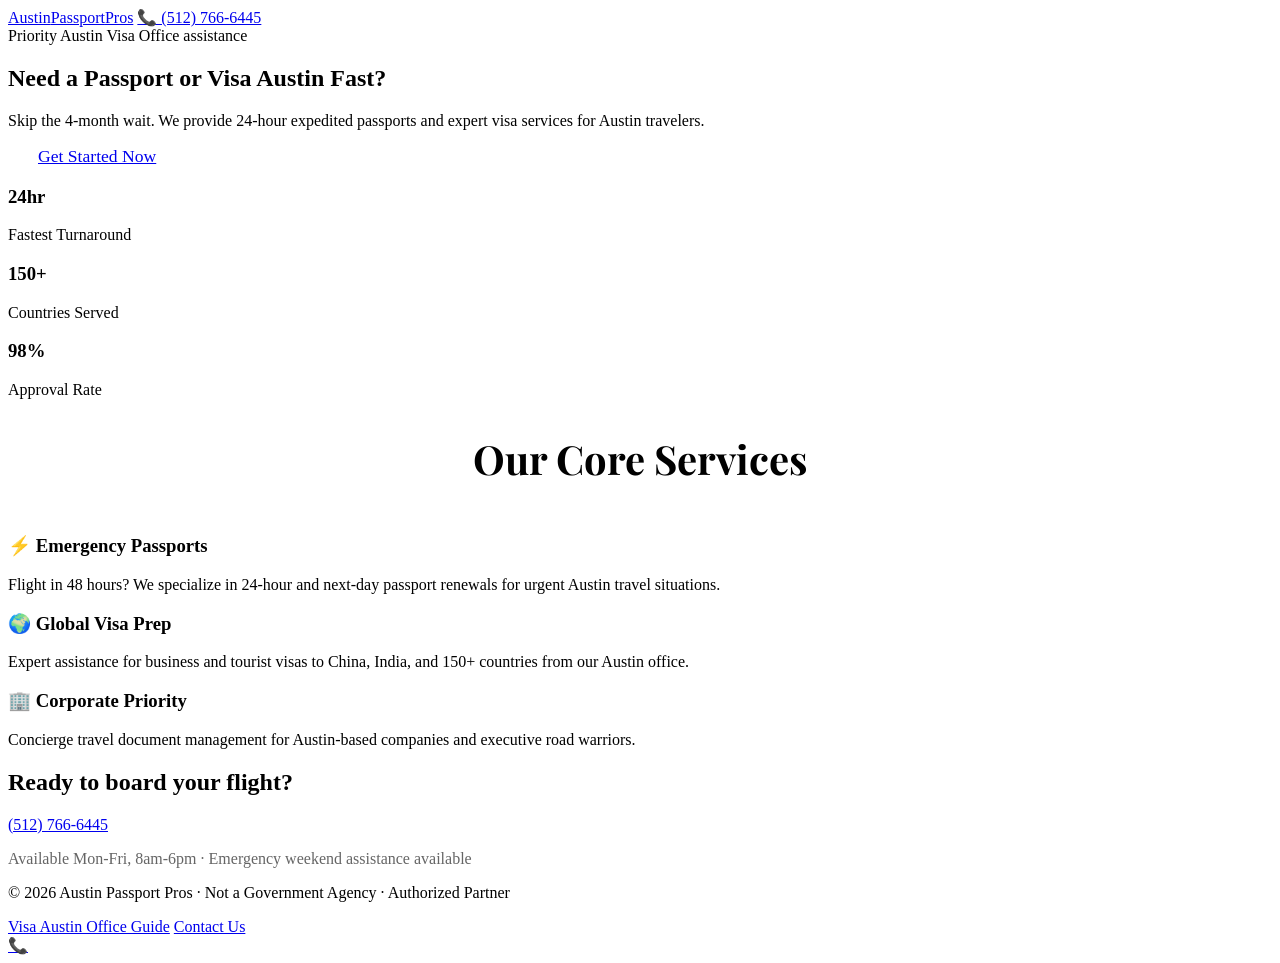
==== index.html @ a85ffb46 "Add initial index.html for Austin Passport Pros Initial HTML structure for Austin Passport Pros webs" ====
<!DOCTYPE html>
<html lang="en">
<head>
<meta charset="UTF-8">
<meta name="viewport" content="width=device-width, initial-scale=1.0">
<title>Austin Passport Pros | 24-Hour Expedited Visa & Passport Services</title>
<meta name="description" content="Expedited visa and passport services in Austin, TX. Official 24-hour processing and emergency renewals. Visit our Austin visa office for same-day assistance.">
<meta name="keywords" content="visa austin, visa austin office, 24 hour passports & visa services austin, expedited passport Austin TX">
<link rel="canonical" href="https://austinpassportpros.com">

<link rel="stylesheet" href="/css/style.css">

<link rel="preconnect" href="https://fonts.googleapis.com">
<link rel="preconnect" href="https://fonts.gstatic.com" crossorigin>
<link href="https://fonts.googleapis.com/css2?family=Playfair+Display:wght@700;900&family=DM+Sans:wght@400;500;700&display=swap" rel="stylesheet">
</head>
<body>

<nav>
  <a href="/" class="logo">Austin<span>Passport</span>Pros</a>
  <a href="tel:5127666445" class="nav-btn">📞 (512) 766-6445</a>
</nav>

<section class="hero">
  <div class="hero-badge">Priority Austin Visa Office assistance</div>
  <h1>Need a Passport or <span>Visa Austin</span> Fast?</h1>
  <p>Skip the 4-month wait. We provide 24-hour expedited passports and expert visa services for Austin travelers.</p>
  <a href="tel:5127666445" class="nav-btn" style="padding: 15px 30px; font-size: 1.1rem;">Get Started Now</a>
</section>

<div class="stats">
  <div class="stat-item"><h3>24hr</h3><p>Fastest Turnaround</p></div>
  <div class="stat-item"><h3>150+</h3><p>Countries Served</p></div>
  <div class="stat-item"><h3>98%</h3><p>Approval Rate</p></div>
</div>

<section class="services" id="services">
  <div class="container">
    <h2 style="text-align: center; margin-bottom: 50px; font-family: 'Playfair Display', serif; font-size: 2.5rem;">Our Core Services</h2>
    <div class="services-grid">
      <div class="card">
        <h3>⚡ Emergency Passports</h3>
        <p>Flight in 48 hours? We specialize in 24-hour and next-day passport renewals for urgent Austin travel situations.</p>
      </div>
      <div class="card">
        <h3>🌍 Global Visa Prep</h3>
        <p>Expert assistance for business and tourist visas to China, India, and 150+ countries from our Austin office.</p>
      </div>
      <div class="card">
        <h3>🏢 Corporate Priority</h3>
        <p>Concierge travel document management for Austin-based companies and executive road warriors.</p>
      </div>
    </div>
  </div>
</section>

<section class="cta-section">
  <h2>Ready to board your flight?</h2>
  <a href="tel:5127666445" class="phone-link">(512) 766-6445</a>
  <p style="opacity: 0.6;">Available Mon-Fri, 8am-6pm · Emergency weekend assistance available</p>
</section>

<footer>
  <p>© 2026 Austin Passport Pros · Not a Government Agency · Authorized Partner</p>
  <div class="footer-links">
    <a href="/blog/visa-austin-office.html">Visa Austin Office Guide</a>
    <a href="tel:5127666445">Contact Us</a>
  </div>
</footer>

<a href="tel:5127666445" class="float-btn" aria-label="Call Now">📞</a>

</body>
</html>
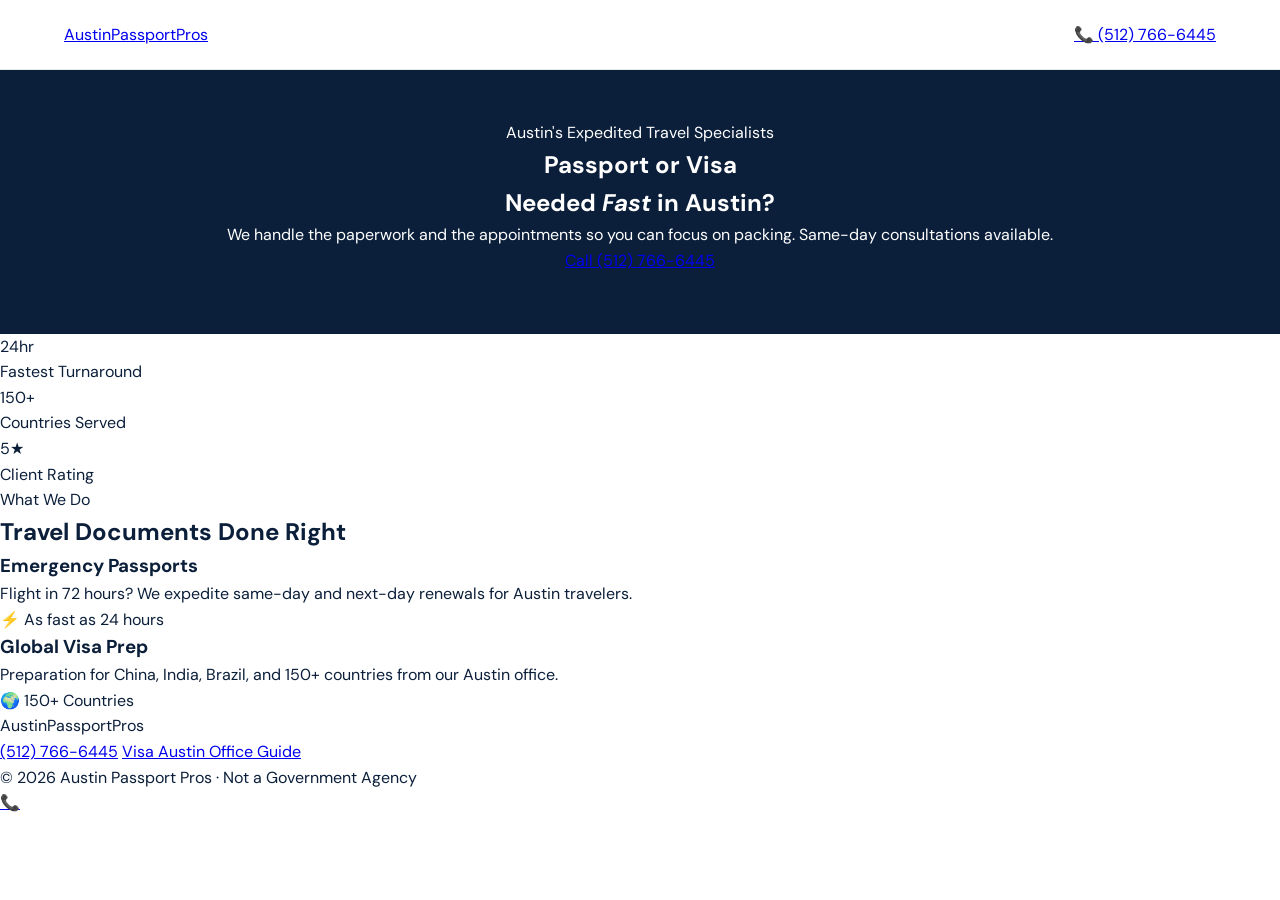
==== commit c09406b3: "Refactor index.html for SEO and structure improvements Updated the title and meta description for be" ====
--- a/index.html
+++ b/index.html
@@ -3,8 +3,8 @@
 <head>
 <meta charset="UTF-8">
 <meta name="viewport" content="width=device-width, initial-scale=1.0">
-<title>Austin Passport Pros | 24-Hour Expedited Visa & Passport Services</title>
-<meta name="description" content="Expedited visa and passport services in Austin, TX. Official 24-hour processing and emergency renewals. Visit our Austin visa office for same-day assistance.">
+<title>Austin Passport Pros | Expedited Visa & Passport Services Austin TX</title>
+<meta name="description" content="Expedited passport and visa services in Austin, TX. 24-hour passports, emergency renewals, and global visa prep. Call (512) 766-6445.">
 <meta name="keywords" content="visa austin, visa austin office, 24 hour passports & visa services austin, expedited passport Austin TX">
 <link rel="canonical" href="https://austinpassportpros.com">
 
@@ -12,63 +12,72 @@
 
 <link rel="preconnect" href="https://fonts.googleapis.com">
 <link rel="preconnect" href="https://fonts.gstatic.com" crossorigin>
-<link href="https://fonts.googleapis.com/css2?family=Playfair+Display:wght@700;900&family=DM+Sans:wght@400;500;700&display=swap" rel="stylesheet">
+<link href="https://fonts.googleapis.com/css2?family=Playfair+Display:wght@700;900&family=DM+Sans:wght@400;500;600&display=swap" rel="stylesheet">
 </head>
 <body>
 
-<nav>
-  <a href="/" class="logo">Austin<span>Passport</span>Pros</a>
-  <a href="tel:5127666445" class="nav-btn">📞 (512) 766-6445</a>
+<nav id="navbar">
+  <a href="/" class="nav-logo">
+    <div class="nav-logo-text">Austin<span>Passport</span>Pros</div>
+  </a>
+  <div class="nav-right">
+    <a href="tel:5127666445" class="cta-call">📞 (512) 766-6445</a>
+  </div>
 </nav>
 
 <section class="hero">
-  <div class="hero-badge">Priority Austin Visa Office assistance</div>
-  <h1>Need a Passport or <span>Visa Austin</span> Fast?</h1>
-  <p>Skip the 4-month wait. We provide 24-hour expedited passports and expert visa services for Austin travelers.</p>
-  <a href="tel:5127666445" class="nav-btn" style="padding: 15px 30px; font-size: 1.1rem;">Get Started Now</a>
-</section>
-
-<div class="stats">
-  <div class="stat-item"><h3>24hr</h3><p>Fastest Turnaround</p></div>
-  <div class="stat-item"><h3>150+</h3><p>Countries Served</p></div>
-  <div class="stat-item"><h3>98%</h3><p>Approval Rate</p></div>
-</div>
-
-<section class="services" id="services">
-  <div class="container">
-    <h2 style="text-align: center; margin-bottom: 50px; font-family: 'Playfair Display', serif; font-size: 2.5rem;">Our Core Services</h2>
-    <div class="services-grid">
-      <div class="card">
-        <h3>⚡ Emergency Passports</h3>
-        <p>Flight in 48 hours? We specialize in 24-hour and next-day passport renewals for urgent Austin travel situations.</p>
-      </div>
-      <div class="card">
-        <h3>🌍 Global Visa Prep</h3>
-        <p>Expert assistance for business and tourist visas to China, India, and 150+ countries from our Austin office.</p>
-      </div>
-      <div class="card">
-        <h3>🏢 Corporate Priority</h3>
-        <p>Concierge travel document management for Austin-based companies and executive road warriors.</p>
-      </div>
+  <div class="hero-badge">Austin's Expedited Travel Specialists</div>
+  <div class="hero-content">
+    <h1>Passport or Visa<br>Needed <em>Fast</em> in Austin?</h1>
+    <p class="hero-sub">We handle the paperwork and the appointments so you can focus on packing. Same-day consultations available.</p>
+    <div class="hero-actions">
+      <a href="tel:5127666445" class="btn-primary">Call (512) 766-6445</a>
     </div>
   </div>
 </section>
 
-<section class="cta-section">
-  <h2>Ready to board your flight?</h2>
-  <a href="tel:5127666445" class="phone-link">(512) 766-6445</a>
-  <p style="opacity: 0.6;">Available Mon-Fri, 8am-6pm · Emergency weekend assistance available</p>
+<div class="stats-bar">
+  <div><div class="stat-val">24<span>hr</span></div><div class="stat-label">Fastest Turnaround</div></div>
+  <div><div class="stat-val">150<span>+</span></div><div class="stat-label">Countries Served</div></div>
+  <div><div class="stat-val">5<span>★</span></div><div class="stat-label">Client Rating</div></div>
+</div>
+
+<section id="services" class="services">
+  <div class="section-label">What We Do</div>
+  <h2>Travel Documents Done Right</h2>
+  <div class="services-grid">
+    <div class="service-card">
+      <h3>Emergency Passports</h3>
+      <p>Flight in 72 hours? We expedite same-day and next-day renewals for Austin travelers.</p>
+      <span class="service-tag">⚡ As fast as 24 hours</span>
+    </div>
+    <div class="service-card">
+      <h3>Global Visa Prep</h3>
+      <p>Preparation for China, India, Brazil, and 150+ countries from our Austin office.</p>
+      <span class="service-tag">🌍 150+ Countries</span>
+    </div>
+  </div>
 </section>
 
 <footer>
-  <p>© 2026 Austin Passport Pros · Not a Government Agency · Authorized Partner</p>
-  <div class="footer-links">
-    <a href="/blog/visa-austin-office.html">Visa Austin Office Guide</a>
-    <a href="tel:5127666445">Contact Us</a>
+  <div class="footer-top">
+    <div class="footer-brand">Austin<span>Passport</span>Pros</div>
+    <div class="footer-contact">
+      <a href="tel:5127666445">(512) 766-6445</a>
+      <a href="/blog/visa-austin-office.html">Visa Austin Office Guide</a>
+    </div>
   </div>
+  <p>© 2026 Austin Passport Pros · Not a Government Agency</p>
 </footer>
 
-<a href="tel:5127666445" class="float-btn" aria-label="Call Now">📞</a>
+<a href="tel:5127666445" class="float-call">📞</a>
+
+<script>
+  const nav = document.getElementById('navbar');
+  window.addEventListener('scroll', () => {
+    nav.classList.toggle('scrolled', window.scrollY > 20);
+  }, { passive: true });
+</script>
 
 </body>
 </html>
--- a/css/style.css
+++ b/css/style.css
@@ -0,0 +1,42 @@
+:root { 
+    --navy: #0B1F3A; 
+    --gold: #C9952A; 
+    --white: #FFFFFF; 
+    --cream: #F9F6F0; 
+    --red: #dc2626; 
+}
+
+* { box-sizing: border-box; margin: 0; padding: 0; }
+
+body { 
+    font-family: 'DM Sans', sans-serif; 
+    color: var(--navy); 
+    line-height: 1.6; 
+    -webkit-font-smoothing: antialiased;
+}
+
+/* Dynamic Navigation */
+nav { 
+    position: fixed; top: 0; width: 100%; z-index: 1000; 
+    background: var(--white); border-bottom: 1px solid #E5E7EB; 
+    display: flex; align-items: center; justify-content: space-between; 
+    padding: 0 5%; height: 70px; 
+}
+
+.logo { font-family: 'Playfair Display', serif; font-weight: 900; text-decoration: none; color: var(--navy); }
+
+/* Responsive Container */
+.container { width: 90%; max-width: 1100px; margin: 0 auto; }
+
+/* Mobile-First Hero */
+.hero { padding: 120px 5% 60px; background: var(--navy); color: white; text-align: center; }
+
+/* Dynamic Floating Call Button for Mobile Only */
+.float-btn { 
+    position: fixed; bottom: 20px; right: 20px; 
+    background: var(--red); color: white; width: 65px; height: 65px; 
+    border-radius: 50%; display: flex; align-items: center; justify-content: center; 
+    box-shadow: 0 4px 15px rgba(0,0,0,0.3); z-index: 2000; 
+}
+
+@media (min-width: 768px) { .float-btn { display: none; } }
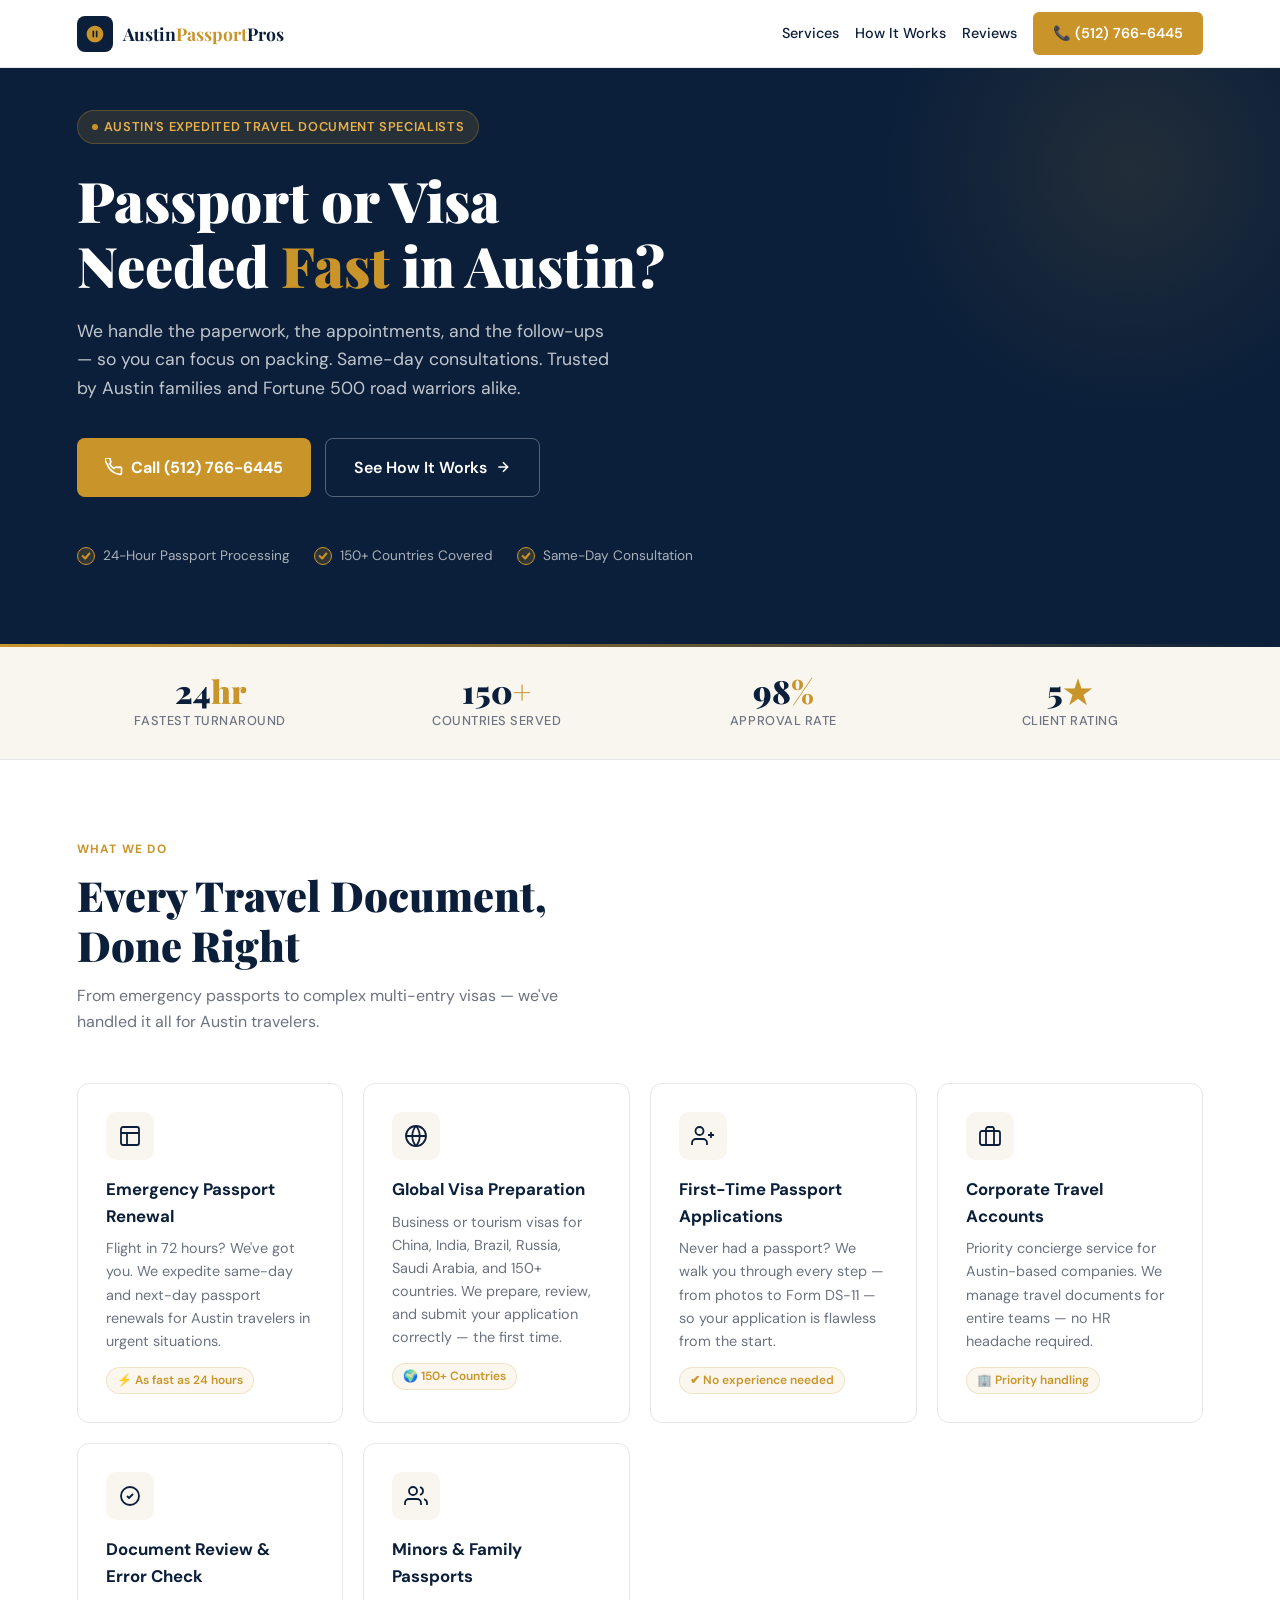
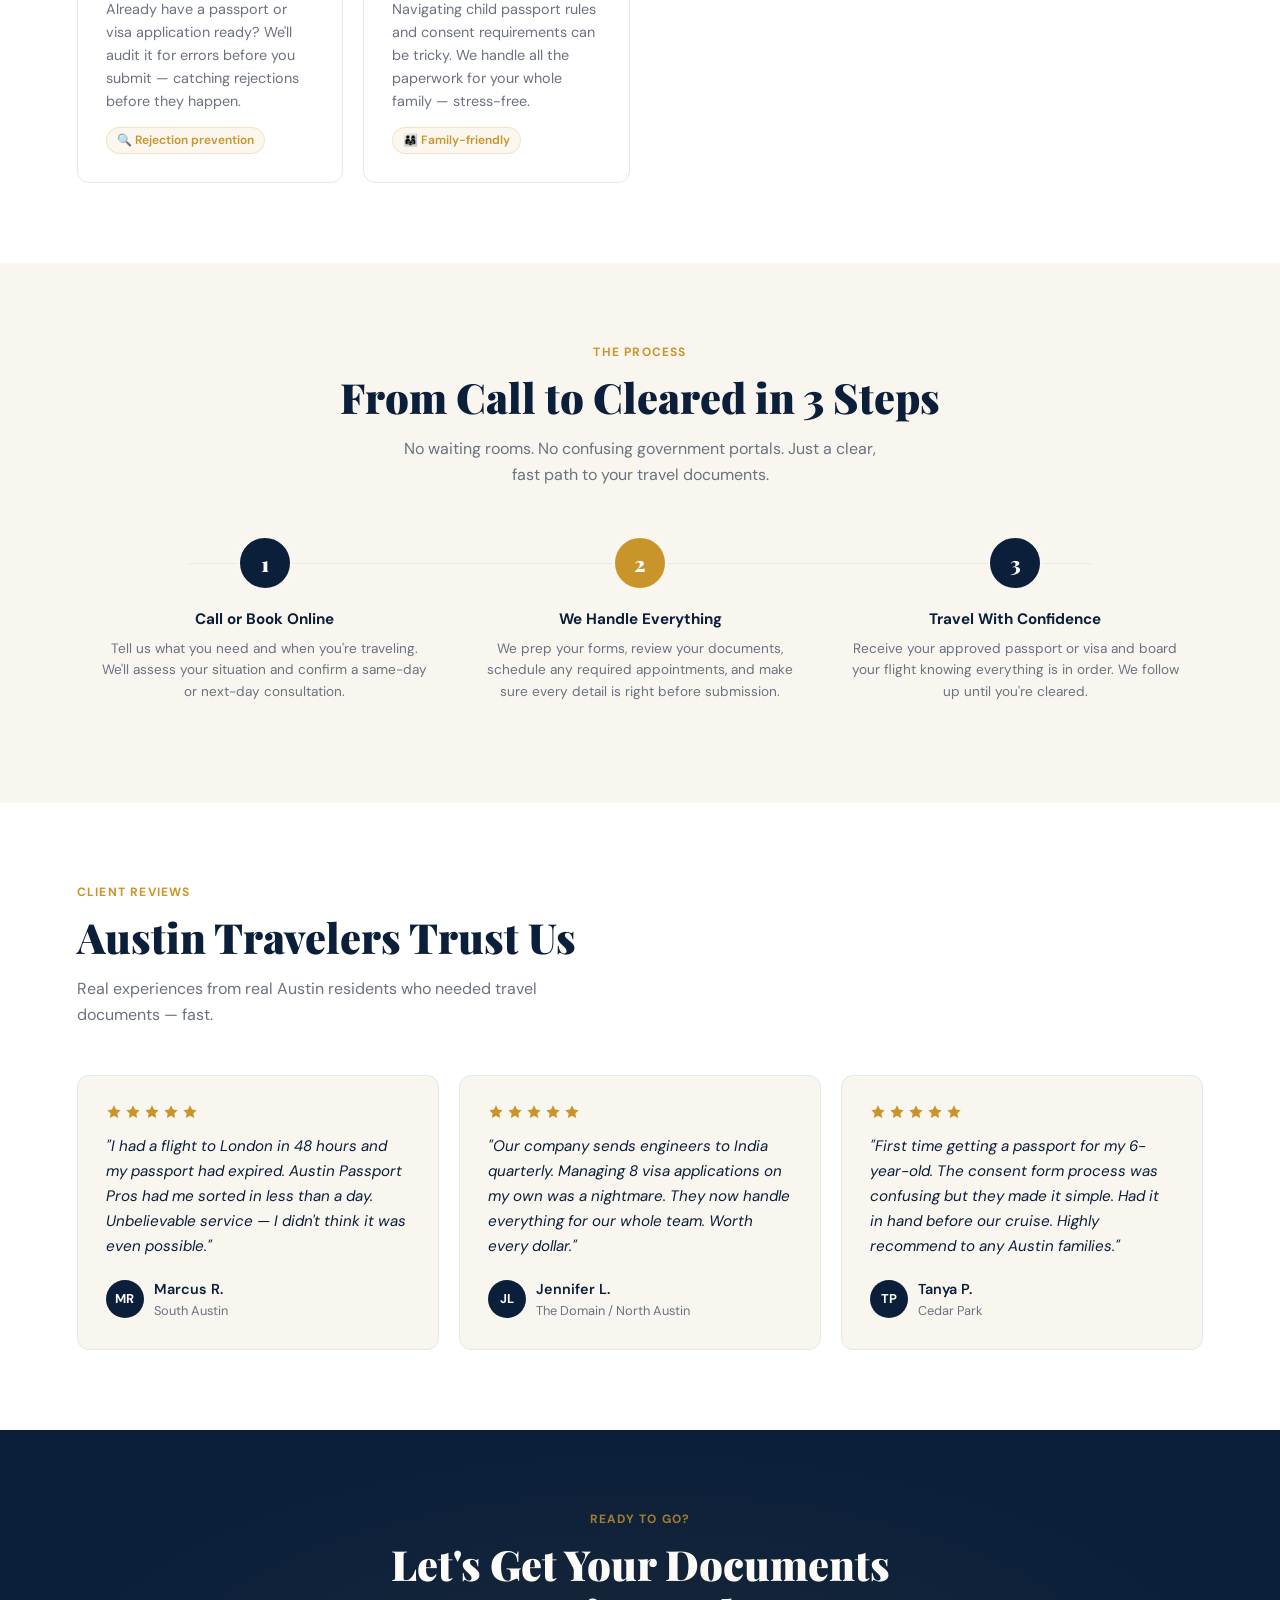
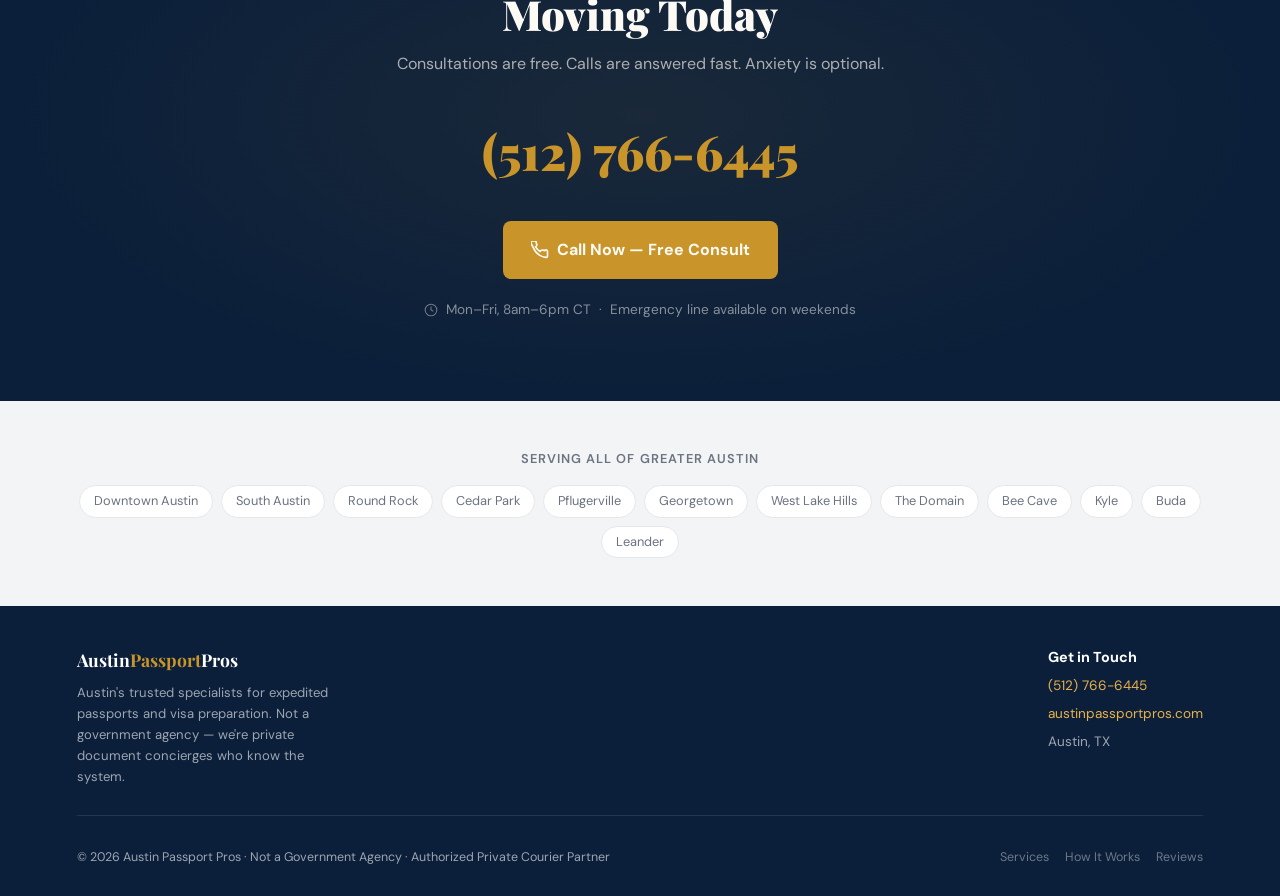
==== commit fa519021: "Update print statement from 'Hello' to 'Goodbye'" ====
--- a/index.html
+++ b/index.html
@@ -4,73 +4,863 @@
 <meta charset="UTF-8">
 <meta name="viewport" content="width=device-width, initial-scale=1.0">
 <title>Austin Passport Pros | Expedited Visa & Passport Services Austin TX</title>
-<meta name="description" content="Expedited passport and visa services in Austin, TX. 24-hour passports, emergency renewals, and global visa prep. Call (512) 766-6445.">
-<meta name="keywords" content="visa austin, visa austin office, 24 hour passports & visa services austin, expedited passport Austin TX">
+<meta name="description" content="Expedited passport and visa services in Austin, TX. 24-hour passports, emergency renewals, global visa prep. Call (512) 766-6445 — same-day consultations available.">
+<meta name="keywords" content="expedited passport Austin TX, 24 hour passport Austin, visa services Austin Texas, emergency passport renewal Austin, austin passport agency, visa preparation Austin">
+<meta property="og:title" content="Austin Passport Pros | Expedited Visa & Passport Services">
+<meta property="og:description" content="Same-day consultations. 24-hour passport processing. Expert visa prep for 150+ countries. Austin's trusted travel document specialists.">
+<meta property="og:type" content="website">
+<meta property="og:url" content="https://austinpassportpros.com">
 <link rel="canonical" href="https://austinpassportpros.com">
-
-<link rel="stylesheet" href="/css/style.css">
 
 <link rel="preconnect" href="https://fonts.googleapis.com">
 <link rel="preconnect" href="https://fonts.gstatic.com" crossorigin>
 <link href="https://fonts.googleapis.com/css2?family=Playfair+Display:wght@700;900&family=DM+Sans:wght@400;500;600&display=swap" rel="stylesheet">
+
+<style>
+  :root {
+    --navy: #0B1F3A;
+    --navy-mid: #152E52;
+    --gold: #C9952A;
+    --gold-light: #E8B04A;
+    --cream: #F9F6F0;
+    --white: #FFFFFF;
+    --gray: #6B7280;
+    --light-gray: #F3F4F6;
+    --border: #E5E7EB;
+    --success: #065F46;
+    --success-bg: #D1FAE5;
+  }
+
+  * { box-sizing: border-box; margin: 0; padding: 0; }
+
+  html { scroll-behavior: smooth; }
+
+  body {
+    font-family: 'DM Sans', sans-serif;
+    color: var(--navy);
+    background: var(--white);
+    line-height: 1.6;
+    overflow-x: hidden;
+  }
+
+  /* ── STICKY NAV ── */
+  nav {
+    position: fixed;
+    top: 0; left: 0; right: 0;
+    z-index: 1000;
+    background: var(--white);
+    border-bottom: 1px solid var(--border);
+    display: flex;
+    align-items: center;
+    justify-content: space-between;
+    padding: 0 6%;
+    height: 68px;
+    transition: box-shadow 0.3s;
+  }
+  nav.scrolled { box-shadow: 0 2px 20px rgba(11,31,58,0.1); }
+
+  .nav-logo {
+    display: flex;
+    align-items: center;
+    gap: 10px;
+    text-decoration: none;
+  }
+  .nav-logo-icon {
+    width: 36px;
+    height: 36px;
+    background: var(--navy);
+    border-radius: 8px;
+    display: flex;
+    align-items: center;
+    justify-content: center;
+  }
+  .nav-logo-icon svg { width: 20px; height: 20px; fill: var(--gold); }
+  .nav-logo-text {
+    font-family: 'Playfair Display', serif;
+    font-weight: 700;
+    font-size: 1.1rem;
+    color: var(--navy);
+    line-height: 1.2;
+  }
+  .nav-logo-text span { color: var(--gold); }
+
+  .nav-right { display: flex; align-items: center; gap: 16px; }
+
+  .nav-link {
+    color: var(--navy);
+    text-decoration: none;
+    font-size: 0.9rem;
+    font-weight: 500;
+    transition: color 0.2s;
+    display: none;
+  }
+  @media (min-width: 768px) { .nav-link { display: block; } }
+  .nav-link:hover { color: var(--gold); }
+
+  .cta-call {
+    background: var(--gold);
+    color: var(--white);
+    text-decoration: none;
+    padding: 10px 20px;
+    border-radius: 6px;
+    font-weight: 600;
+    font-size: 0.9rem;
+    transition: background 0.2s, transform 0.1s;
+    white-space: nowrap;
+  }
+  .cta-call:hover { background: var(--gold-light); }
+  .cta-call:active { transform: scale(0.97); }
+
+  /* ── HERO ── */
+  .hero {
+    padding: 110px 6% 80px;
+    background: var(--navy);
+    position: relative;
+    overflow: hidden;
+  }
+  .hero::before {
+    content: '';
+    position: absolute;
+    top: -80px; right: -100px;
+    width: 500px; height: 500px;
+    border-radius: 50%;
+    background: radial-gradient(circle, rgba(201,149,42,0.12) 0%, transparent 70%);
+    pointer-events: none;
+  }
+  .hero::after {
+    content: '';
+    position: absolute;
+    bottom: 0; left: 0;
+    width: 100%; height: 3px;
+    background: linear-gradient(90deg, var(--gold), transparent);
+  }
+
+  .hero-badge {
+    display: inline-flex;
+    align-items: center;
+    gap: 6px;
+    background: rgba(201,149,42,0.15);
+    border: 1px solid rgba(201,149,42,0.3);
+    color: var(--gold-light);
+    font-size: 0.8rem;
+    font-weight: 600;
+    letter-spacing: 0.05em;
+    text-transform: uppercase;
+    padding: 6px 14px;
+    border-radius: 20px;
+    margin-bottom: 24px;
+  }
+  .hero-badge::before {
+    content: '';
+    width: 6px; height: 6px;
+    border-radius: 50%;
+    background: var(--gold);
+    animation: pulse 2s infinite;
+  }
+  @keyframes pulse {
+    0%, 100% { opacity: 1; transform: scale(1); }
+    50% { opacity: 0.5; transform: scale(1.3); }
+  }
+
+  .hero-content { max-width: 720px; }
+
+  h1 {
+    font-family: 'Playfair Display', serif;
+    font-size: clamp(2.2rem, 5vw, 3.5rem);
+    font-weight: 900;
+    color: var(--white);
+    line-height: 1.15;
+    margin-bottom: 20px;
+  }
+  h1 em {
+    font-style: normal;
+    color: var(--gold);
+  }
+
+  .hero-sub {
+    font-size: 1.1rem;
+    color: rgba(255,255,255,0.75);
+    margin-bottom: 36px;
+    max-width: 540px;
+  }
+
+  .hero-actions {
+    display: flex;
+    gap: 14px;
+    flex-wrap: wrap;
+    margin-bottom: 48px;
+  }
+
+  .btn-primary {
+    display: inline-flex;
+    align-items: center;
+    gap: 8px;
+    background: var(--gold);
+    color: var(--white);
+    text-decoration: none;
+    padding: 16px 28px;
+    border-radius: 8px;
+    font-weight: 700;
+    font-size: 1rem;
+    transition: background 0.2s, transform 0.1s;
+    border: none;
+    cursor: pointer;
+  }
+  .btn-primary:hover { background: var(--gold-light); }
+  .btn-primary:active { transform: scale(0.97); }
+
+  .btn-secondary {
+    display: inline-flex;
+    align-items: center;
+    gap: 8px;
+    background: transparent;
+    color: var(--white);
+    text-decoration: none;
+    padding: 16px 28px;
+    border-radius: 8px;
+    font-weight: 600;
+    font-size: 1rem;
+    border: 1.5px solid rgba(255,255,255,0.3);
+    transition: border-color 0.2s, background 0.2s;
+    cursor: pointer;
+  }
+  .btn-secondary:hover {
+    border-color: rgba(255,255,255,0.6);
+    background: rgba(255,255,255,0.07);
+  }
+
+  .hero-trust {
+    display: flex;
+    flex-wrap: wrap;
+    gap: 24px;
+  }
+  .trust-item {
+    display: flex;
+    align-items: center;
+    gap: 8px;
+    color: rgba(255,255,255,0.65);
+    font-size: 0.85rem;
+  }
+  .trust-check {
+    width: 18px; height: 18px;
+    background: rgba(201,149,42,0.2);
+    border: 1px solid var(--gold);
+    border-radius: 50%;
+    display: flex; align-items: center; justify-content: center;
+    flex-shrink: 0;
+  }
+  .trust-check svg { width: 10px; height: 10px; stroke: var(--gold); fill: none; }
+
+  /* ── STATS BAR ── */
+  .stats-bar {
+    background: var(--cream);
+    border-bottom: 1px solid var(--border);
+    padding: 28px 6%;
+    display: grid;
+    grid-template-columns: repeat(auto-fit, minmax(140px, 1fr));
+    gap: 20px;
+    text-align: center;
+  }
+  .stat-val {
+    font-family: 'Playfair Display', serif;
+    font-size: 2rem;
+    font-weight: 900;
+    color: var(--navy);
+    line-height: 1;
+    margin-bottom: 4px;
+  }
+  .stat-val span { color: var(--gold); }
+  .stat-label {
+    font-size: 0.8rem;
+    color: var(--gray);
+    font-weight: 500;
+    text-transform: uppercase;
+    letter-spacing: 0.04em;
+  }
+
+  /* ── SECTION ── */
+  section { padding: 80px 6%; }
+  .section-label {
+    font-size: 0.75rem;
+    font-weight: 700;
+    letter-spacing: 0.1em;
+    text-transform: uppercase;
+    color: var(--gold);
+    margin-bottom: 10px;
+  }
+  h2 {
+    font-family: 'Playfair Display', serif;
+    font-size: clamp(1.8rem, 3.5vw, 2.6rem);
+    font-weight: 900;
+    color: var(--navy);
+    line-height: 1.2;
+    margin-bottom: 14px;
+  }
+  .section-sub {
+    font-size: 1rem;
+    color: var(--gray);
+    max-width: 500px;
+    margin-bottom: 48px;
+  }
+
+  /* ── SERVICES GRID ── */
+  .services { background: var(--white); }
+  .services-grid {
+    display: grid;
+    grid-template-columns: repeat(auto-fit, minmax(260px, 1fr));
+    gap: 20px;
+  }
+  .service-card {
+    border: 1px solid var(--border);
+    border-radius: 12px;
+    padding: 28px;
+    transition: border-color 0.2s, box-shadow 0.2s, transform 0.2s;
+    position: relative;
+    overflow: hidden;
+  }
+  .service-card::before {
+    content: '';
+    position: absolute;
+    top: 0; left: 0;
+    width: 3px; height: 0;
+    background: var(--gold);
+    transition: height 0.3s;
+    border-radius: 3px 0 0 3px;
+  }
+  .service-card:hover {
+    border-color: rgba(201,149,42,0.4);
+    box-shadow: 0 6px 24px rgba(11,31,58,0.08);
+    transform: translateY(-2px);
+  }
+  .service-card:hover::before { height: 100%; }
+
+  .service-icon {
+    width: 48px; height: 48px;
+    background: var(--cream);
+    border-radius: 10px;
+    display: flex; align-items: center; justify-content: center;
+    margin-bottom: 16px;
+  }
+  .service-icon svg { width: 24px; height: 24px; stroke: var(--navy); fill: none; stroke-width: 1.8; }
+  .service-card h3 {
+    font-size: 1.05rem;
+    font-weight: 700;
+    color: var(--navy);
+    margin-bottom: 8px;
+  }
+  .service-card p {
+    font-size: 0.9rem;
+    color: var(--gray);
+    line-height: 1.6;
+  }
+  .service-tag {
+    display: inline-block;
+    margin-top: 14px;
+    font-size: 0.75rem;
+    font-weight: 600;
+    color: var(--gold);
+    background: rgba(201,149,42,0.08);
+    border: 1px solid rgba(201,149,42,0.2);
+    padding: 3px 10px;
+    border-radius: 20px;
+  }
+
+  /* ── HOW IT WORKS ── */
+  .how { background: var(--cream); }
+  .steps {
+    display: grid;
+    grid-template-columns: repeat(auto-fit, minmax(200px, 1fr));
+    gap: 0;
+    position: relative;
+  }
+  .steps::before {
+    content: '';
+    position: absolute;
+    top: 28px; left: 10%; right: 10%;
+    height: 1px;
+    background: var(--border);
+    display: none;
+  }
+  @media (min-width: 768px) { .steps::before { display: block; } }
+
+  .step {
+    text-align: center;
+    padding: 0 20px 20px;
+    position: relative;
+  }
+  .step-num {
+    width: 56px; height: 56px;
+    background: var(--navy);
+    color: var(--white);
+    border-radius: 50%;
+    display: flex; align-items: center; justify-content: center;
+    font-family: 'Playfair Display', serif;
+    font-size: 1.3rem;
+    font-weight: 900;
+    margin: 0 auto 16px;
+    position: relative;
+    z-index: 1;
+    border: 3px solid var(--cream);
+  }
+  .step:nth-child(2) .step-num { background: var(--gold); }
+  .step h3 { font-size: 0.95rem; font-weight: 700; color: var(--navy); margin-bottom: 6px; }
+  .step p { font-size: 0.85rem; color: var(--gray); }
+
+  /* ── TRUST / TESTIMONIALS ── */
+  .trust { background: var(--white); }
+  .testimonials-grid {
+    display: grid;
+    grid-template-columns: repeat(auto-fit, minmax(280px, 1fr));
+    gap: 20px;
+  }
+  .testimonial {
+    background: var(--cream);
+    border: 1px solid var(--border);
+    border-radius: 12px;
+    padding: 28px;
+  }
+  .stars {
+    display: flex; gap: 3px; margin-bottom: 14px;
+  }
+  .stars svg { width: 16px; height: 16px; fill: var(--gold); }
+  .testimonial blockquote {
+    font-size: 0.95rem;
+    color: var(--navy);
+    line-height: 1.65;
+    margin-bottom: 18px;
+    font-style: italic;
+  }
+  .testimonial-author { display: flex; align-items: center; gap: 10px; }
+  .author-avatar {
+    width: 38px; height: 38px;
+    border-radius: 50%;
+    background: var(--navy);
+    color: var(--white);
+    display: flex; align-items: center; justify-content: center;
+    font-size: 0.8rem;
+    font-weight: 700;
+    flex-shrink: 0;
+  }
+  .author-name { font-weight: 600; font-size: 0.9rem; color: var(--navy); }
+  .author-loc { font-size: 0.8rem; color: var(--gray); }
+
+  /* ── BOOKING CTA ── */
+  .booking-cta {
+    background: var(--navy);
+    text-align: center;
+    padding: 80px 6%;
+    position: relative;
+    overflow: hidden;
+  }
+  .booking-cta::before {
+    content: '';
+    position: absolute;
+    inset: 0;
+    background: radial-gradient(ellipse at center, rgba(201,149,42,0.08) 0%, transparent 70%);
+    pointer-events: none;
+  }
+  .booking-cta h2 { color: var(--white); margin-bottom: 12px; }
+  .booking-cta p { color: rgba(255,255,255,0.65); margin-bottom: 36px; font-size: 1rem; }
+  .cta-actions { display: flex; gap: 14px; justify-content: center; flex-wrap: wrap; }
+
+  .phone-display {
+    font-family: 'Playfair Display', serif;
+    font-size: clamp(2rem, 5vw, 3rem);
+    font-weight: 900;
+    color: var(--gold);
+    text-decoration: none;
+    display: block;
+    margin: 0 auto 32px;
+    transition: color 0.2s;
+  }
+  .phone-display:hover { color: var(--gold-light); }
+
+  .schedule-note {
+    display: flex;
+    align-items: center;
+    justify-content: center;
+    gap: 8px;
+    color: rgba(255,255,255,0.5);
+    font-size: 0.85rem;
+    margin-top: 20px;
+  }
+  .schedule-note svg { width: 14px; height: 14px; stroke: rgba(255,255,255,0.4); fill: none; }
+
+  /* ── AREAS ── */
+  .areas { background: var(--light-gray); padding: 48px 6%; text-align: center; }
+  .areas h3 { font-size: 0.8rem; text-transform: uppercase; letter-spacing: 0.08em; color: var(--gray); font-weight: 600; margin-bottom: 16px; }
+  .area-tags { display: flex; flex-wrap: wrap; gap: 8px; justify-content: center; }
+  .area-tag {
+    background: var(--white);
+    border: 1px solid var(--border);
+    color: var(--gray);
+    font-size: 0.8rem;
+    padding: 5px 14px;
+    border-radius: 20px;
+  }
+
+  /* ── FOOTER ── */
+  footer {
+    background: var(--navy);
+    color: rgba(255,255,255,0.6);
+    padding: 40px 6% 28px;
+  }
+  .footer-top {
+    display: flex;
+    justify-content: space-between;
+    align-items: flex-start;
+    flex-wrap: wrap;
+    gap: 24px;
+    margin-bottom: 32px;
+    padding-bottom: 28px;
+    border-bottom: 1px solid rgba(255,255,255,0.1);
+  }
+  .footer-brand { color: var(--white); font-size: 1.1rem; font-family: 'Playfair Display', serif; font-weight: 700; }
+  .footer-brand span { color: var(--gold); }
+  .footer-contact { display: flex; flex-direction: column; gap: 6px; font-size: 0.85rem; }
+  .footer-contact a { color: var(--gold-light); text-decoration: none; }
+  .footer-contact a:hover { color: var(--white); }
+  .footer-bottom { display: flex; flex-wrap: wrap; gap: 12px; justify-content: space-between; font-size: 0.78rem; }
+  .footer-bottom a { color: rgba(255,255,255,0.4); text-decoration: none; }
+  .footer-bottom a:hover { color: rgba(255,255,255,0.7); }
+
+  /* ── FLOATING CALL BTN MOBILE ── */
+  .float-call {
+    display: none;
+    position: fixed;
+    bottom: 24px; right: 24px;
+    z-index: 999;
+    background: var(--gold);
+    color: var(--white);
+    text-decoration: none;
+    width: 60px; height: 60px;
+    border-radius: 50%;
+    align-items: center; justify-content: center;
+    box-shadow: 0 4px 20px rgba(201,149,42,0.5);
+    font-size: 1.5rem;
+    transition: transform 0.2s;
+  }
+  .float-call:hover { transform: scale(1.08); }
+  @media (max-width: 640px) { .float-call { display: flex; } }
+
+  /* ── RESPONSIVE ── */
+  @media (max-width: 640px) {
+    nav { padding: 0 5%; }
+    section { padding: 60px 5%; }
+    .hero { padding: 96px 5% 60px; }
+    .booking-cta { padding: 60px 5%; }
+  }
+</style>
+
+<script type="application/ld+json">
+{
+  "@context": "https://schema.org",
+  "@type": "LocalBusiness",
+  "name": "Austin Passport Pros",
+  "description": "Expedited passport and visa preparation services in Austin, Texas. 24-hour processing, emergency renewals, and global visa assistance for 150+ countries.",
+  "url": "https://austinpassportpros.com",
+  "telephone": "+15127666445",
+  "address": {
+    "@type": "PostalAddress",
+    "addressLocality": "Austin",
+    "addressRegion": "TX",
+    "addressCountry": "US"
+  },
+  "areaServed": [
+    { "@type": "City", "name": "Austin" },
+    { "@type": "City", "name": "Round Rock" },
+    { "@type": "City", "name": "Cedar Park" },
+    { "@type": "City", "name": "Georgetown" }
+  ],
+  "openingHours": "Mo-Fr 08:00-18:00",
+  "priceRange": "$$",
+  "serviceType": ["Expedited Passport Services", "Visa Preparation", "Emergency Passport Renewal", "Corporate Travel Documents"],
+  "hasMap": "https://maps.google.com/?q=Austin,TX",
+  "sameAs": ["https://austinpassportpros.com"]
+}
+</script>
 </head>
 <body>
 
+<!-- NAV -->
 <nav id="navbar">
-  <a href="/" class="nav-logo">
+  <a href="/" class="nav-logo" aria-label="Austin Passport Pros Home">
+    <div class="nav-logo-icon">
+      <svg viewBox="0 0 24 24" aria-hidden="true">
+        <path d="M12 2C6.48 2 2 6.48 2 12s4.48 10 10 10 10-4.48 10-10S17.52 2 12 2zm-1 14H9V8h2v8zm4 0h-2V8h2v8z"/>
+      </svg>
+    </div>
     <div class="nav-logo-text">Austin<span>Passport</span>Pros</div>
   </a>
   <div class="nav-right">
+    <a href="#services" class="nav-link">Services</a>
+    <a href="#how-it-works" class="nav-link">How It Works</a>
+    <a href="#reviews" class="nav-link">Reviews</a>
     <a href="tel:5127666445" class="cta-call">📞 (512) 766-6445</a>
   </div>
 </nav>
 
-<section class="hero">
-  <div class="hero-badge">Austin's Expedited Travel Specialists</div>
+<!-- HERO -->
+<section class="hero" aria-label="Hero">
+  <div class="hero-badge">Austin's Expedited Travel Document Specialists</div>
   <div class="hero-content">
     <h1>Passport or Visa<br>Needed <em>Fast</em> in Austin?</h1>
-    <p class="hero-sub">We handle the paperwork and the appointments so you can focus on packing. Same-day consultations available.</p>
+    <p class="hero-sub">We handle the paperwork, the appointments, and the follow-ups — so you can focus on packing. Same-day consultations. Trusted by Austin families and Fortune 500 road warriors alike.</p>
     <div class="hero-actions">
-      <a href="tel:5127666445" class="btn-primary">Call (512) 766-6445</a>
+      <a href="tel:5127666445" class="btn-primary">
+        <svg width="18" height="18" viewBox="0 0 24 24" fill="none" stroke="currentColor" stroke-width="2.2" aria-hidden="true"><path d="M22 16.92v3a2 2 0 01-2.18 2 19.79 19.79 0 01-8.63-3.07A19.5 19.5 0 013.07 8.63 19.79 19.79 0 01.01 2.18 2 2 0 012 0h3a2 2 0 012 1.72 12.84 12.84 0 00.7 2.81 2 2 0 01-.45 2.11L6.09 7.91a16 16 0 006 6l1.27-1.27a2 2 0 012.11-.45 12.84 12.84 0 002.81.7A2 2 0 0122 14v2.92z"/></svg>
+        Call (512) 766-6445
+      </a>
+      <a href="#how-it-works" class="btn-secondary">
+        See How It Works
+        <svg width="16" height="16" viewBox="0 0 24 24" fill="none" stroke="currentColor" stroke-width="2.2" aria-hidden="true"><path d="M5 12h14M12 5l7 7-7 7"/></svg>
+      </a>
+    </div>
+    <div class="hero-trust">
+      <div class="trust-item">
+        <div class="trust-check"><svg viewBox="0 0 12 12" stroke-width="2.5" stroke-linecap="round" stroke-linejoin="round" aria-hidden="true"><polyline points="2,6 5,9 10,3"/></svg></div>
+        24-Hour Passport Processing
+      </div>
+      <div class="trust-item">
+        <div class="trust-check"><svg viewBox="0 0 12 12" stroke-width="2.5" stroke-linecap="round" stroke-linejoin="round" aria-hidden="true"><polyline points="2,6 5,9 10,3"/></svg></div>
+        150+ Countries Covered
+      </div>
+      <div class="trust-item">
+        <div class="trust-check"><svg viewBox="0 0 12 12" stroke-width="2.5" stroke-linecap="round" stroke-linejoin="round" aria-hidden="true"><polyline points="2,6 5,9 10,3"/></svg></div>
+        Same-Day Consultation
+      </div>
     </div>
   </div>
 </section>
 
-<div class="stats-bar">
-  <div><div class="stat-val">24<span>hr</span></div><div class="stat-label">Fastest Turnaround</div></div>
-  <div><div class="stat-val">150<span>+</span></div><div class="stat-label">Countries Served</div></div>
-  <div><div class="stat-val">5<span>★</span></div><div class="stat-label">Client Rating</div></div>
+<!-- STATS BAR -->
+<div class="stats-bar" role="region" aria-label="Key Statistics">
+  <div>
+    <div class="stat-val">24<span>hr</span></div>
+    <div class="stat-label">Fastest Turnaround</div>
+  </div>
+  <div>
+    <div class="stat-val">150<span>+</span></div>
+    <div class="stat-label">Countries Served</div>
+  </div>
+  <div>
+    <div class="stat-val">98<span>%</span></div>
+    <div class="stat-label">Approval Rate</div>
+  </div>
+  <div>
+    <div class="stat-val">5<span>★</span></div>
+    <div class="stat-label">Client Rating</div>
+  </div>
 </div>
 
-<section id="services" class="services">
+<!-- SERVICES -->
+<section id="services" class="services" aria-labelledby="services-heading">
   <div class="section-label">What We Do</div>
-  <h2>Travel Documents Done Right</h2>
+  <h2 id="services-heading">Every Travel Document,<br>Done Right</h2>
+  <p class="section-sub">From emergency passports to complex multi-entry visas — we've handled it all for Austin travelers.</p>
   <div class="services-grid">
     <div class="service-card">
-      <h3>Emergency Passports</h3>
-      <p>Flight in 72 hours? We expedite same-day and next-day renewals for Austin travelers.</p>
+      <div class="service-icon">
+        <svg viewBox="0 0 24 24" aria-hidden="true"><rect x="3" y="3" width="18" height="18" rx="2"/><path d="M3 9h18M9 21V9"/></svg>
+      </div>
+      <h3>Emergency Passport Renewal</h3>
+      <p>Flight in 72 hours? We've got you. We expedite same-day and next-day passport renewals for Austin travelers in urgent situations.</p>
       <span class="service-tag">⚡ As fast as 24 hours</span>
     </div>
     <div class="service-card">
-      <h3>Global Visa Prep</h3>
-      <p>Preparation for China, India, Brazil, and 150+ countries from our Austin office.</p>
+      <div class="service-icon">
+        <svg viewBox="0 0 24 24" aria-hidden="true"><circle cx="12" cy="12" r="10"/><line x1="2" y1="12" x2="22" y2="12"/><path d="M12 2a15.3 15.3 0 010 20M12 2a15.3 15.3 0 000 20"/></svg>
+      </div>
+      <h3>Global Visa Preparation</h3>
+      <p>Business or tourism visas for China, India, Brazil, Russia, Saudi Arabia, and 150+ countries. We prepare, review, and submit your application correctly — the first time.</p>
       <span class="service-tag">🌍 150+ Countries</span>
     </div>
+    <div class="service-card">
+      <div class="service-icon">
+        <svg viewBox="0 0 24 24" aria-hidden="true"><path d="M16 21v-2a4 4 0 00-4-4H5a4 4 0 00-4 4v2"/><circle cx="8.5" cy="7" r="4"/><line x1="20" y1="8" x2="20" y2="14"/><line x1="23" y1="11" x2="17" y2="11"/></svg>
+      </div>
+      <h3>First-Time Passport Applications</h3>
+      <p>Never had a passport? We walk you through every step — from photos to Form DS-11 — so your application is flawless from the start.</p>
+      <span class="service-tag">✔ No experience needed</span>
+    </div>
+    <div class="service-card">
+      <div class="service-icon">
+        <svg viewBox="0 0 24 24" aria-hidden="true"><rect x="2" y="7" width="20" height="14" rx="2"/><path d="M16 21V5a2 2 0 00-2-2h-4a2 2 0 00-2 2v16"/></svg>
+      </div>
+      <h3>Corporate Travel Accounts</h3>
+      <p>Priority concierge service for Austin-based companies. We manage travel documents for entire teams — no HR headache required.</p>
+      <span class="service-tag">🏢 Priority handling</span>
+    </div>
+    <div class="service-card">
+      <div class="service-icon">
+        <svg viewBox="0 0 24 24" aria-hidden="true"><path d="M9 12l2 2 4-4"/><path d="M21 12c0 4.97-4.03 9-9 9S3 16.97 3 12 7.03 3 12 3s9 4.03 9 9z"/></svg>
+      </div>
+      <h3>Document Review & Error Check</h3>
+      <p>Already have a passport or visa application ready? We'll audit it for errors before you submit — catching rejections before they happen.</p>
+      <span class="service-tag">🔍 Rejection prevention</span>
+    </div>
+    <div class="service-card">
+      <div class="service-icon">
+        <svg viewBox="0 0 24 24" aria-hidden="true"><path d="M17 21v-2a4 4 0 00-4-4H5a4 4 0 00-4 4v2"/><circle cx="9" cy="7" r="4"/><path d="M23 21v-2a4 4 0 00-3-3.87M16 3.13a4 4 0 010 7.75"/></svg>
+      </div>
+      <h3>Minors & Family Passports</h3>
+      <p>Navigating child passport rules and consent requirements can be tricky. We handle all the paperwork for your whole family — stress-free.</p>
+      <span class="service-tag">👨‍👩‍👧 Family-friendly</span>
+    </div>
   </div>
 </section>
 
+<!-- HOW IT WORKS -->
+<section id="how-it-works" class="how" aria-labelledby="how-heading">
+  <div style="text-align:center; margin-bottom:48px;">
+    <div class="section-label">The Process</div>
+    <h2 id="how-heading">From Call to Cleared in 3 Steps</h2>
+    <p class="section-sub" style="margin:0 auto;">No waiting rooms. No confusing government portals. Just a clear, fast path to your travel documents.</p>
+  </div>
+  <div class="steps">
+    <div class="step">
+      <div class="step-num">1</div>
+      <h3>Call or Book Online</h3>
+      <p>Tell us what you need and when you're traveling. We'll assess your situation and confirm a same-day or next-day consultation.</p>
+    </div>
+    <div class="step">
+      <div class="step-num">2</div>
+      <h3>We Handle Everything</h3>
+      <p>We prep your forms, review your documents, schedule any required appointments, and make sure every detail is right before submission.</p>
+    </div>
+    <div class="step">
+      <div class="step-num">3</div>
+      <h3>Travel With Confidence</h3>
+      <p>Receive your approved passport or visa and board your flight knowing everything is in order. We follow up until you're cleared.</p>
+    </div>
+  </div>
+</section>
+
+<!-- TESTIMONIALS -->
+<section id="reviews" class="trust" aria-labelledby="reviews-heading">
+  <div class="section-label">Client Reviews</div>
+  <h2 id="reviews-heading">Austin Travelers Trust Us</h2>
+  <p class="section-sub">Real experiences from real Austin residents who needed travel documents — fast.</p>
+  <div class="testimonials-grid">
+    <div class="testimonial">
+      <div class="stars" aria-label="5 out of 5 stars">
+        <svg viewBox="0 0 24 24"><path d="M12 2l3.09 6.26L22 9.27l-5 4.87 1.18 6.88L12 17.77l-6.18 3.25L7 14.14 2 9.27l6.91-1.01L12 2z"/></svg>
+        <svg viewBox="0 0 24 24"><path d="M12 2l3.09 6.26L22 9.27l-5 4.87 1.18 6.88L12 17.77l-6.18 3.25L7 14.14 2 9.27l6.91-1.01L12 2z"/></svg>
+        <svg viewBox="0 0 24 24"><path d="M12 2l3.09 6.26L22 9.27l-5 4.87 1.18 6.88L12 17.77l-6.18 3.25L7 14.14 2 9.27l6.91-1.01L12 2z"/></svg>
+        <svg viewBox="0 0 24 24"><path d="M12 2l3.09 6.26L22 9.27l-5 4.87 1.18 6.88L12 17.77l-6.18 3.25L7 14.14 2 9.27l6.91-1.01L12 2z"/></svg>
+        <svg viewBox="0 0 24 24"><path d="M12 2l3.09 6.26L22 9.27l-5 4.87 1.18 6.88L12 17.77l-6.18 3.25L7 14.14 2 9.27l6.91-1.01L12 2z"/></svg>
+      </div>
+      <blockquote>"I had a flight to London in 48 hours and my passport had expired. Austin Passport Pros had me sorted in less than a day. Unbelievable service — I didn't think it was even possible."</blockquote>
+      <div class="testimonial-author">
+        <div class="author-avatar">MR</div>
+        <div>
+          <div class="author-name">Marcus R.</div>
+          <div class="author-loc">South Austin</div>
+        </div>
+      </div>
+    </div>
+    <div class="testimonial">
+      <div class="stars" aria-label="5 out of 5 stars">
+        <svg viewBox="0 0 24 24"><path d="M12 2l3.09 6.26L22 9.27l-5 4.87 1.18 6.88L12 17.77l-6.18 3.25L7 14.14 2 9.27l6.91-1.01L12 2z"/></svg>
+        <svg viewBox="0 0 24 24"><path d="M12 2l3.09 6.26L22 9.27l-5 4.87 1.18 6.88L12 17.77l-6.18 3.25L7 14.14 2 9.27l6.91-1.01L12 2z"/></svg>
+        <svg viewBox="0 0 24 24"><path d="M12 2l3.09 6.26L22 9.27l-5 4.87 1.18 6.88L12 17.77l-6.18 3.25L7 14.14 2 9.27l6.91-1.01L12 2z"/></svg>
+        <svg viewBox="0 0 24 24"><path d="M12 2l3.09 6.26L22 9.27l-5 4.87 1.18 6.88L12 17.77l-6.18 3.25L7 14.14 2 9.27l6.91-1.01L12 2z"/></svg>
+        <svg viewBox="0 0 24 24"><path d="M12 2l3.09 6.26L22 9.27l-5 4.87 1.18 6.88L12 17.77l-6.18 3.25L7 14.14 2 9.27l6.91-1.01L12 2z"/></svg>
+      </div>
+      <blockquote>"Our company sends engineers to India quarterly. Managing 8 visa applications on my own was a nightmare. They now handle everything for our whole team. Worth every dollar."</blockquote>
+      <div class="testimonial-author">
+        <div class="author-avatar">JL</div>
+        <div>
+          <div class="author-name">Jennifer L.</div>
+          <div class="author-loc">The Domain / North Austin</div>
+        </div>
+      </div>
+    </div>
+    <div class="testimonial">
+      <div class="stars" aria-label="5 out of 5 stars">
+        <svg viewBox="0 0 24 24"><path d="M12 2l3.09 6.26L22 9.27l-5 4.87 1.18 6.88L12 17.77l-6.18 3.25L7 14.14 2 9.27l6.91-1.01L12 2z"/></svg>
+        <svg viewBox="0 0 24 24"><path d="M12 2l3.09 6.26L22 9.27l-5 4.87 1.18 6.88L12 17.77l-6.18 3.25L7 14.14 2 9.27l6.91-1.01L12 2z"/></svg>
+        <svg viewBox="0 0 24 24"><path d="M12 2l3.09 6.26L22 9.27l-5 4.87 1.18 6.88L12 17.77l-6.18 3.25L7 14.14 2 9.27l6.91-1.01L12 2z"/></svg>
+        <svg viewBox="0 0 24 24"><path d="M12 2l3.09 6.26L22 9.27l-5 4.87 1.18 6.88L12 17.77l-6.18 3.25L7 14.14 2 9.27l6.91-1.01L12 2z"/></svg>
+        <svg viewBox="0 0 24 24"><path d="M12 2l3.09 6.26L22 9.27l-5 4.87 1.18 6.88L12 17.77l-6.18 3.25L7 14.14 2 9.27l6.91-1.01L12 2z"/></svg>
+      </div>
+      <blockquote>"First time getting a passport for my 6-year-old. The consent form process was confusing but they made it simple. Had it in hand before our cruise. Highly recommend to any Austin families."</blockquote>
+      <div class="testimonial-author">
+        <div class="author-avatar">TP</div>
+        <div>
+          <div class="author-name">Tanya P.</div>
+          <div class="author-loc">Cedar Park</div>
+        </div>
+      </div>
+    </div>
+  </div>
+</section>
+
+<!-- BOOKING CTA -->
+<section class="booking-cta" aria-labelledby="cta-heading">
+  <div class="section-label" style="color: rgba(201,149,42,0.8);">Ready to Go?</div>
+  <h2 id="cta-heading">Let's Get Your Documents<br>Moving Today</h2>
+  <p>Consultations are free. Calls are answered fast. Anxiety is optional.</p>
+  <a href="tel:5127666445" class="phone-display" aria-label="Call Austin Passport Pros at 512-766-6445">(512) 766-6445</a>
+  <div class="cta-actions">
+    <a href="tel:5127666445" class="btn-primary">
+      <svg width="18" height="18" viewBox="0 0 24 24" fill="none" stroke="currentColor" stroke-width="2.2" aria-hidden="true"><path d="M22 16.92v3a2 2 0 01-2.18 2 19.79 19.79 0 01-8.63-3.07A19.5 19.5 0 013.07 8.63 19.79 19.79 0 01.01 2.18 2 2 0 012 0h3a2 2 0 012 1.72 12.84 12.84 0 00.7 2.81 2 2 0 01-.45 2.11L6.09 7.91a16 16 0 006 6l1.27-1.27a2 2 0 012.11-.45 12.84 12.84 0 002.81.7A2 2 0 0122 14v2.92z"/></svg>
+      Call Now — Free Consult
+    </a>
+  </div>
+  <div class="schedule-note">
+    <svg viewBox="0 0 24 24" stroke-width="1.8" aria-hidden="true"><circle cx="12" cy="12" r="10"/><path d="M12 6v6l4 2"/></svg>
+    Mon–Fri, 8am–6pm CT &nbsp;·&nbsp; Emergency line available on weekends
+  </div>
+</section>
+
+<!-- AREAS SERVED -->
+<div class="areas" role="complementary" aria-label="Areas Served">
+  <h3>Serving All of Greater Austin</h3>
+  <div class="area-tags">
+    <span class="area-tag">Downtown Austin</span>
+    <span class="area-tag">South Austin</span>
+    <span class="area-tag">Round Rock</span>
+    <span class="area-tag">Cedar Park</span>
+    <span class="area-tag">Pflugerville</span>
+    <span class="area-tag">Georgetown</span>
+    <span class="area-tag">West Lake Hills</span>
+    <span class="area-tag">The Domain</span>
+    <span class="area-tag">Bee Cave</span>
+    <span class="area-tag">Kyle</span>
+    <span class="area-tag">Buda</span>
+    <span class="area-tag">Leander</span>
+  </div>
+</div>
+
+<!-- FOOTER -->
 <footer>
   <div class="footer-top">
-    <div class="footer-brand">Austin<span>Passport</span>Pros</div>
+    <div>
+      <div class="footer-brand">Austin<span>Passport</span>Pros</div>
+      <p style="margin-top:8px; font-size:0.82rem; max-width:260px;">Austin's trusted specialists for expedited passports and visa preparation. Not a government agency — we're private document concierges who know the system.</p>
+    </div>
     <div class="footer-contact">
+      <strong style="color:white; font-size:0.9rem;">Get in Touch</strong>
       <a href="tel:5127666445">(512) 766-6445</a>
-      <a href="/blog/visa-austin-office.html">Visa Austin Office Guide</a>
-    </div>
-  </div>
-  <p>© 2026 Austin Passport Pros · Not a Government Agency</p>
+      <a href="https://austinpassportpros.com">austinpassportpros.com</a>
+      <span>Austin, TX</span>
+    </div>
+  </div>
+  <div class="footer-bottom">
+    <span>© 2026 Austin Passport Pros · Not a Government Agency · Authorized Private Courier Partner</span>
+    <div style="display:flex; gap:16px;">
+      <a href="#services">Services</a>
+      <a href="#how-it-works">How It Works</a>
+      <a href="#reviews">Reviews</a>
+    </div>
+  </div>
 </footer>
 
-<a href="tel:5127666445" class="float-call">📞</a>
+<!-- FLOATING CALL BUTTON (MOBILE ONLY) -->
+<a href="tel:5127666445" class="float-call" aria-label="Call Austin Passport Pros">
+  <svg width="24" height="24" viewBox="0 0 24 24" fill="none" stroke="white" stroke-width="2.2" aria-hidden="true"><path d="M22 16.92v3a2 2 0 01-2.18 2 19.79 19.79 0 01-8.63-3.07A19.5 19.5 0 013.07 8.63 19.79 19.79 0 01.01 2.18 2 2 0 012 0h3a2 2 0 012 1.72 12.84 12.84 0 00.7 2.81 2 2 0 01-.45 2.11L6.09 7.91a16 16 0 006 6l1.27-1.27a2 2 0 012.11-.45 12.84 12.84 0 002.81.7A2 2 0 0122 14v2.92z"/></svg>
+</a>
 
 <script>
   const nav = document.getElementById('navbar');
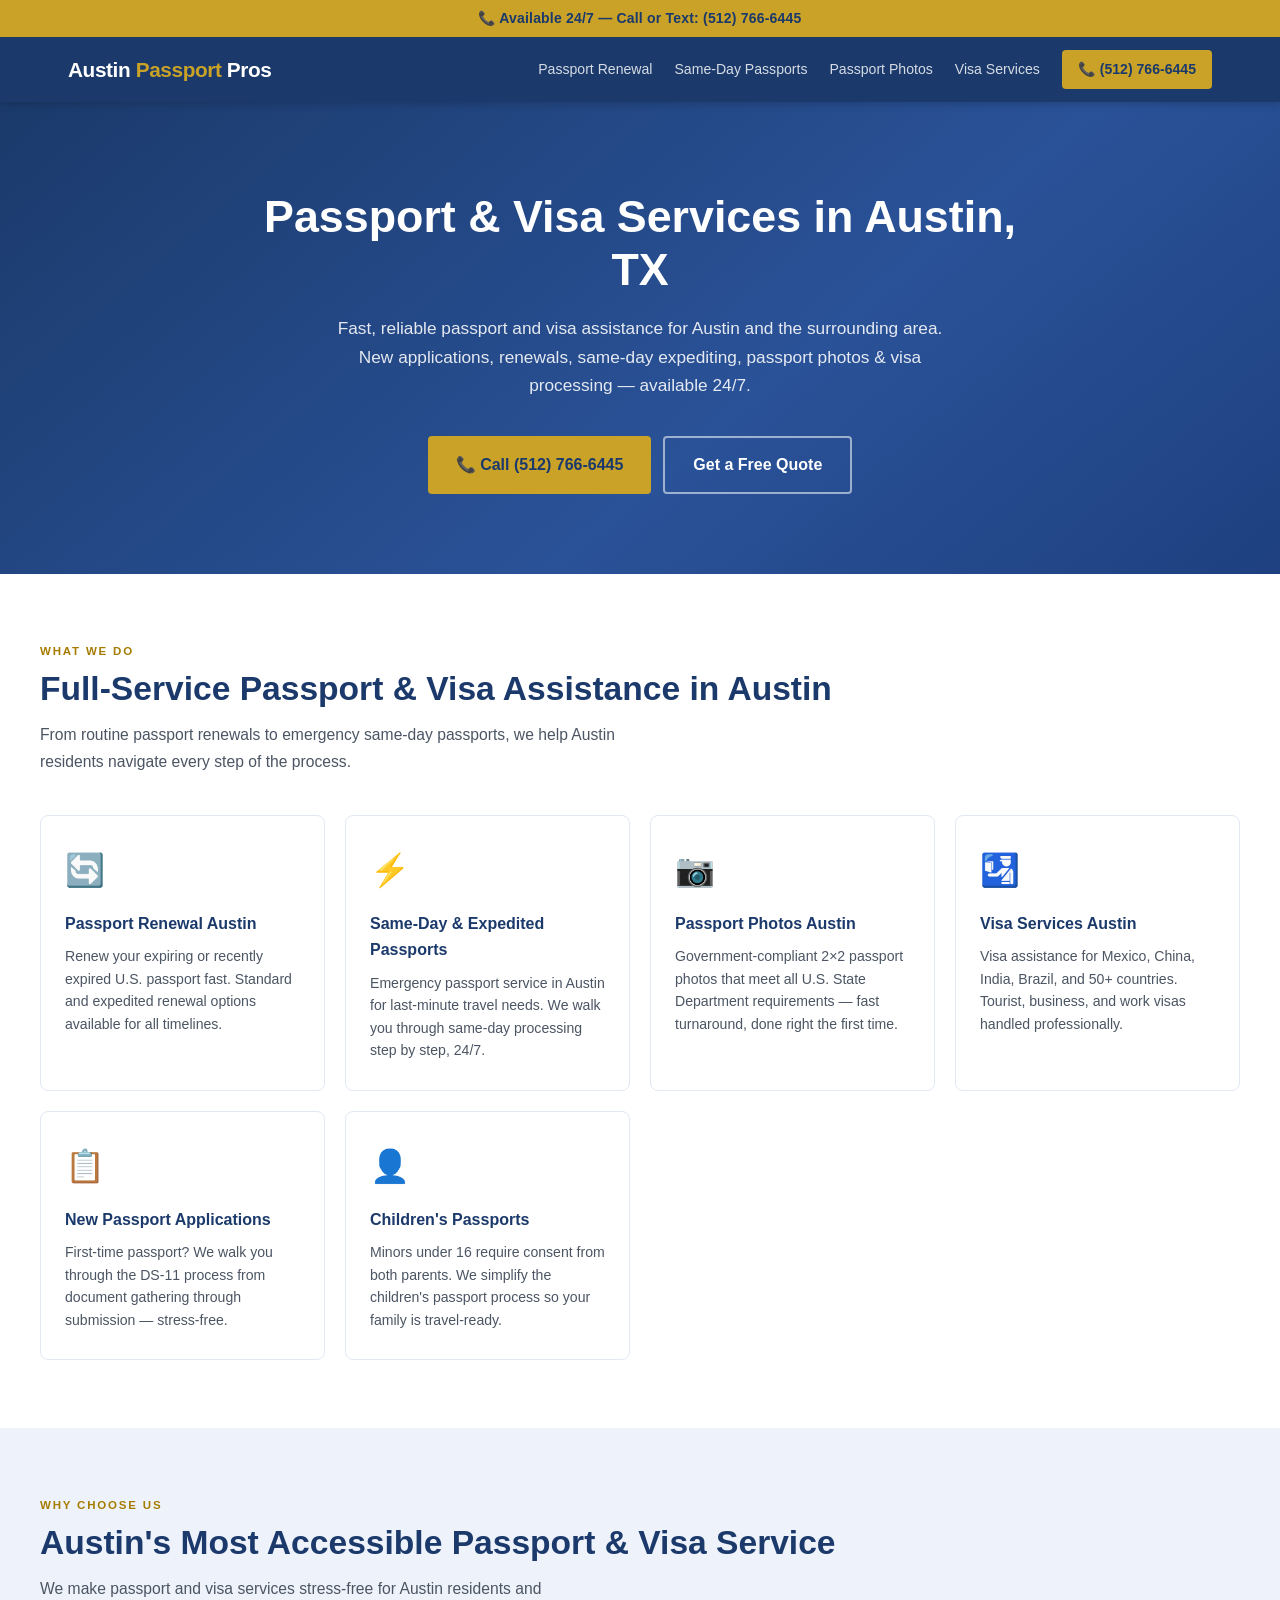
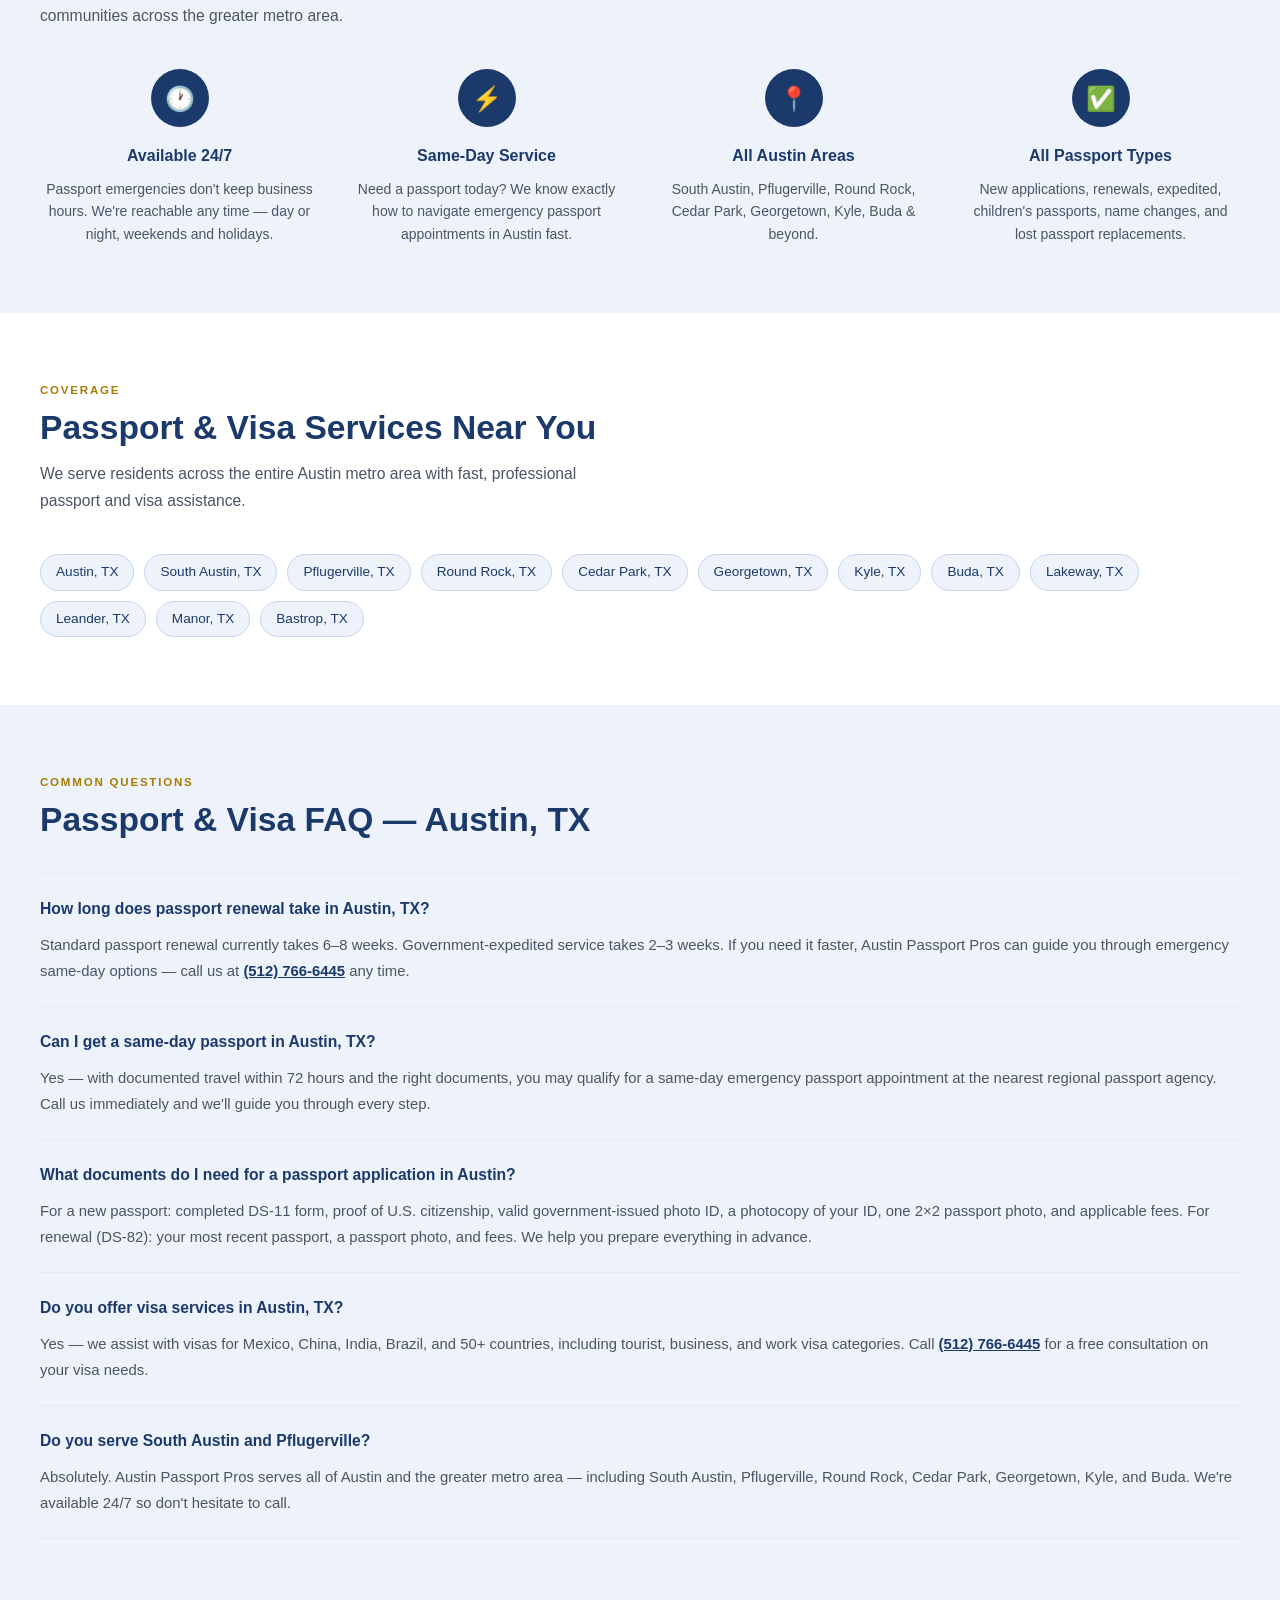
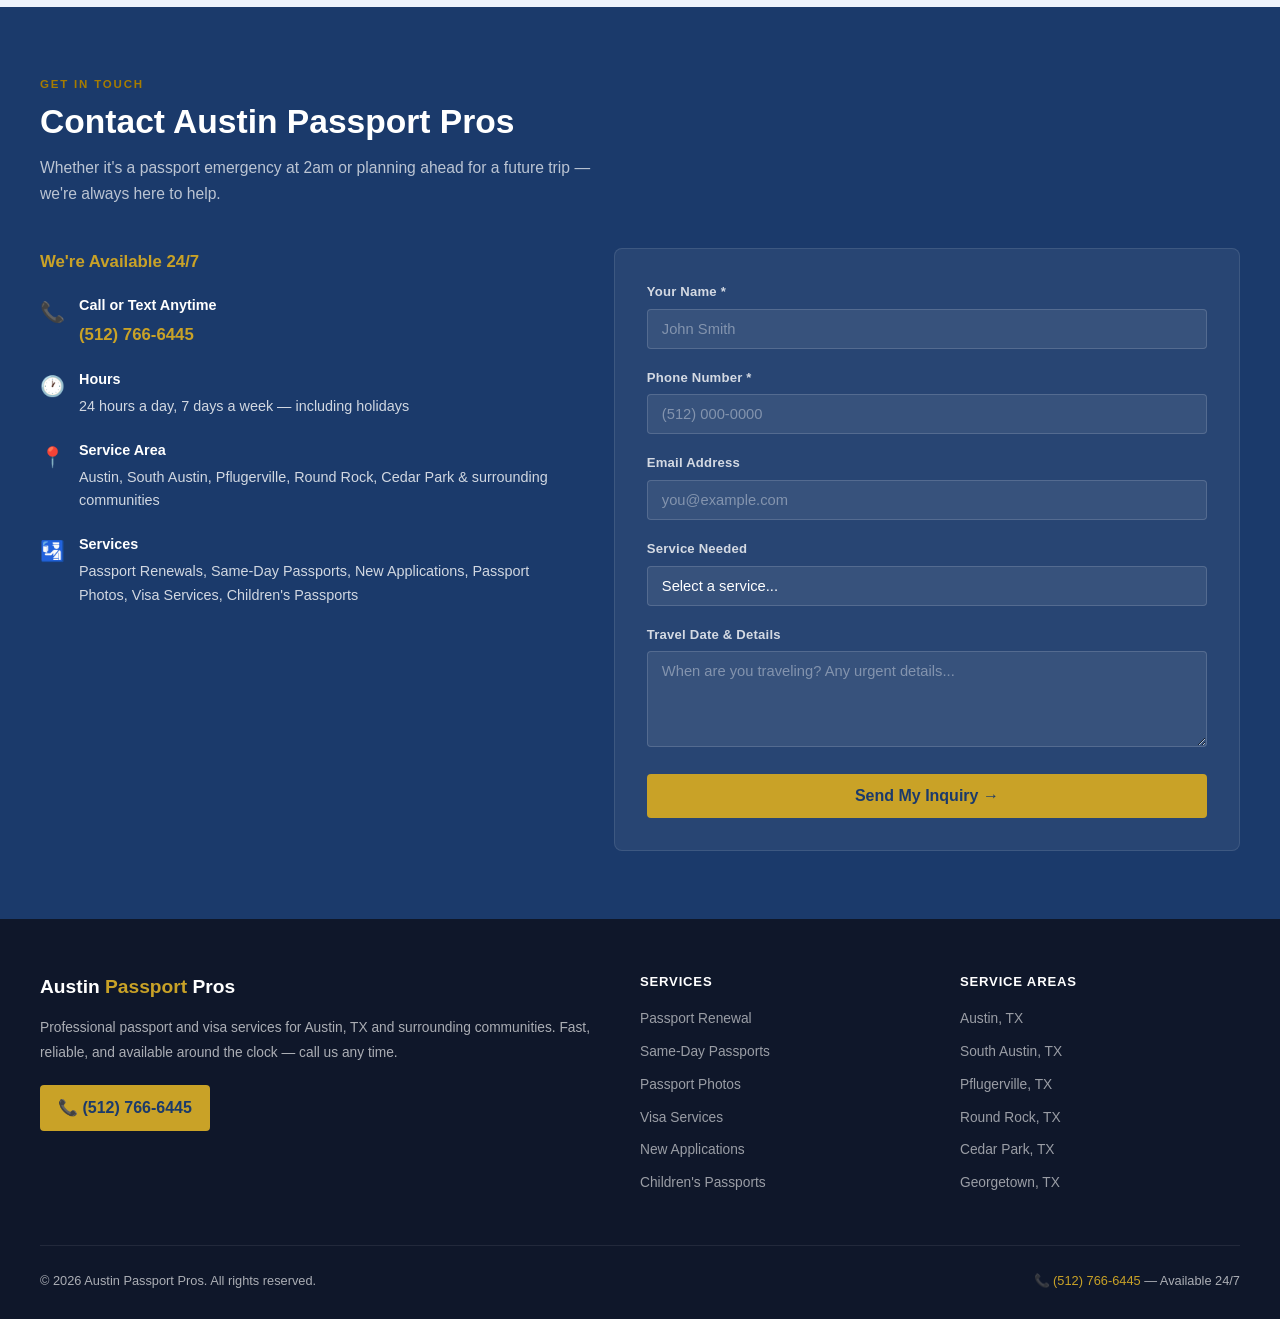
==== commit b0a70939: "Add files via upload" ====
--- a/index.html
+++ b/index.html
@@ -1,873 +1,376 @@
 <!DOCTYPE html>
 <html lang="en">
 <head>
-<meta charset="UTF-8">
-<meta name="viewport" content="width=device-width, initial-scale=1.0">
-<title>Austin Passport Pros | Expedited Visa & Passport Services Austin TX</title>
-<meta name="description" content="Expedited passport and visa services in Austin, TX. 24-hour passports, emergency renewals, global visa prep. Call (512) 766-6445 — same-day consultations available.">
-<meta name="keywords" content="expedited passport Austin TX, 24 hour passport Austin, visa services Austin Texas, emergency passport renewal Austin, austin passport agency, visa preparation Austin">
-<meta property="og:title" content="Austin Passport Pros | Expedited Visa & Passport Services">
-<meta property="og:description" content="Same-day consultations. 24-hour passport processing. Expert visa prep for 150+ countries. Austin's trusted travel document specialists.">
-<meta property="og:type" content="website">
-<meta property="og:url" content="https://austinpassportpros.com">
-<link rel="canonical" href="https://austinpassportpros.com">
-
-<link rel="preconnect" href="https://fonts.googleapis.com">
-<link rel="preconnect" href="https://fonts.gstatic.com" crossorigin>
-<link href="https://fonts.googleapis.com/css2?family=Playfair+Display:wght@700;900&family=DM+Sans:wght@400;500;600&display=swap" rel="stylesheet">
-
-<style>
-  :root {
-    --navy: #0B1F3A;
-    --navy-mid: #152E52;
-    --gold: #C9952A;
-    --gold-light: #E8B04A;
-    --cream: #F9F6F0;
-    --white: #FFFFFF;
-    --gray: #6B7280;
-    --light-gray: #F3F4F6;
-    --border: #E5E7EB;
-    --success: #065F46;
-    --success-bg: #D1FAE5;
+  <meta charset="UTF-8">
+  <meta name="viewport" content="width=device-width, initial-scale=1.0">
+  <title>Passport &amp; Visa Services in Austin, TX | Austin Passport Pros</title>
+  <meta name="description" content="Austin Passport Pros offers fast passport &amp; visa services in Austin, TX — available 24/7. Passport renewals, same-day expedited passports, new applications, passport photos &amp; visa assistance. Call (512) 766-6445.">
+  <meta name="robots" content="index, follow">
+  <link rel="canonical" href="https://www.austinpassportpros.com/">
+  <meta property="og:title" content="Passport &amp; Visa Services in Austin, TX | Austin Passport Pros">
+  <meta property="og:description" content="Fast passport &amp; visa services in Austin, TX — available 24/7. Call (512) 766-6445.">
+  <meta property="og:url" content="https://www.austinpassportpros.com/">
+  <meta property="og:type" content="website">
+  <meta property="og:locale" content="en_US">
+  <meta name="twitter:card" content="summary">
+  <meta name="twitter:title" content="Passport &amp; Visa Services in Austin, TX | Austin Passport Pros">
+  <meta name="twitter:description" content="Fast passport &amp; visa services in Austin, TX — available 24/7. Call (512) 766-6445.">
+  <link rel="stylesheet" href="styles.css">
+  <script type="application/ld+json">
+  {
+    "@context": "https://schema.org",
+    "@type": "ProfessionalService",
+    "name": "Austin Passport Pros",
+    "telephone": "+15127666445",
+    "url": "https://www.austinpassportpros.com",
+    "description": "Professional passport and visa services in Austin, TX. Passport renewals, same-day expedited passports, new applications, passport photos, and visa assistance. Available 24/7.",
+    "openingHours": "Mo-Su 00:00-24:00",
+    "priceRange": "$$",
+    "areaServed": [
+      {"@type": "City", "name": "Austin", "containedInPlace": {"@type": "State", "name": "Texas"}},
+      {"@type": "City", "name": "South Austin", "containedInPlace": {"@type": "State", "name": "Texas"}},
+      {"@type": "City", "name": "Pflugerville", "containedInPlace": {"@type": "State", "name": "Texas"}},
+      {"@type": "City", "name": "Round Rock", "containedInPlace": {"@type": "State", "name": "Texas"}},
+      {"@type": "City", "name": "Cedar Park", "containedInPlace": {"@type": "State", "name": "Texas"}},
+      {"@type": "City", "name": "Georgetown", "containedInPlace": {"@type": "State", "name": "Texas"}},
+      {"@type": "City", "name": "Kyle", "containedInPlace": {"@type": "State", "name": "Texas"}},
+      {"@type": "City", "name": "Buda", "containedInPlace": {"@type": "State", "name": "Texas"}}
+    ],
+    "hasOfferCatalog": {
+      "@type": "OfferCatalog",
+      "name": "Passport &amp; Visa Services",
+      "itemListElement": [
+        {"@type": "Offer", "itemOffered": {"@type": "Service", "name": "Passport Renewal Austin TX"}},
+        {"@type": "Offer", "itemOffered": {"@type": "Service", "name": "Same Day Passport Austin TX"}},
+        {"@type": "Offer", "itemOffered": {"@type": "Service", "name": "New Passport Application Austin TX"}},
+        {"@type": "Offer", "itemOffered": {"@type": "Service", "name": "Passport Photos Austin TX"}},
+        {"@type": "Offer", "itemOffered": {"@type": "Service", "name": "Visa Services Austin TX"}}
+      ]
+    }
   }
-
-  * { box-sizing: border-box; margin: 0; padding: 0; }
-
-  html { scroll-behavior: smooth; }
-
-  body {
-    font-family: 'DM Sans', sans-serif;
-    color: var(--navy);
-    background: var(--white);
-    line-height: 1.6;
-    overflow-x: hidden;
+  </script>
+  <script type="application/ld+json">
+  {
+    "@context": "https://schema.org",
+    "@type": "FAQPage",
+    "mainEntity": [
+      {
+        "@type": "Question",
+        "name": "How long does passport renewal take in Austin, TX?",
+        "acceptedAnswer": {
+          "@type": "Answer",
+          "text": "Standard passport renewal in Austin currently takes 6–8 weeks. Government-expedited service takes 2–3 weeks. If you need your passport faster, Austin Passport Pros can guide you through same-day and emergency passport options — call (512) 766-6445 any time."
+        }
+      },
+      {
+        "@type": "Question",
+        "name": "Can I get a same-day passport in Austin, TX?",
+        "acceptedAnswer": {
+          "@type": "Answer",
+          "text": "Yes. Same-day passport service is available in Austin for travelers with documented urgent travel within 72 hours. Austin Passport Pros guides you through the emergency appointment process at the nearest regional passport agency. Call (512) 766-6445 for immediate assistance."
+        }
+      },
+      {
+        "@type": "Question",
+        "name": "What documents do I need to apply for a passport in Austin?",
+        "acceptedAnswer": {
+          "@type": "Answer",
+          "text": "For a new U.S. passport you need: completed DS-11 form, proof of U.S. citizenship (birth certificate or naturalization certificate), government-issued photo ID, a photocopy of your ID, one 2x2 passport photo, and applicable fees. For renewal, use form DS-82 and submit your most recent passport. Call us and we will walk you through the full checklist."
+        }
+      },
+      {
+        "@type": "Question",
+        "name": "Do you offer visa services in Austin, TX?",
+        "acceptedAnswer": {
+          "@type": "Answer",
+          "text": "Yes. Austin Passport Pros provides visa assistance for destinations including Mexico, China, India, Brazil, and 50+ countries. We help with tourist visas, business visas, work visas, and more. Call (512) 766-6445 for a free consultation."
+        }
+      },
+      {
+        "@type": "Question",
+        "name": "Do you serve South Austin and Pflugerville?",
+        "acceptedAnswer": {
+          "@type": "Answer",
+          "text": "Yes — Austin Passport Pros serves all of Austin and the surrounding metro area, including South Austin, Pflugerville, Round Rock, Cedar Park, Georgetown, Kyle, Buda, and more. We are available 24/7 so call any time at (512) 766-6445."
+        }
+      }
+    ]
   }
-
-  /* ── STICKY NAV ── */
-  nav {
-    position: fixed;
-    top: 0; left: 0; right: 0;
-    z-index: 1000;
-    background: var(--white);
-    border-bottom: 1px solid var(--border);
-    display: flex;
-    align-items: center;
-    justify-content: space-between;
-    padding: 0 6%;
-    height: 68px;
-    transition: box-shadow 0.3s;
-  }
-  nav.scrolled { box-shadow: 0 2px 20px rgba(11,31,58,0.1); }
-
-  .nav-logo {
-    display: flex;
-    align-items: center;
-    gap: 10px;
-    text-decoration: none;
-  }
-  .nav-logo-icon {
-    width: 36px;
-    height: 36px;
-    background: var(--navy);
-    border-radius: 8px;
-    display: flex;
-    align-items: center;
-    justify-content: center;
-  }
-  .nav-logo-icon svg { width: 20px; height: 20px; fill: var(--gold); }
-  .nav-logo-text {
-    font-family: 'Playfair Display', serif;
-    font-weight: 700;
-    font-size: 1.1rem;
-    color: var(--navy);
-    line-height: 1.2;
-  }
-  .nav-logo-text span { color: var(--gold); }
-
-  .nav-right { display: flex; align-items: center; gap: 16px; }
-
-  .nav-link {
-    color: var(--navy);
-    text-decoration: none;
-    font-size: 0.9rem;
-    font-weight: 500;
-    transition: color 0.2s;
-    display: none;
-  }
-  @media (min-width: 768px) { .nav-link { display: block; } }
-  .nav-link:hover { color: var(--gold); }
-
-  .cta-call {
-    background: var(--gold);
-    color: var(--white);
-    text-decoration: none;
-    padding: 10px 20px;
-    border-radius: 6px;
-    font-weight: 600;
-    font-size: 0.9rem;
-    transition: background 0.2s, transform 0.1s;
-    white-space: nowrap;
-  }
-  .cta-call:hover { background: var(--gold-light); }
-  .cta-call:active { transform: scale(0.97); }
-
-  /* ── HERO ── */
-  .hero {
-    padding: 110px 6% 80px;
-    background: var(--navy);
-    position: relative;
-    overflow: hidden;
-  }
-  .hero::before {
-    content: '';
-    position: absolute;
-    top: -80px; right: -100px;
-    width: 500px; height: 500px;
-    border-radius: 50%;
-    background: radial-gradient(circle, rgba(201,149,42,0.12) 0%, transparent 70%);
-    pointer-events: none;
-  }
-  .hero::after {
-    content: '';
-    position: absolute;
-    bottom: 0; left: 0;
-    width: 100%; height: 3px;
-    background: linear-gradient(90deg, var(--gold), transparent);
-  }
-
-  .hero-badge {
-    display: inline-flex;
-    align-items: center;
-    gap: 6px;
-    background: rgba(201,149,42,0.15);
-    border: 1px solid rgba(201,149,42,0.3);
-    color: var(--gold-light);
-    font-size: 0.8rem;
-    font-weight: 600;
-    letter-spacing: 0.05em;
-    text-transform: uppercase;
-    padding: 6px 14px;
-    border-radius: 20px;
-    margin-bottom: 24px;
-  }
-  .hero-badge::before {
-    content: '';
-    width: 6px; height: 6px;
-    border-radius: 50%;
-    background: var(--gold);
-    animation: pulse 2s infinite;
-  }
-  @keyframes pulse {
-    0%, 100% { opacity: 1; transform: scale(1); }
-    50% { opacity: 0.5; transform: scale(1.3); }
-  }
-
-  .hero-content { max-width: 720px; }
-
-  h1 {
-    font-family: 'Playfair Display', serif;
-    font-size: clamp(2.2rem, 5vw, 3.5rem);
-    font-weight: 900;
-    color: var(--white);
-    line-height: 1.15;
-    margin-bottom: 20px;
-  }
-  h1 em {
-    font-style: normal;
-    color: var(--gold);
-  }
-
-  .hero-sub {
-    font-size: 1.1rem;
-    color: rgba(255,255,255,0.75);
-    margin-bottom: 36px;
-    max-width: 540px;
-  }
-
-  .hero-actions {
-    display: flex;
-    gap: 14px;
-    flex-wrap: wrap;
-    margin-bottom: 48px;
-  }
-
-  .btn-primary {
-    display: inline-flex;
-    align-items: center;
-    gap: 8px;
-    background: var(--gold);
-    color: var(--white);
-    text-decoration: none;
-    padding: 16px 28px;
-    border-radius: 8px;
-    font-weight: 700;
-    font-size: 1rem;
-    transition: background 0.2s, transform 0.1s;
-    border: none;
-    cursor: pointer;
-  }
-  .btn-primary:hover { background: var(--gold-light); }
-  .btn-primary:active { transform: scale(0.97); }
-
-  .btn-secondary {
-    display: inline-flex;
-    align-items: center;
-    gap: 8px;
-    background: transparent;
-    color: var(--white);
-    text-decoration: none;
-    padding: 16px 28px;
-    border-radius: 8px;
-    font-weight: 600;
-    font-size: 1rem;
-    border: 1.5px solid rgba(255,255,255,0.3);
-    transition: border-color 0.2s, background 0.2s;
-    cursor: pointer;
-  }
-  .btn-secondary:hover {
-    border-color: rgba(255,255,255,0.6);
-    background: rgba(255,255,255,0.07);
-  }
-
-  .hero-trust {
-    display: flex;
-    flex-wrap: wrap;
-    gap: 24px;
-  }
-  .trust-item {
-    display: flex;
-    align-items: center;
-    gap: 8px;
-    color: rgba(255,255,255,0.65);
-    font-size: 0.85rem;
-  }
-  .trust-check {
-    width: 18px; height: 18px;
-    background: rgba(201,149,42,0.2);
-    border: 1px solid var(--gold);
-    border-radius: 50%;
-    display: flex; align-items: center; justify-content: center;
-    flex-shrink: 0;
-  }
-  .trust-check svg { width: 10px; height: 10px; stroke: var(--gold); fill: none; }
-
-  /* ── STATS BAR ── */
-  .stats-bar {
-    background: var(--cream);
-    border-bottom: 1px solid var(--border);
-    padding: 28px 6%;
-    display: grid;
-    grid-template-columns: repeat(auto-fit, minmax(140px, 1fr));
-    gap: 20px;
-    text-align: center;
-  }
-  .stat-val {
-    font-family: 'Playfair Display', serif;
-    font-size: 2rem;
-    font-weight: 900;
-    color: var(--navy);
-    line-height: 1;
-    margin-bottom: 4px;
-  }
-  .stat-val span { color: var(--gold); }
-  .stat-label {
-    font-size: 0.8rem;
-    color: var(--gray);
-    font-weight: 500;
-    text-transform: uppercase;
-    letter-spacing: 0.04em;
-  }
-
-  /* ── SECTION ── */
-  section { padding: 80px 6%; }
-  .section-label {
-    font-size: 0.75rem;
-    font-weight: 700;
-    letter-spacing: 0.1em;
-    text-transform: uppercase;
-    color: var(--gold);
-    margin-bottom: 10px;
-  }
-  h2 {
-    font-family: 'Playfair Display', serif;
-    font-size: clamp(1.8rem, 3.5vw, 2.6rem);
-    font-weight: 900;
-    color: var(--navy);
-    line-height: 1.2;
-    margin-bottom: 14px;
-  }
-  .section-sub {
-    font-size: 1rem;
-    color: var(--gray);
-    max-width: 500px;
-    margin-bottom: 48px;
-  }
-
-  /* ── SERVICES GRID ── */
-  .services { background: var(--white); }
-  .services-grid {
-    display: grid;
-    grid-template-columns: repeat(auto-fit, minmax(260px, 1fr));
-    gap: 20px;
-  }
-  .service-card {
-    border: 1px solid var(--border);
-    border-radius: 12px;
-    padding: 28px;
-    transition: border-color 0.2s, box-shadow 0.2s, transform 0.2s;
-    position: relative;
-    overflow: hidden;
-  }
-  .service-card::before {
-    content: '';
-    position: absolute;
-    top: 0; left: 0;
-    width: 3px; height: 0;
-    background: var(--gold);
-    transition: height 0.3s;
-    border-radius: 3px 0 0 3px;
-  }
-  .service-card:hover {
-    border-color: rgba(201,149,42,0.4);
-    box-shadow: 0 6px 24px rgba(11,31,58,0.08);
-    transform: translateY(-2px);
-  }
-  .service-card:hover::before { height: 100%; }
-
-  .service-icon {
-    width: 48px; height: 48px;
-    background: var(--cream);
-    border-radius: 10px;
-    display: flex; align-items: center; justify-content: center;
-    margin-bottom: 16px;
-  }
-  .service-icon svg { width: 24px; height: 24px; stroke: var(--navy); fill: none; stroke-width: 1.8; }
-  .service-card h3 {
-    font-size: 1.05rem;
-    font-weight: 700;
-    color: var(--navy);
-    margin-bottom: 8px;
-  }
-  .service-card p {
-    font-size: 0.9rem;
-    color: var(--gray);
-    line-height: 1.6;
-  }
-  .service-tag {
-    display: inline-block;
-    margin-top: 14px;
-    font-size: 0.75rem;
-    font-weight: 600;
-    color: var(--gold);
-    background: rgba(201,149,42,0.08);
-    border: 1px solid rgba(201,149,42,0.2);
-    padding: 3px 10px;
-    border-radius: 20px;
-  }
-
-  /* ── HOW IT WORKS ── */
-  .how { background: var(--cream); }
-  .steps {
-    display: grid;
-    grid-template-columns: repeat(auto-fit, minmax(200px, 1fr));
-    gap: 0;
-    position: relative;
-  }
-  .steps::before {
-    content: '';
-    position: absolute;
-    top: 28px; left: 10%; right: 10%;
-    height: 1px;
-    background: var(--border);
-    display: none;
-  }
-  @media (min-width: 768px) { .steps::before { display: block; } }
-
-  .step {
-    text-align: center;
-    padding: 0 20px 20px;
-    position: relative;
-  }
-  .step-num {
-    width: 56px; height: 56px;
-    background: var(--navy);
-    color: var(--white);
-    border-radius: 50%;
-    display: flex; align-items: center; justify-content: center;
-    font-family: 'Playfair Display', serif;
-    font-size: 1.3rem;
-    font-weight: 900;
-    margin: 0 auto 16px;
-    position: relative;
-    z-index: 1;
-    border: 3px solid var(--cream);
-  }
-  .step:nth-child(2) .step-num { background: var(--gold); }
-  .step h3 { font-size: 0.95rem; font-weight: 700; color: var(--navy); margin-bottom: 6px; }
-  .step p { font-size: 0.85rem; color: var(--gray); }
-
-  /* ── TRUST / TESTIMONIALS ── */
-  .trust { background: var(--white); }
-  .testimonials-grid {
-    display: grid;
-    grid-template-columns: repeat(auto-fit, minmax(280px, 1fr));
-    gap: 20px;
-  }
-  .testimonial {
-    background: var(--cream);
-    border: 1px solid var(--border);
-    border-radius: 12px;
-    padding: 28px;
-  }
-  .stars {
-    display: flex; gap: 3px; margin-bottom: 14px;
-  }
-  .stars svg { width: 16px; height: 16px; fill: var(--gold); }
-  .testimonial blockquote {
-    font-size: 0.95rem;
-    color: var(--navy);
-    line-height: 1.65;
-    margin-bottom: 18px;
-    font-style: italic;
-  }
-  .testimonial-author { display: flex; align-items: center; gap: 10px; }
-  .author-avatar {
-    width: 38px; height: 38px;
-    border-radius: 50%;
-    background: var(--navy);
-    color: var(--white);
-    display: flex; align-items: center; justify-content: center;
-    font-size: 0.8rem;
-    font-weight: 700;
-    flex-shrink: 0;
-  }
-  .author-name { font-weight: 600; font-size: 0.9rem; color: var(--navy); }
-  .author-loc { font-size: 0.8rem; color: var(--gray); }
-
-  /* ── BOOKING CTA ── */
-  .booking-cta {
-    background: var(--navy);
-    text-align: center;
-    padding: 80px 6%;
-    position: relative;
-    overflow: hidden;
-  }
-  .booking-cta::before {
-    content: '';
-    position: absolute;
-    inset: 0;
-    background: radial-gradient(ellipse at center, rgba(201,149,42,0.08) 0%, transparent 70%);
-    pointer-events: none;
-  }
-  .booking-cta h2 { color: var(--white); margin-bottom: 12px; }
-  .booking-cta p { color: rgba(255,255,255,0.65); margin-bottom: 36px; font-size: 1rem; }
-  .cta-actions { display: flex; gap: 14px; justify-content: center; flex-wrap: wrap; }
-
-  .phone-display {
-    font-family: 'Playfair Display', serif;
-    font-size: clamp(2rem, 5vw, 3rem);
-    font-weight: 900;
-    color: var(--gold);
-    text-decoration: none;
-    display: block;
-    margin: 0 auto 32px;
-    transition: color 0.2s;
-  }
-  .phone-display:hover { color: var(--gold-light); }
-
-  .schedule-note {
-    display: flex;
-    align-items: center;
-    justify-content: center;
-    gap: 8px;
-    color: rgba(255,255,255,0.5);
-    font-size: 0.85rem;
-    margin-top: 20px;
-  }
-  .schedule-note svg { width: 14px; height: 14px; stroke: rgba(255,255,255,0.4); fill: none; }
-
-  /* ── AREAS ── */
-  .areas { background: var(--light-gray); padding: 48px 6%; text-align: center; }
-  .areas h3 { font-size: 0.8rem; text-transform: uppercase; letter-spacing: 0.08em; color: var(--gray); font-weight: 600; margin-bottom: 16px; }
-  .area-tags { display: flex; flex-wrap: wrap; gap: 8px; justify-content: center; }
-  .area-tag {
-    background: var(--white);
-    border: 1px solid var(--border);
-    color: var(--gray);
-    font-size: 0.8rem;
-    padding: 5px 14px;
-    border-radius: 20px;
-  }
-
-  /* ── FOOTER ── */
-  footer {
-    background: var(--navy);
-    color: rgba(255,255,255,0.6);
-    padding: 40px 6% 28px;
-  }
-  .footer-top {
-    display: flex;
-    justify-content: space-between;
-    align-items: flex-start;
-    flex-wrap: wrap;
-    gap: 24px;
-    margin-bottom: 32px;
-    padding-bottom: 28px;
-    border-bottom: 1px solid rgba(255,255,255,0.1);
-  }
-  .footer-brand { color: var(--white); font-size: 1.1rem; font-family: 'Playfair Display', serif; font-weight: 700; }
-  .footer-brand span { color: var(--gold); }
-  .footer-contact { display: flex; flex-direction: column; gap: 6px; font-size: 0.85rem; }
-  .footer-contact a { color: var(--gold-light); text-decoration: none; }
-  .footer-contact a:hover { color: var(--white); }
-  .footer-bottom { display: flex; flex-wrap: wrap; gap: 12px; justify-content: space-between; font-size: 0.78rem; }
-  .footer-bottom a { color: rgba(255,255,255,0.4); text-decoration: none; }
-  .footer-bottom a:hover { color: rgba(255,255,255,0.7); }
-
-  /* ── FLOATING CALL BTN MOBILE ── */
-  .float-call {
-    display: none;
-    position: fixed;
-    bottom: 24px; right: 24px;
-    z-index: 999;
-    background: var(--gold);
-    color: var(--white);
-    text-decoration: none;
-    width: 60px; height: 60px;
-    border-radius: 50%;
-    align-items: center; justify-content: center;
-    box-shadow: 0 4px 20px rgba(201,149,42,0.5);
-    font-size: 1.5rem;
-    transition: transform 0.2s;
-  }
-  .float-call:hover { transform: scale(1.08); }
-  @media (max-width: 640px) { .float-call { display: flex; } }
-
-  /* ── RESPONSIVE ── */
-  @media (max-width: 640px) {
-    nav { padding: 0 5%; }
-    section { padding: 60px 5%; }
-    .hero { padding: 96px 5% 60px; }
-    .booking-cta { padding: 60px 5%; }
-  }
-</style>
-
-<script type="application/ld+json">
-{
-  "@context": "https://schema.org",
-  "@type": "LocalBusiness",
-  "name": "Austin Passport Pros",
-  "description": "Expedited passport and visa preparation services in Austin, Texas. 24-hour processing, emergency renewals, and global visa assistance for 150+ countries.",
-  "url": "https://austinpassportpros.com",
-  "telephone": "+15127666445",
-  "address": {
-    "@type": "PostalAddress",
-    "addressLocality": "Austin",
-    "addressRegion": "TX",
-    "addressCountry": "US"
-  },
-  "areaServed": [
-    { "@type": "City", "name": "Austin" },
-    { "@type": "City", "name": "Round Rock" },
-    { "@type": "City", "name": "Cedar Park" },
-    { "@type": "City", "name": "Georgetown" }
-  ],
-  "openingHours": "Mo-Fr 08:00-18:00",
-  "priceRange": "$$",
-  "serviceType": ["Expedited Passport Services", "Visa Preparation", "Emergency Passport Renewal", "Corporate Travel Documents"],
-  "hasMap": "https://maps.google.com/?q=Austin,TX",
-  "sameAs": ["https://austinpassportpros.com"]
-}
-</script>
+  </script>
 </head>
 <body>
 
-<!-- NAV -->
-<nav id="navbar">
-  <a href="/" class="nav-logo" aria-label="Austin Passport Pros Home">
-    <div class="nav-logo-icon">
-      <svg viewBox="0 0 24 24" aria-hidden="true">
-        <path d="M12 2C6.48 2 2 6.48 2 12s4.48 10 10 10 10-4.48 10-10S17.52 2 12 2zm-1 14H9V8h2v8zm4 0h-2V8h2v8z"/>
-      </svg>
-    </div>
-    <div class="nav-logo-text">Austin<span>Passport</span>Pros</div>
-  </a>
-  <div class="nav-right">
-    <a href="#services" class="nav-link">Services</a>
-    <a href="#how-it-works" class="nav-link">How It Works</a>
-    <a href="#reviews" class="nav-link">Reviews</a>
-    <a href="tel:5127666445" class="cta-call">📞 (512) 766-6445</a>
+<header>
+  <div class="header-bar">
+    <a href="tel:+15127666445">&#128222; Available 24/7 — Call or Text: (512) 766-6445</a>
   </div>
-</nav>
-
-<!-- HERO -->
-<section class="hero" aria-label="Hero">
-  <div class="hero-badge">Austin's Expedited Travel Document Specialists</div>
-  <div class="hero-content">
-    <h1>Passport or Visa<br>Needed <em>Fast</em> in Austin?</h1>
-    <p class="hero-sub">We handle the paperwork, the appointments, and the follow-ups — so you can focus on packing. Same-day consultations. Trusted by Austin families and Fortune 500 road warriors alike.</p>
-    <div class="hero-actions">
-      <a href="tel:5127666445" class="btn-primary">
-        <svg width="18" height="18" viewBox="0 0 24 24" fill="none" stroke="currentColor" stroke-width="2.2" aria-hidden="true"><path d="M22 16.92v3a2 2 0 01-2.18 2 19.79 19.79 0 01-8.63-3.07A19.5 19.5 0 013.07 8.63 19.79 19.79 0 01.01 2.18 2 2 0 012 0h3a2 2 0 012 1.72 12.84 12.84 0 00.7 2.81 2 2 0 01-.45 2.11L6.09 7.91a16 16 0 006 6l1.27-1.27a2 2 0 012.11-.45 12.84 12.84 0 002.81.7A2 2 0 0122 14v2.92z"/></svg>
-        Call (512) 766-6445
-      </a>
-      <a href="#how-it-works" class="btn-secondary">
-        See How It Works
-        <svg width="16" height="16" viewBox="0 0 24 24" fill="none" stroke="currentColor" stroke-width="2.2" aria-hidden="true"><path d="M5 12h14M12 5l7 7-7 7"/></svg>
-      </a>
-    </div>
-    <div class="hero-trust">
-      <div class="trust-item">
-        <div class="trust-check"><svg viewBox="0 0 12 12" stroke-width="2.5" stroke-linecap="round" stroke-linejoin="round" aria-hidden="true"><polyline points="2,6 5,9 10,3"/></svg></div>
-        24-Hour Passport Processing
-      </div>
-      <div class="trust-item">
-        <div class="trust-check"><svg viewBox="0 0 12 12" stroke-width="2.5" stroke-linecap="round" stroke-linejoin="round" aria-hidden="true"><polyline points="2,6 5,9 10,3"/></svg></div>
-        150+ Countries Covered
-      </div>
-      <div class="trust-item">
-        <div class="trust-check"><svg viewBox="0 0 12 12" stroke-width="2.5" stroke-linecap="round" stroke-linejoin="round" aria-hidden="true"><polyline points="2,6 5,9 10,3"/></svg></div>
-        Same-Day Consultation
-      </div>
-    </div>
+  <div class="header-main">
+    <a href="/" class="logo">Austin <span>Passport</span> Pros</a>
+    <button class="hamburger" id="hamburger" aria-label="Toggle navigation">
+      <span></span><span></span><span></span>
+    </button>
+    <nav id="nav">
+      <a href="/passport-renewal-austin.html">Passport Renewal</a>
+      <a href="/same-day-passport-austin.html">Same-Day Passports</a>
+      <a href="/passport-photos-austin.html">Passport Photos</a>
+      <a href="/visa-services-austin.html">Visa Services</a>
+      <a href="tel:+15127666445" class="nav-cta">&#128222; (512) 766-6445</a>
+    </nav>
   </div>
-</section>
-
-<!-- STATS BAR -->
-<div class="stats-bar" role="region" aria-label="Key Statistics">
-  <div>
-    <div class="stat-val">24<span>hr</span></div>
-    <div class="stat-label">Fastest Turnaround</div>
-  </div>
-  <div>
-    <div class="stat-val">150<span>+</span></div>
-    <div class="stat-label">Countries Served</div>
-  </div>
-  <div>
-    <div class="stat-val">98<span>%</span></div>
-    <div class="stat-label">Approval Rate</div>
-  </div>
-  <div>
-    <div class="stat-val">5<span>★</span></div>
-    <div class="stat-label">Client Rating</div>
-  </div>
-</div>
-
-<!-- SERVICES -->
-<section id="services" class="services" aria-labelledby="services-heading">
-  <div class="section-label">What We Do</div>
-  <h2 id="services-heading">Every Travel Document,<br>Done Right</h2>
-  <p class="section-sub">From emergency passports to complex multi-entry visas — we've handled it all for Austin travelers.</p>
-  <div class="services-grid">
-    <div class="service-card">
-      <div class="service-icon">
-        <svg viewBox="0 0 24 24" aria-hidden="true"><rect x="3" y="3" width="18" height="18" rx="2"/><path d="M3 9h18M9 21V9"/></svg>
-      </div>
-      <h3>Emergency Passport Renewal</h3>
-      <p>Flight in 72 hours? We've got you. We expedite same-day and next-day passport renewals for Austin travelers in urgent situations.</p>
-      <span class="service-tag">⚡ As fast as 24 hours</span>
-    </div>
-    <div class="service-card">
-      <div class="service-icon">
-        <svg viewBox="0 0 24 24" aria-hidden="true"><circle cx="12" cy="12" r="10"/><line x1="2" y1="12" x2="22" y2="12"/><path d="M12 2a15.3 15.3 0 010 20M12 2a15.3 15.3 0 000 20"/></svg>
-      </div>
-      <h3>Global Visa Preparation</h3>
-      <p>Business or tourism visas for China, India, Brazil, Russia, Saudi Arabia, and 150+ countries. We prepare, review, and submit your application correctly — the first time.</p>
-      <span class="service-tag">🌍 150+ Countries</span>
-    </div>
-    <div class="service-card">
-      <div class="service-icon">
-        <svg viewBox="0 0 24 24" aria-hidden="true"><path d="M16 21v-2a4 4 0 00-4-4H5a4 4 0 00-4 4v2"/><circle cx="8.5" cy="7" r="4"/><line x1="20" y1="8" x2="20" y2="14"/><line x1="23" y1="11" x2="17" y2="11"/></svg>
-      </div>
-      <h3>First-Time Passport Applications</h3>
-      <p>Never had a passport? We walk you through every step — from photos to Form DS-11 — so your application is flawless from the start.</p>
-      <span class="service-tag">✔ No experience needed</span>
-    </div>
-    <div class="service-card">
-      <div class="service-icon">
-        <svg viewBox="0 0 24 24" aria-hidden="true"><rect x="2" y="7" width="20" height="14" rx="2"/><path d="M16 21V5a2 2 0 00-2-2h-4a2 2 0 00-2 2v16"/></svg>
-      </div>
-      <h3>Corporate Travel Accounts</h3>
-      <p>Priority concierge service for Austin-based companies. We manage travel documents for entire teams — no HR headache required.</p>
-      <span class="service-tag">🏢 Priority handling</span>
-    </div>
-    <div class="service-card">
-      <div class="service-icon">
-        <svg viewBox="0 0 24 24" aria-hidden="true"><path d="M9 12l2 2 4-4"/><path d="M21 12c0 4.97-4.03 9-9 9S3 16.97 3 12 7.03 3 12 3s9 4.03 9 9z"/></svg>
-      </div>
-      <h3>Document Review & Error Check</h3>
-      <p>Already have a passport or visa application ready? We'll audit it for errors before you submit — catching rejections before they happen.</p>
-      <span class="service-tag">🔍 Rejection prevention</span>
-    </div>
-    <div class="service-card">
-      <div class="service-icon">
-        <svg viewBox="0 0 24 24" aria-hidden="true"><path d="M17 21v-2a4 4 0 00-4-4H5a4 4 0 00-4 4v2"/><circle cx="9" cy="7" r="4"/><path d="M23 21v-2a4 4 0 00-3-3.87M16 3.13a4 4 0 010 7.75"/></svg>
-      </div>
-      <h3>Minors & Family Passports</h3>
-      <p>Navigating child passport rules and consent requirements can be tricky. We handle all the paperwork for your whole family — stress-free.</p>
-      <span class="service-tag">👨‍👩‍👧 Family-friendly</span>
-    </div>
-  </div>
-</section>
-
-<!-- HOW IT WORKS -->
-<section id="how-it-works" class="how" aria-labelledby="how-heading">
-  <div style="text-align:center; margin-bottom:48px;">
-    <div class="section-label">The Process</div>
-    <h2 id="how-heading">From Call to Cleared in 3 Steps</h2>
-    <p class="section-sub" style="margin:0 auto;">No waiting rooms. No confusing government portals. Just a clear, fast path to your travel documents.</p>
-  </div>
-  <div class="steps">
-    <div class="step">
-      <div class="step-num">1</div>
-      <h3>Call or Book Online</h3>
-      <p>Tell us what you need and when you're traveling. We'll assess your situation and confirm a same-day or next-day consultation.</p>
-    </div>
-    <div class="step">
-      <div class="step-num">2</div>
-      <h3>We Handle Everything</h3>
-      <p>We prep your forms, review your documents, schedule any required appointments, and make sure every detail is right before submission.</p>
-    </div>
-    <div class="step">
-      <div class="step-num">3</div>
-      <h3>Travel With Confidence</h3>
-      <p>Receive your approved passport or visa and board your flight knowing everything is in order. We follow up until you're cleared.</p>
-    </div>
-  </div>
-</section>
-
-<!-- TESTIMONIALS -->
-<section id="reviews" class="trust" aria-labelledby="reviews-heading">
-  <div class="section-label">Client Reviews</div>
-  <h2 id="reviews-heading">Austin Travelers Trust Us</h2>
-  <p class="section-sub">Real experiences from real Austin residents who needed travel documents — fast.</p>
-  <div class="testimonials-grid">
-    <div class="testimonial">
-      <div class="stars" aria-label="5 out of 5 stars">
-        <svg viewBox="0 0 24 24"><path d="M12 2l3.09 6.26L22 9.27l-5 4.87 1.18 6.88L12 17.77l-6.18 3.25L7 14.14 2 9.27l6.91-1.01L12 2z"/></svg>
-        <svg viewBox="0 0 24 24"><path d="M12 2l3.09 6.26L22 9.27l-5 4.87 1.18 6.88L12 17.77l-6.18 3.25L7 14.14 2 9.27l6.91-1.01L12 2z"/></svg>
-        <svg viewBox="0 0 24 24"><path d="M12 2l3.09 6.26L22 9.27l-5 4.87 1.18 6.88L12 17.77l-6.18 3.25L7 14.14 2 9.27l6.91-1.01L12 2z"/></svg>
-        <svg viewBox="0 0 24 24"><path d="M12 2l3.09 6.26L22 9.27l-5 4.87 1.18 6.88L12 17.77l-6.18 3.25L7 14.14 2 9.27l6.91-1.01L12 2z"/></svg>
-        <svg viewBox="0 0 24 24"><path d="M12 2l3.09 6.26L22 9.27l-5 4.87 1.18 6.88L12 17.77l-6.18 3.25L7 14.14 2 9.27l6.91-1.01L12 2z"/></svg>
-      </div>
-      <blockquote>"I had a flight to London in 48 hours and my passport had expired. Austin Passport Pros had me sorted in less than a day. Unbelievable service — I didn't think it was even possible."</blockquote>
-      <div class="testimonial-author">
-        <div class="author-avatar">MR</div>
+</header>
+
+<main>
+
+  <!-- HERO -->
+  <section class="hero">
+    <h1>Passport &amp; Visa Services in Austin, TX</h1>
+    <p>Fast, reliable passport and visa assistance for Austin and the surrounding area. New applications, renewals, same-day expediting, passport photos &amp; visa processing — available 24/7.</p>
+    <div class="btn-group">
+      <a href="tel:+15127666445" class="btn-primary">&#128222; Call (512) 766-6445</a>
+      <a href="#contact" class="btn-secondary">Get a Free Quote</a>
+    </div>
+  </section>
+
+  <!-- SERVICES -->
+  <section>
+    <div class="container">
+      <p class="section-label">What We Do</p>
+      <h2 class="section-title">Full-Service Passport &amp; Visa Assistance in Austin</h2>
+      <p class="section-sub">From routine passport renewals to emergency same-day passports, we help Austin residents navigate every step of the process.</p>
+      <div class="services-grid">
+        <a href="/passport-renewal-austin.html" class="service-card">
+          <span class="service-icon">&#128260;</span>
+          <h3>Passport Renewal Austin</h3>
+          <p>Renew your expiring or recently expired U.S. passport fast. Standard and expedited renewal options available for all timelines.</p>
+        </a>
+        <a href="/same-day-passport-austin.html" class="service-card">
+          <span class="service-icon">&#9889;</span>
+          <h3>Same-Day &amp; Expedited Passports</h3>
+          <p>Emergency passport service in Austin for last-minute travel needs. We walk you through same-day processing step by step, 24/7.</p>
+        </a>
+        <a href="/passport-photos-austin.html" class="service-card">
+          <span class="service-icon">&#128247;</span>
+          <h3>Passport Photos Austin</h3>
+          <p>Government-compliant 2&#215;2 passport photos that meet all U.S. State Department requirements — fast turnaround, done right the first time.</p>
+        </a>
+        <a href="/visa-services-austin.html" class="service-card">
+          <span class="service-icon">&#128706;</span>
+          <h3>Visa Services Austin</h3>
+          <p>Visa assistance for Mexico, China, India, Brazil, and 50+ countries. Tourist, business, and work visas handled professionally.</p>
+        </a>
+        <a href="#contact" class="service-card">
+          <span class="service-icon">&#128203;</span>
+          <h3>New Passport Applications</h3>
+          <p>First-time passport? We walk you through the DS-11 process from document gathering through submission — stress-free.</p>
+        </a>
+        <a href="#contact" class="service-card">
+          <span class="service-icon">&#128100;</span>
+          <h3>Children's Passports</h3>
+          <p>Minors under 16 require consent from both parents. We simplify the children's passport process so your family is travel-ready.</p>
+        </a>
+      </div>
+    </div>
+  </section>
+
+  <!-- WHY US -->
+  <section class="bg-light">
+    <div class="container">
+      <p class="section-label">Why Choose Us</p>
+      <h2 class="section-title">Austin's Most Accessible Passport &amp; Visa Service</h2>
+      <p class="section-sub">We make passport and visa services stress-free for Austin residents and communities across the greater metro area.</p>
+      <div class="why-grid">
+        <div class="why-item">
+          <div class="why-icon">&#128336;</div>
+          <h3>Available 24/7</h3>
+          <p>Passport emergencies don't keep business hours. We're reachable any time — day or night, weekends and holidays.</p>
+        </div>
+        <div class="why-item">
+          <div class="why-icon">&#9889;</div>
+          <h3>Same-Day Service</h3>
+          <p>Need a passport today? We know exactly how to navigate emergency passport appointments in Austin fast.</p>
+        </div>
+        <div class="why-item">
+          <div class="why-icon">&#128205;</div>
+          <h3>All Austin Areas</h3>
+          <p>South Austin, Pflugerville, Round Rock, Cedar Park, Georgetown, Kyle, Buda &amp; beyond.</p>
+        </div>
+        <div class="why-item">
+          <div class="why-icon">&#9989;</div>
+          <h3>All Passport Types</h3>
+          <p>New applications, renewals, expedited, children's passports, name changes, and lost passport replacements.</p>
+        </div>
+      </div>
+    </div>
+  </section>
+
+  <!-- SERVICE AREAS -->
+  <section>
+    <div class="container">
+      <p class="section-label">Coverage</p>
+      <h2 class="section-title">Passport &amp; Visa Services Near You</h2>
+      <p class="section-sub">We serve residents across the entire Austin metro area with fast, professional passport and visa assistance.</p>
+      <div class="areas-list">
+        <span class="area-tag">Austin, TX</span>
+        <span class="area-tag">South Austin, TX</span>
+        <span class="area-tag">Pflugerville, TX</span>
+        <span class="area-tag">Round Rock, TX</span>
+        <span class="area-tag">Cedar Park, TX</span>
+        <span class="area-tag">Georgetown, TX</span>
+        <span class="area-tag">Kyle, TX</span>
+        <span class="area-tag">Buda, TX</span>
+        <span class="area-tag">Lakeway, TX</span>
+        <span class="area-tag">Leander, TX</span>
+        <span class="area-tag">Manor, TX</span>
+        <span class="area-tag">Bastrop, TX</span>
+      </div>
+    </div>
+  </section>
+
+  <!-- FAQ -->
+  <section class="bg-light">
+    <div class="container">
+      <p class="section-label">Common Questions</p>
+      <h2 class="section-title">Passport &amp; Visa FAQ — Austin, TX</h2>
+      <div class="faq-list">
+        <div class="faq-item">
+          <p class="faq-q">How long does passport renewal take in Austin, TX?</p>
+          <p class="faq-a">Standard passport renewal currently takes 6–8 weeks. Government-expedited service takes 2–3 weeks. If you need it faster, Austin Passport Pros can guide you through emergency same-day options — call us at <a href="tel:+15127666445" style="color:var(--navy);font-weight:700;">(512) 766-6445</a> any time.</p>
+        </div>
+        <div class="faq-item">
+          <p class="faq-q">Can I get a same-day passport in Austin, TX?</p>
+          <p class="faq-a">Yes — with documented travel within 72 hours and the right documents, you may qualify for a same-day emergency passport appointment at the nearest regional passport agency. Call us immediately and we'll guide you through every step.</p>
+        </div>
+        <div class="faq-item">
+          <p class="faq-q">What documents do I need for a passport application in Austin?</p>
+          <p class="faq-a">For a new passport: completed DS-11 form, proof of U.S. citizenship, valid government-issued photo ID, a photocopy of your ID, one 2&#215;2 passport photo, and applicable fees. For renewal (DS-82): your most recent passport, a passport photo, and fees. We help you prepare everything in advance.</p>
+        </div>
+        <div class="faq-item">
+          <p class="faq-q">Do you offer visa services in Austin, TX?</p>
+          <p class="faq-a">Yes — we assist with visas for Mexico, China, India, Brazil, and 50+ countries, including tourist, business, and work visa categories. Call <a href="tel:+15127666445" style="color:var(--navy);font-weight:700;">(512) 766-6445</a> for a free consultation on your visa needs.</p>
+        </div>
+        <div class="faq-item">
+          <p class="faq-q">Do you serve South Austin and Pflugerville?</p>
+          <p class="faq-a">Absolutely. Austin Passport Pros serves all of Austin and the greater metro area — including South Austin, Pflugerville, Round Rock, Cedar Park, Georgetown, Kyle, and Buda. We're available 24/7 so don't hesitate to call.</p>
+        </div>
+      </div>
+    </div>
+  </section>
+
+  <!-- CONTACT -->
+  <section class="contact" id="contact">
+    <div class="container">
+      <p class="section-label">Get In Touch</p>
+      <h2 class="section-title">Contact Austin Passport Pros</h2>
+      <p class="section-sub">Whether it's a passport emergency at 2am or planning ahead for a future trip — we're always here to help.</p>
+      <div class="contact-grid">
+        <div class="contact-info">
+          <h3>We're Available 24/7</h3>
+          <div class="contact-detail">
+            <span class="icon">&#128222;</span>
+            <div>
+              <strong>Call or Text Anytime</strong>
+              <a href="tel:+15127666445">(512) 766-6445</a>
+            </div>
+          </div>
+          <div class="contact-detail">
+            <span class="icon">&#128336;</span>
+            <div>
+              <strong>Hours</strong>
+              <p>24 hours a day, 7 days a week — including holidays</p>
+            </div>
+          </div>
+          <div class="contact-detail">
+            <span class="icon">&#128205;</span>
+            <div>
+              <strong>Service Area</strong>
+              <p>Austin, South Austin, Pflugerville, Round Rock, Cedar Park &amp; surrounding communities</p>
+            </div>
+          </div>
+          <div class="contact-detail">
+            <span class="icon">&#128706;</span>
+            <div>
+              <strong>Services</strong>
+              <p>Passport Renewals, Same-Day Passports, New Applications, Passport Photos, Visa Services, Children's Passports</p>
+            </div>
+          </div>
+        </div>
         <div>
-          <div class="author-name">Marcus R.</div>
-          <div class="author-loc">South Austin</div>
-        </div>
-      </div>
-    </div>
-    <div class="testimonial">
-      <div class="stars" aria-label="5 out of 5 stars">
-        <svg viewBox="0 0 24 24"><path d="M12 2l3.09 6.26L22 9.27l-5 4.87 1.18 6.88L12 17.77l-6.18 3.25L7 14.14 2 9.27l6.91-1.01L12 2z"/></svg>
-        <svg viewBox="0 0 24 24"><path d="M12 2l3.09 6.26L22 9.27l-5 4.87 1.18 6.88L12 17.77l-6.18 3.25L7 14.14 2 9.27l6.91-1.01L12 2z"/></svg>
-        <svg viewBox="0 0 24 24"><path d="M12 2l3.09 6.26L22 9.27l-5 4.87 1.18 6.88L12 17.77l-6.18 3.25L7 14.14 2 9.27l6.91-1.01L12 2z"/></svg>
-        <svg viewBox="0 0 24 24"><path d="M12 2l3.09 6.26L22 9.27l-5 4.87 1.18 6.88L12 17.77l-6.18 3.25L7 14.14 2 9.27l6.91-1.01L12 2z"/></svg>
-        <svg viewBox="0 0 24 24"><path d="M12 2l3.09 6.26L22 9.27l-5 4.87 1.18 6.88L12 17.77l-6.18 3.25L7 14.14 2 9.27l6.91-1.01L12 2z"/></svg>
-      </div>
-      <blockquote>"Our company sends engineers to India quarterly. Managing 8 visa applications on my own was a nightmare. They now handle everything for our whole team. Worth every dollar."</blockquote>
-      <div class="testimonial-author">
-        <div class="author-avatar">JL</div>
-        <div>
-          <div class="author-name">Jennifer L.</div>
-          <div class="author-loc">The Domain / North Austin</div>
-        </div>
-      </div>
-    </div>
-    <div class="testimonial">
-      <div class="stars" aria-label="5 out of 5 stars">
-        <svg viewBox="0 0 24 24"><path d="M12 2l3.09 6.26L22 9.27l-5 4.87 1.18 6.88L12 17.77l-6.18 3.25L7 14.14 2 9.27l6.91-1.01L12 2z"/></svg>
-        <svg viewBox="0 0 24 24"><path d="M12 2l3.09 6.26L22 9.27l-5 4.87 1.18 6.88L12 17.77l-6.18 3.25L7 14.14 2 9.27l6.91-1.01L12 2z"/></svg>
-        <svg viewBox="0 0 24 24"><path d="M12 2l3.09 6.26L22 9.27l-5 4.87 1.18 6.88L12 17.77l-6.18 3.25L7 14.14 2 9.27l6.91-1.01L12 2z"/></svg>
-        <svg viewBox="0 0 24 24"><path d="M12 2l3.09 6.26L22 9.27l-5 4.87 1.18 6.88L12 17.77l-6.18 3.25L7 14.14 2 9.27l6.91-1.01L12 2z"/></svg>
-        <svg viewBox="0 0 24 24"><path d="M12 2l3.09 6.26L22 9.27l-5 4.87 1.18 6.88L12 17.77l-6.18 3.25L7 14.14 2 9.27l6.91-1.01L12 2z"/></svg>
-      </div>
-      <blockquote>"First time getting a passport for my 6-year-old. The consent form process was confusing but they made it simple. Had it in hand before our cruise. Highly recommend to any Austin families."</blockquote>
-      <div class="testimonial-author">
-        <div class="author-avatar">TP</div>
-        <div>
-          <div class="author-name">Tanya P.</div>
-          <div class="author-loc">Cedar Park</div>
-        </div>
-      </div>
-    </div>
-  </div>
-</section>
-
-<!-- BOOKING CTA -->
-<section class="booking-cta" aria-labelledby="cta-heading">
-  <div class="section-label" style="color: rgba(201,149,42,0.8);">Ready to Go?</div>
-  <h2 id="cta-heading">Let's Get Your Documents<br>Moving Today</h2>
-  <p>Consultations are free. Calls are answered fast. Anxiety is optional.</p>
-  <a href="tel:5127666445" class="phone-display" aria-label="Call Austin Passport Pros at 512-766-6445">(512) 766-6445</a>
-  <div class="cta-actions">
-    <a href="tel:5127666445" class="btn-primary">
-      <svg width="18" height="18" viewBox="0 0 24 24" fill="none" stroke="currentColor" stroke-width="2.2" aria-hidden="true"><path d="M22 16.92v3a2 2 0 01-2.18 2 19.79 19.79 0 01-8.63-3.07A19.5 19.5 0 013.07 8.63 19.79 19.79 0 01.01 2.18 2 2 0 012 0h3a2 2 0 012 1.72 12.84 12.84 0 00.7 2.81 2 2 0 01-.45 2.11L6.09 7.91a16 16 0 006 6l1.27-1.27a2 2 0 012.11-.45 12.84 12.84 0 002.81.7A2 2 0 0122 14v2.92z"/></svg>
-      Call Now — Free Consult
-    </a>
-  </div>
-  <div class="schedule-note">
-    <svg viewBox="0 0 24 24" stroke-width="1.8" aria-hidden="true"><circle cx="12" cy="12" r="10"/><path d="M12 6v6l4 2"/></svg>
-    Mon–Fri, 8am–6pm CT &nbsp;·&nbsp; Emergency line available on weekends
-  </div>
-</section>
-
-<!-- AREAS SERVED -->
-<div class="areas" role="complementary" aria-label="Areas Served">
-  <h3>Serving All of Greater Austin</h3>
-  <div class="area-tags">
-    <span class="area-tag">Downtown Austin</span>
-    <span class="area-tag">South Austin</span>
-    <span class="area-tag">Round Rock</span>
-    <span class="area-tag">Cedar Park</span>
-    <span class="area-tag">Pflugerville</span>
-    <span class="area-tag">Georgetown</span>
-    <span class="area-tag">West Lake Hills</span>
-    <span class="area-tag">The Domain</span>
-    <span class="area-tag">Bee Cave</span>
-    <span class="area-tag">Kyle</span>
-    <span class="area-tag">Buda</span>
-    <span class="area-tag">Leander</span>
-  </div>
-</div>
-
-<!-- FOOTER -->
+          <!-- Sign up free at formspree.io → get your form ID → replace YOUR_FORM_ID below -->
+          <form class="contact-form" action="https://formspree.io/f/YOUR_FORM_ID" method="POST">
+            <div class="form-group">
+              <label for="name">Your Name *</label>
+              <input type="text" id="name" name="name" placeholder="John Smith" required>
+            </div>
+            <div class="form-group">
+              <label for="phone">Phone Number *</label>
+              <input type="tel" id="phone" name="phone" placeholder="(512) 000-0000" required>
+            </div>
+            <div class="form-group">
+              <label for="email">Email Address</label>
+              <input type="email" id="email" name="email" placeholder="you@example.com">
+            </div>
+            <div class="form-group">
+              <label for="service">Service Needed</label>
+              <select id="service" name="service">
+                <option value="">Select a service...</option>
+                <option>Passport Renewal</option>
+                <option>Same-Day / Expedited Passport</option>
+                <option>New Passport Application</option>
+                <option>Passport Photos</option>
+                <option>Visa Services</option>
+                <option>Children's Passport</option>
+                <option>Other</option>
+              </select>
+            </div>
+            <div class="form-group">
+              <label for="message">Travel Date &amp; Details</label>
+              <textarea id="message" name="message" placeholder="When are you traveling? Any urgent details..."></textarea>
+            </div>
+            <button type="submit" class="btn-submit">Send My Inquiry &#8594;</button>
+          </form>
+        </div>
+      </div>
+    </div>
+  </section>
+
+</main>
+
 <footer>
-  <div class="footer-top">
-    <div>
-      <div class="footer-brand">Austin<span>Passport</span>Pros</div>
-      <p style="margin-top:8px; font-size:0.82rem; max-width:260px;">Austin's trusted specialists for expedited passports and visa preparation. Not a government agency — we're private document concierges who know the system.</p>
-    </div>
-    <div class="footer-contact">
-      <strong style="color:white; font-size:0.9rem;">Get in Touch</strong>
-      <a href="tel:5127666445">(512) 766-6445</a>
-      <a href="https://austinpassportpros.com">austinpassportpros.com</a>
-      <span>Austin, TX</span>
+  <div class="footer-grid">
+    <div class="footer-brand">
+      <a href="/" class="footer-logo">Austin <span>Passport</span> Pros</a>
+      <p>Professional passport and visa services for Austin, TX and surrounding communities. Fast, reliable, and available around the clock — call us any time.</p>
+      <a href="tel:+15127666445" class="footer-phone">&#128222; (512) 766-6445</a>
+    </div>
+    <div class="footer-col">
+      <h4>Services</h4>
+      <a href="/passport-renewal-austin.html">Passport Renewal</a>
+      <a href="/same-day-passport-austin.html">Same-Day Passports</a>
+      <a href="/passport-photos-austin.html">Passport Photos</a>
+      <a href="/visa-services-austin.html">Visa Services</a>
+      <a href="#contact">New Applications</a>
+      <a href="#contact">Children's Passports</a>
+    </div>
+    <div class="footer-col">
+      <h4>Service Areas</h4>
+      <a href="/">Austin, TX</a>
+      <a href="/">South Austin, TX</a>
+      <a href="/">Pflugerville, TX</a>
+      <a href="/">Round Rock, TX</a>
+      <a href="/">Cedar Park, TX</a>
+      <a href="/">Georgetown, TX</a>
     </div>
   </div>
   <div class="footer-bottom">
-    <span>© 2026 Austin Passport Pros · Not a Government Agency · Authorized Private Courier Partner</span>
-    <div style="display:flex; gap:16px;">
-      <a href="#services">Services</a>
-      <a href="#how-it-works">How It Works</a>
-      <a href="#reviews">Reviews</a>
-    </div>
+    <p>&copy; 2026 Austin Passport Pros. All rights reserved.</p>
+    <p>&#128222; <a href="tel:+15127666445">(512) 766-6445</a> &mdash; Available 24/7</p>
   </div>
 </footer>
 
-<!-- FLOATING CALL BUTTON (MOBILE ONLY) -->
-<a href="tel:5127666445" class="float-call" aria-label="Call Austin Passport Pros">
-  <svg width="24" height="24" viewBox="0 0 24 24" fill="none" stroke="white" stroke-width="2.2" aria-hidden="true"><path d="M22 16.92v3a2 2 0 01-2.18 2 19.79 19.79 0 01-8.63-3.07A19.5 19.5 0 013.07 8.63 19.79 19.79 0 01.01 2.18 2 2 0 012 0h3a2 2 0 012 1.72 12.84 12.84 0 00.7 2.81 2 2 0 01-.45 2.11L6.09 7.91a16 16 0 006 6l1.27-1.27a2 2 0 012.11-.45 12.84 12.84 0 002.81.7A2 2 0 0122 14v2.92z"/></svg>
-</a>
-
 <script>
-  const nav = document.getElementById('navbar');
-  window.addEventListener('scroll', () => {
-    nav.classList.toggle('scrolled', window.scrollY > 20);
-  }, { passive: true });
+  document.getElementById('hamburger').addEventListener('click', function() {
+    document.getElementById('nav').classList.toggle('open');
+  });
 </script>
-
 </body>
 </html>
--- a/styles.css
+++ b/styles.css
@@ -0,0 +1,648 @@
+:root {
+  --navy: #1B3A6B;
+  --gold: #C9A227;
+  --gold-dark: #a67c00;
+  --light: #EEF3FB;
+  --dark: #1a1a2e;
+  --gray: #4b5563;
+  --border: #e2e8f4;
+  --white: #ffffff;
+  --shadow: 0 2px 12px rgba(27,58,107,0.10);
+}
+
+*, *::before, *::after { box-sizing: border-box; margin: 0; padding: 0; }
+
+html { font-size: 16px; scroll-behavior: smooth; }
+
+body {
+  font-family: -apple-system, BlinkMacSystemFont, 'Segoe UI', Roboto, Oxygen, sans-serif;
+  color: var(--dark);
+  line-height: 1.65;
+  background: var(--white);
+}
+
+/* ─── HEADER ─── */
+header {
+  position: sticky;
+  top: 0;
+  z-index: 1000;
+  background: var(--navy);
+  box-shadow: 0 2px 8px rgba(0,0,0,0.18);
+}
+
+.header-bar {
+  background: var(--gold);
+  text-align: center;
+  padding: 7px 16px;
+  font-size: 0.875rem;
+  font-weight: 700;
+}
+
+.header-bar a {
+  color: var(--navy);
+  text-decoration: none;
+  letter-spacing: 0.2px;
+}
+
+.header-bar a:hover { text-decoration: underline; }
+
+.header-main {
+  display: flex;
+  align-items: center;
+  justify-content: space-between;
+  padding: 13px 28px;
+  max-width: 1200px;
+  margin: 0 auto;
+  position: relative;
+}
+
+.logo {
+  color: var(--white);
+  text-decoration: none;
+  font-size: 1.3rem;
+  font-weight: 800;
+  letter-spacing: -0.4px;
+  white-space: nowrap;
+}
+
+.logo span { color: var(--gold); }
+
+nav {
+  display: flex;
+  align-items: center;
+  gap: 22px;
+}
+
+nav a {
+  color: rgba(255,255,255,0.82);
+  text-decoration: none;
+  font-size: 0.88rem;
+  font-weight: 500;
+  transition: color 0.2s;
+  white-space: nowrap;
+}
+
+nav a:hover { color: var(--gold); }
+
+.nav-cta {
+  background: var(--gold);
+  color: var(--navy) !important;
+  padding: 8px 16px;
+  border-radius: 4px;
+  font-weight: 700 !important;
+}
+
+.nav-cta:hover { background: #d4a820 !important; color: var(--navy) !important; }
+
+.hamburger {
+  display: none;
+  flex-direction: column;
+  gap: 5px;
+  background: none;
+  border: none;
+  cursor: pointer;
+  padding: 4px;
+}
+
+.hamburger span {
+  display: block;
+  width: 24px;
+  height: 2px;
+  background: var(--white);
+  border-radius: 2px;
+  transition: 0.2s;
+}
+
+/* ─── HERO ─── */
+.hero {
+  background: linear-gradient(140deg, #1B3A6B 0%, #2a5298 60%, #1e4080 100%);
+  color: var(--white);
+  padding: 88px 24px 80px;
+  text-align: center;
+}
+
+.hero h1 {
+  font-size: clamp(1.8rem, 4.5vw, 2.8rem);
+  font-weight: 800;
+  line-height: 1.18;
+  margin-bottom: 18px;
+  max-width: 820px;
+  margin-left: auto;
+  margin-right: auto;
+}
+
+.hero p {
+  font-size: 1.08rem;
+  opacity: 0.88;
+  max-width: 620px;
+  margin: 0 auto 36px;
+}
+
+.btn-group {
+  display: flex;
+  gap: 12px;
+  justify-content: center;
+  flex-wrap: wrap;
+}
+
+.btn-primary {
+  background: var(--gold);
+  color: var(--navy);
+  text-decoration: none;
+  padding: 14px 28px;
+  border-radius: 4px;
+  font-weight: 700;
+  font-size: 1rem;
+  display: inline-flex;
+  align-items: center;
+  gap: 8px;
+  transition: background 0.2s, transform 0.15s;
+}
+
+.btn-primary:hover { background: #d4a820; transform: translateY(-1px); }
+
+.btn-secondary {
+  background: transparent;
+  color: var(--white);
+  text-decoration: none;
+  padding: 14px 28px;
+  border-radius: 4px;
+  font-weight: 600;
+  font-size: 1rem;
+  border: 2px solid rgba(255,255,255,0.55);
+  transition: border-color 0.2s;
+}
+
+.btn-secondary:hover { border-color: var(--white); }
+
+/* ─── LAYOUT ─── */
+section { padding: 68px 24px; }
+
+.container { max-width: 1200px; margin: 0 auto; }
+
+.section-label {
+  text-transform: uppercase;
+  font-size: 0.72rem;
+  font-weight: 700;
+  letter-spacing: 1.8px;
+  color: var(--gold-dark);
+  margin-bottom: 8px;
+}
+
+.section-title {
+  font-size: clamp(1.5rem, 3vw, 2.1rem);
+  font-weight: 800;
+  margin-bottom: 12px;
+  color: var(--navy);
+  line-height: 1.22;
+}
+
+.section-sub {
+  font-size: 0.98rem;
+  color: var(--gray);
+  max-width: 580px;
+  margin-bottom: 40px;
+  line-height: 1.7;
+}
+
+/* ─── SERVICE CARDS ─── */
+.services-grid {
+  display: grid;
+  grid-template-columns: repeat(auto-fit, minmax(258px, 1fr));
+  gap: 20px;
+}
+
+.service-card {
+  background: var(--white);
+  border: 1px solid var(--border);
+  border-radius: 8px;
+  padding: 28px 24px;
+  text-decoration: none;
+  color: inherit;
+  display: block;
+  transition: box-shadow 0.2s, transform 0.2s;
+}
+
+.service-card:hover {
+  box-shadow: 0 8px 28px rgba(27,58,107,0.13);
+  transform: translateY(-3px);
+}
+
+.service-icon { font-size: 2rem; margin-bottom: 14px; display: block; }
+
+.service-card h3 {
+  font-size: 1rem;
+  font-weight: 700;
+  color: var(--navy);
+  margin-bottom: 8px;
+}
+
+.service-card p { font-size: 0.88rem; color: var(--gray); line-height: 1.6; }
+
+/* ─── WHY US ─── */
+.bg-light { background: var(--light); }
+
+.why-grid {
+  display: grid;
+  grid-template-columns: repeat(auto-fit, minmax(200px, 1fr));
+  gap: 28px;
+  margin-top: 40px;
+}
+
+.why-item { text-align: center; }
+
+.why-icon {
+  width: 58px;
+  height: 58px;
+  background: var(--navy);
+  border-radius: 50%;
+  display: flex;
+  align-items: center;
+  justify-content: center;
+  margin: 0 auto 16px;
+  font-size: 1.5rem;
+}
+
+.why-item h3 { font-size: 1rem; font-weight: 700; margin-bottom: 8px; color: var(--navy); }
+.why-item p { font-size: 0.875rem; color: var(--gray); line-height: 1.6; }
+
+/* ─── AREAS ─── */
+.areas-list {
+  display: flex;
+  flex-wrap: wrap;
+  gap: 10px;
+  margin-top: 24px;
+}
+
+.area-tag {
+  background: var(--light);
+  border: 1px solid #c4d4ef;
+  color: var(--navy);
+  padding: 6px 15px;
+  border-radius: 100px;
+  font-size: 0.85rem;
+  font-weight: 500;
+}
+
+/* ─── FAQ ─── */
+.faq-list { margin-top: 32px; }
+
+.faq-item {
+  border-bottom: 1px solid var(--border);
+  padding: 22px 0;
+}
+
+.faq-item:first-child { border-top: 1px solid var(--border); }
+
+.faq-q {
+  font-weight: 700;
+  font-size: 0.98rem;
+  color: var(--navy);
+  margin-bottom: 10px;
+}
+
+.faq-a {
+  font-size: 0.93rem;
+  color: var(--gray);
+  line-height: 1.75;
+}
+
+/* ─── CONTACT ─── */
+.contact { background: var(--navy); color: var(--white); }
+
+.contact .section-title { color: var(--white); }
+.contact .section-sub { color: rgba(255,255,255,0.7); }
+
+.contact-grid {
+  display: grid;
+  grid-template-columns: 1fr 1.2fr;
+  gap: 52px;
+  margin-top: 40px;
+}
+
+.contact-info h3 {
+  font-size: 1.05rem;
+  font-weight: 700;
+  margin-bottom: 18px;
+  color: var(--gold);
+}
+
+.contact-detail {
+  display: flex;
+  gap: 14px;
+  align-items: flex-start;
+  margin-bottom: 20px;
+}
+
+.contact-detail .icon { font-size: 1.25rem; flex-shrink: 0; margin-top: 2px; }
+
+.contact-detail strong { display: block; font-size: 0.9rem; margin-bottom: 3px; }
+
+.contact-detail p { font-size: 0.9rem; opacity: 0.8; }
+
+.contact-detail a { color: var(--gold); text-decoration: none; font-weight: 700; font-size: 1.05rem; }
+
+.contact-form {
+  background: rgba(255,255,255,0.06);
+  border: 1px solid rgba(255,255,255,0.1);
+  border-radius: 8px;
+  padding: 32px;
+}
+
+.form-group { margin-bottom: 18px; }
+
+.form-group label {
+  display: block;
+  font-size: 0.82rem;
+  font-weight: 600;
+  margin-bottom: 6px;
+  opacity: 0.8;
+  letter-spacing: 0.2px;
+}
+
+.form-group input,
+.form-group select,
+.form-group textarea {
+  width: 100%;
+  padding: 11px 14px;
+  border: 1px solid rgba(255,255,255,0.15);
+  border-radius: 4px;
+  background: rgba(255,255,255,0.07);
+  color: var(--white);
+  font-family: inherit;
+  font-size: 0.92rem;
+  outline: none;
+  transition: border-color 0.2s;
+  -webkit-appearance: none;
+}
+
+.form-group input::placeholder,
+.form-group textarea::placeholder { color: rgba(255,255,255,0.38); }
+
+.form-group input:focus,
+.form-group select:focus,
+.form-group textarea:focus { border-color: var(--gold); }
+
+.form-group select option { background: #1B3A6B; color: #fff; }
+
+.form-group textarea { resize: vertical; min-height: 96px; }
+
+.btn-submit {
+  width: 100%;
+  background: var(--gold);
+  color: var(--navy);
+  border: none;
+  padding: 13px;
+  border-radius: 4px;
+  font-size: 1rem;
+  font-weight: 700;
+  cursor: pointer;
+  font-family: inherit;
+  transition: background 0.2s;
+}
+
+.btn-submit:hover { background: #d4a820; }
+
+/* ─── FOOTER ─── */
+footer {
+  background: #0f172a;
+  color: rgba(255,255,255,0.65);
+  padding: 52px 24px 28px;
+}
+
+.footer-grid {
+  display: grid;
+  grid-template-columns: 2fr 1fr 1fr;
+  gap: 40px;
+  max-width: 1200px;
+  margin: 0 auto 40px;
+}
+
+.footer-logo {
+  color: var(--white);
+  text-decoration: none;
+  font-size: 1.2rem;
+  font-weight: 800;
+  display: block;
+  margin-bottom: 14px;
+}
+
+.footer-logo span { color: var(--gold); }
+
+.footer-brand p { font-size: 0.86rem; line-height: 1.75; margin-bottom: 20px; }
+
+.footer-phone {
+  display: inline-flex;
+  align-items: center;
+  gap: 8px;
+  background: var(--gold);
+  color: var(--navy);
+  text-decoration: none;
+  padding: 10px 18px;
+  border-radius: 4px;
+  font-weight: 700;
+  font-size: 1rem;
+}
+
+.footer-col h4 {
+  color: var(--white);
+  font-size: 0.82rem;
+  font-weight: 700;
+  margin-bottom: 16px;
+  text-transform: uppercase;
+  letter-spacing: 0.8px;
+}
+
+.footer-col a {
+  display: block;
+  color: rgba(255,255,255,0.58);
+  text-decoration: none;
+  font-size: 0.86rem;
+  margin-bottom: 10px;
+  transition: color 0.2s;
+}
+
+.footer-col a:hover { color: var(--gold); }
+
+.footer-bottom {
+  border-top: 1px solid rgba(255,255,255,0.08);
+  padding-top: 24px;
+  max-width: 1200px;
+  margin: 0 auto;
+  display: flex;
+  justify-content: space-between;
+  align-items: center;
+  flex-wrap: wrap;
+  gap: 12px;
+  font-size: 0.8rem;
+}
+
+.footer-bottom a { color: var(--gold); text-decoration: none; }
+
+/* ─── ARTICLE PAGES ─── */
+.article-hero {
+  background: linear-gradient(140deg, #1B3A6B 0%, #2a5298 100%);
+  color: var(--white);
+  padding: 56px 24px 52px;
+}
+
+.breadcrumb {
+  font-size: 0.78rem;
+  opacity: 0.58;
+  margin-bottom: 14px;
+}
+
+.breadcrumb a { color: inherit; text-decoration: none; }
+.breadcrumb a:hover { opacity: 1; text-decoration: underline; }
+
+.article-hero h1 {
+  font-size: clamp(1.55rem, 3.8vw, 2.3rem);
+  font-weight: 800;
+  max-width: 800px;
+  margin-bottom: 14px;
+  line-height: 1.2;
+}
+
+.article-hero p { font-size: 1rem; opacity: 0.84; max-width: 620px; line-height: 1.7; }
+
+.article-layout {
+  max-width: 1200px;
+  margin: 0 auto;
+  padding: 56px 24px;
+  display: grid;
+  grid-template-columns: 1fr 320px;
+  gap: 56px;
+  align-items: start;
+}
+
+.article-body h2 {
+  font-size: 1.38rem;
+  font-weight: 700;
+  color: var(--navy);
+  margin: 36px 0 14px;
+  line-height: 1.3;
+}
+
+.article-body h2:first-child { margin-top: 0; }
+
+.article-body h3 {
+  font-size: 1.08rem;
+  font-weight: 700;
+  color: var(--navy);
+  margin: 26px 0 10px;
+}
+
+.article-body p { margin-bottom: 16px; color: #374151; line-height: 1.8; font-size: 0.97rem; }
+
+.article-body ul, .article-body ol {
+  margin: 0 0 18px 22px;
+  color: #374151;
+  line-height: 1.8;
+  font-size: 0.97rem;
+}
+
+.article-body li { margin-bottom: 7px; }
+
+.highlight-box {
+  background: var(--light);
+  border-left: 4px solid var(--gold);
+  padding: 18px 20px;
+  border-radius: 0 6px 6px 0;
+  margin: 28px 0;
+}
+
+.highlight-box p { margin: 0; font-size: 0.94rem; color: var(--dark); }
+
+/* Sticky sidebar */
+.article-sidebar { position: sticky; top: 100px; }
+
+.sidebar-card {
+  background: var(--navy);
+  color: var(--white);
+  border-radius: 8px;
+  padding: 28px 24px;
+  margin-bottom: 20px;
+}
+
+.sidebar-card h3 { font-size: 1rem; font-weight: 700; margin-bottom: 12px; color: var(--gold); }
+
+.sidebar-card p { font-size: 0.88rem; opacity: 0.82; margin-bottom: 16px; line-height: 1.65; }
+
+.sidebar-phone {
+  display: flex;
+  align-items: center;
+  gap: 10px;
+  background: var(--gold);
+  color: var(--navy);
+  text-decoration: none;
+  padding: 12px 16px;
+  border-radius: 4px;
+  font-weight: 700;
+  font-size: 1.05rem;
+  margin-bottom: 12px;
+}
+
+.sidebar-contact {
+  display: block;
+  text-align: center;
+  color: rgba(255,255,255,0.7);
+  text-decoration: none;
+  font-size: 0.85rem;
+  margin-top: 10px;
+}
+
+.sidebar-contact:hover { color: var(--gold); }
+
+.sidebar-links { background: var(--light); border-radius: 8px; padding: 20px; }
+
+.sidebar-links h4 { font-size: 0.82rem; font-weight: 700; color: var(--navy); text-transform: uppercase; letter-spacing: 0.8px; margin-bottom: 14px; }
+
+.sidebar-links a {
+  display: block;
+  color: var(--navy);
+  text-decoration: none;
+  font-size: 0.875rem;
+  padding: 7px 0;
+  border-bottom: 1px solid var(--border);
+  transition: color 0.2s;
+}
+
+.sidebar-links a:last-child { border-bottom: none; }
+.sidebar-links a:hover { color: var(--gold-dark); }
+
+/* ─── RESPONSIVE ─── */
+@media (max-width: 900px) {
+  .article-layout { grid-template-columns: 1fr; gap: 40px; }
+  .article-sidebar { position: static; }
+}
+
+@media (max-width: 768px) {
+  nav { display: none; }
+
+  nav.open {
+    display: flex;
+    flex-direction: column;
+    position: absolute;
+    top: 100%;
+    left: 0;
+    right: 0;
+    background: var(--navy);
+    padding: 16px 24px 24px;
+    gap: 18px;
+    border-top: 1px solid rgba(255,255,255,0.1);
+    box-shadow: 0 8px 16px rgba(0,0,0,0.2);
+  }
+
+  .hamburger { display: flex; }
+  section { padding: 52px 20px; }
+  .hero { padding: 64px 20px 60px; }
+  .contact-grid { grid-template-columns: 1fr; gap: 36px; }
+  .footer-grid { grid-template-columns: 1fr; gap: 28px; }
+}
+
+@media (max-width: 480px) {
+  .services-grid { grid-template-columns: 1fr; }
+  .why-grid { grid-template-columns: 1fr 1fr; }
+  .contact-form { padding: 24px 18px; }
+  .article-layout { padding: 36px 18px; }
+}
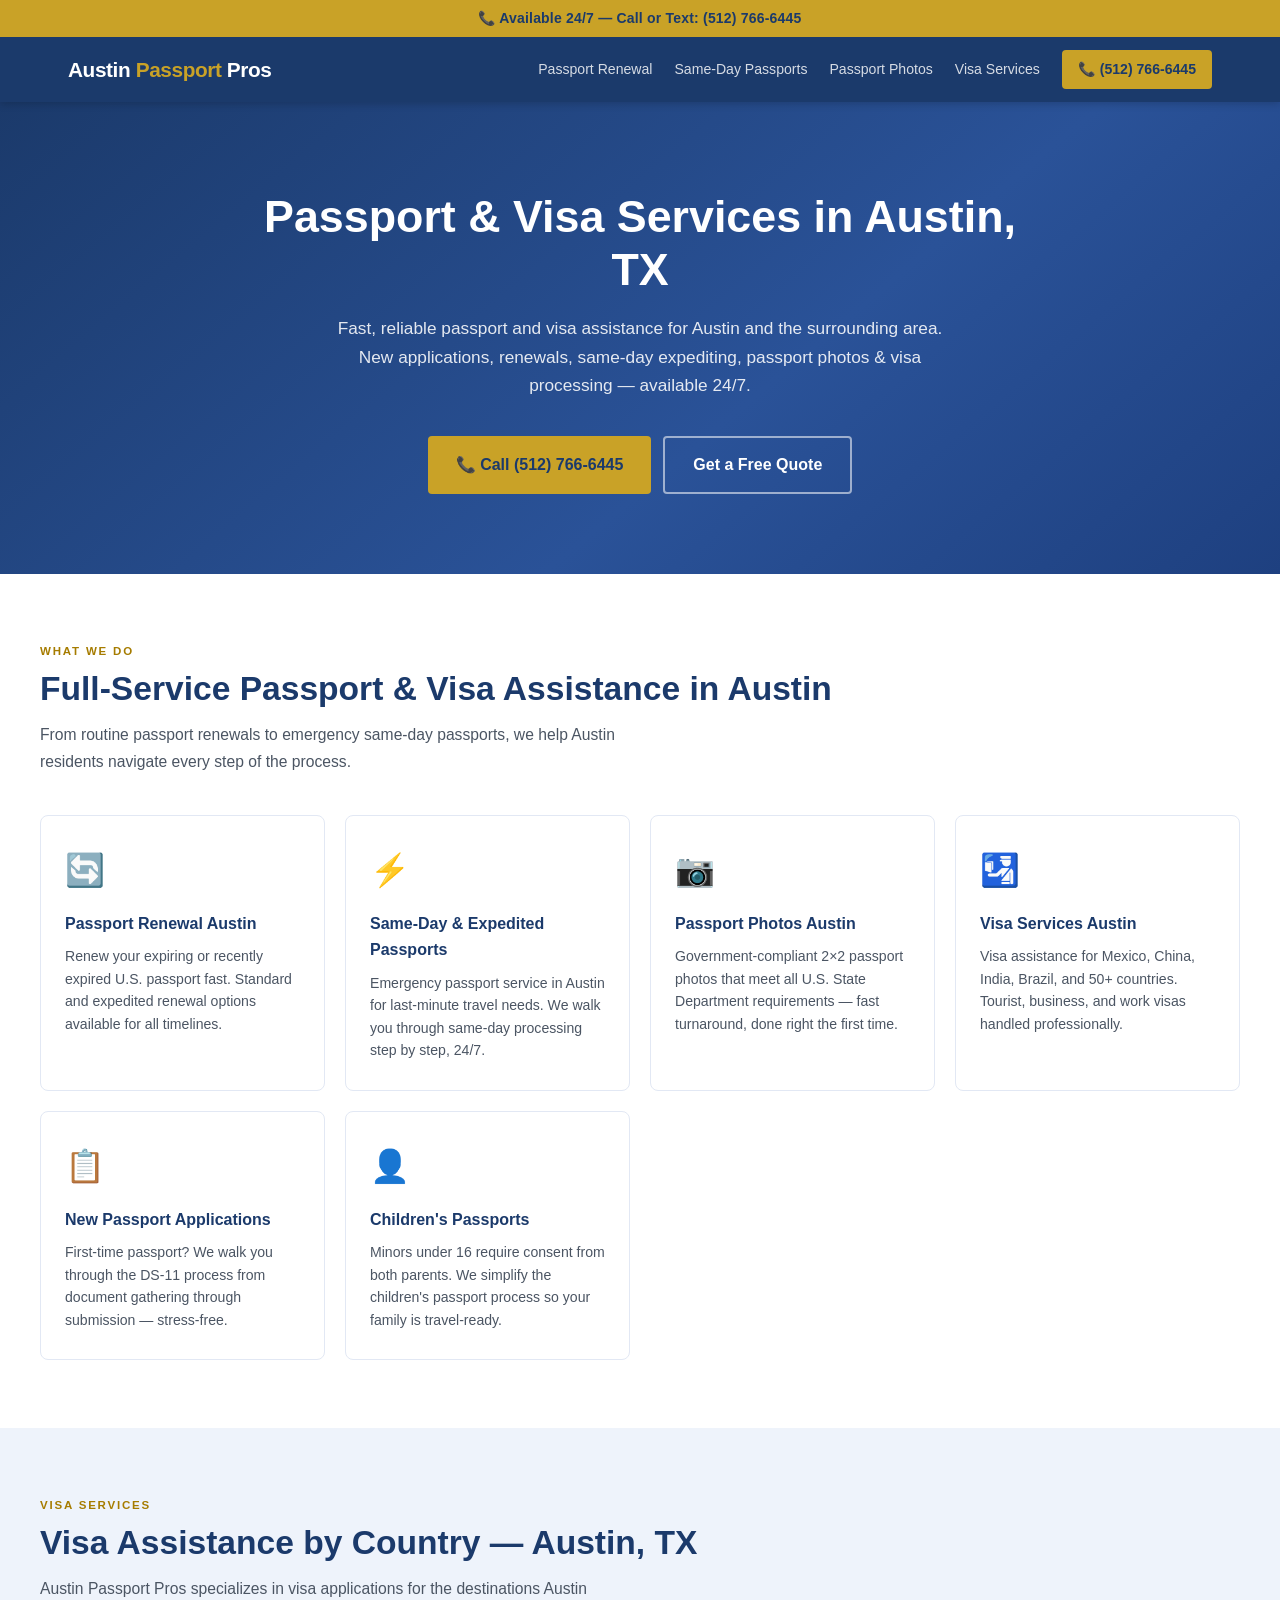
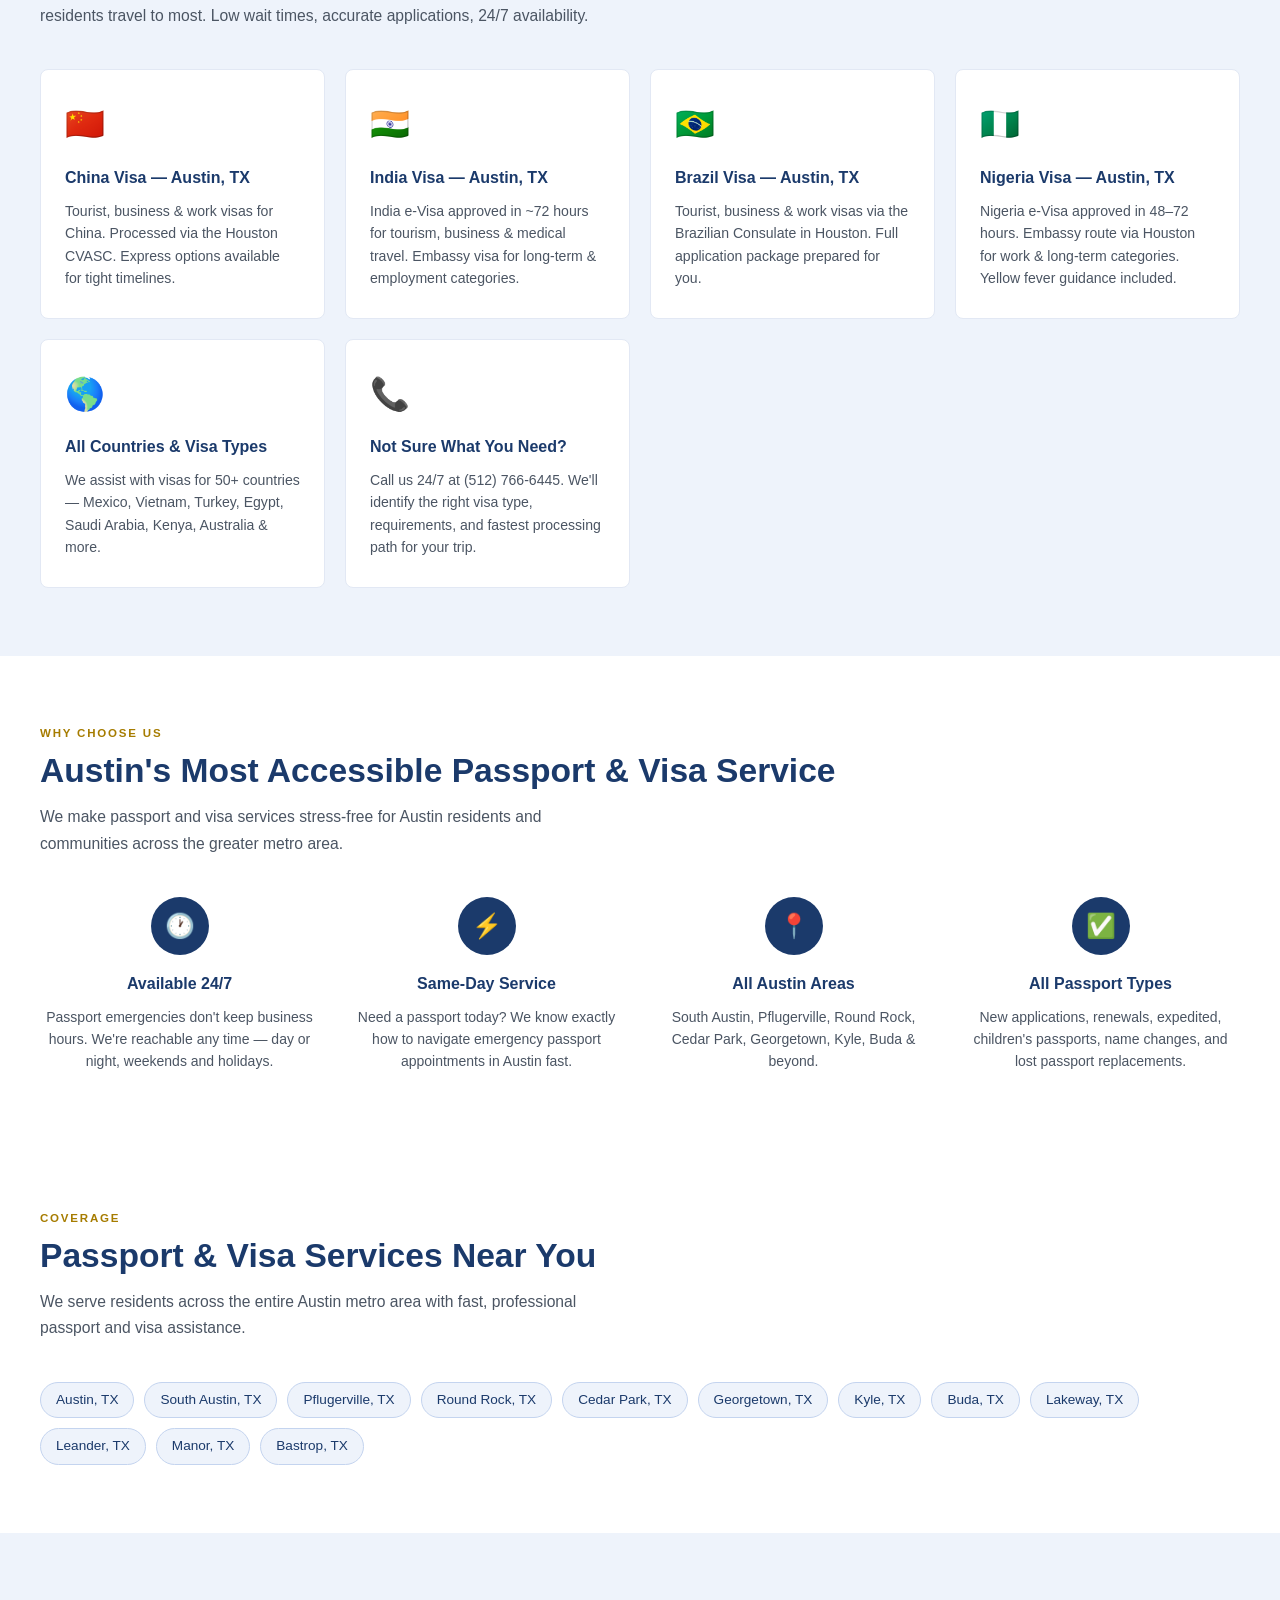
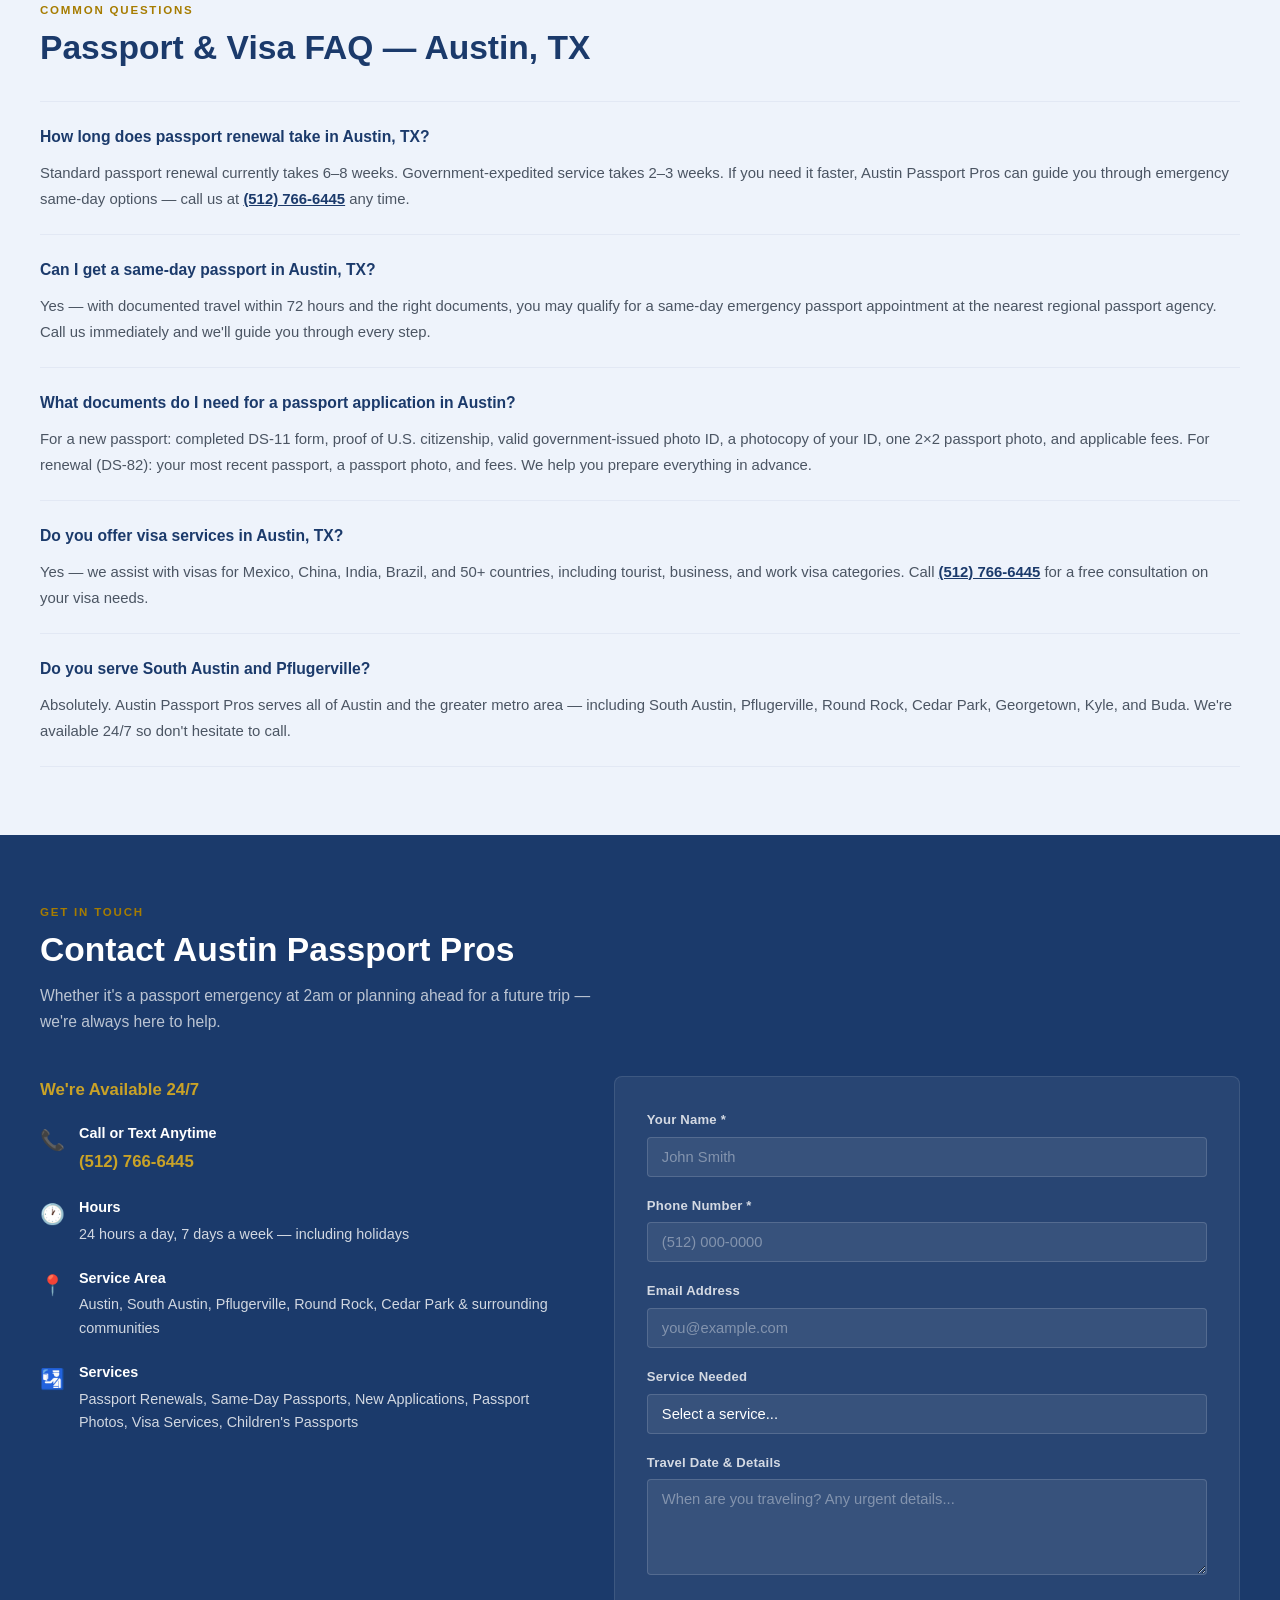
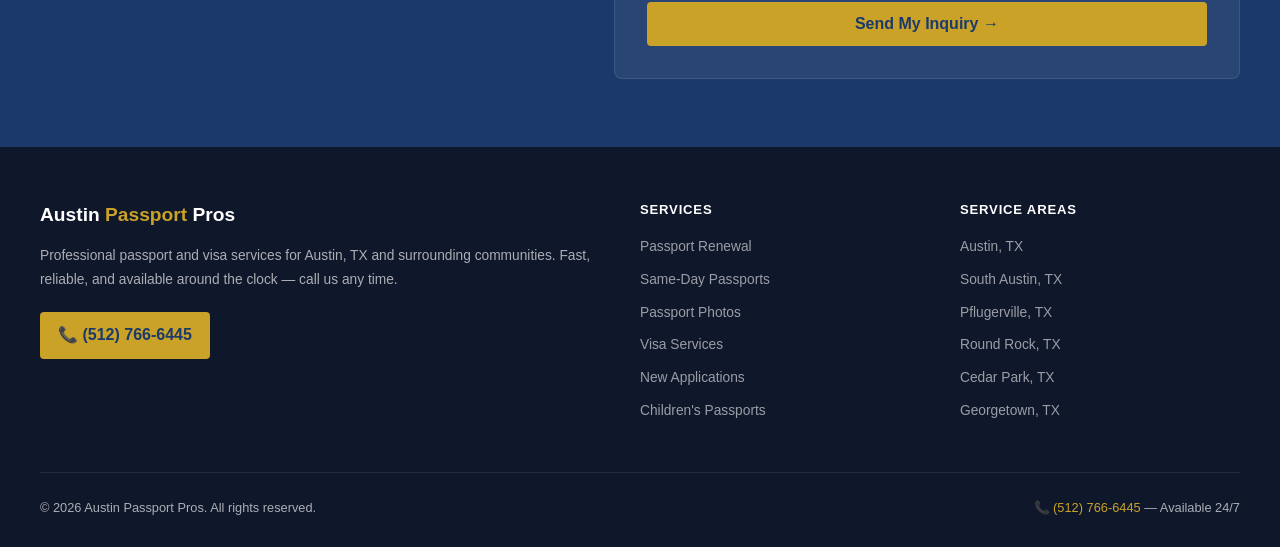
==== commit 6f24fa3e: "Add files via upload" ====
--- a/index.html
+++ b/index.html
@@ -172,8 +172,49 @@
     </div>
   </section>
 
+  <!-- VISA BY COUNTRY -->
+  <section class="bg-light">
+    <div class="container">
+      <p class="section-label">Visa Services</p>
+      <h2 class="section-title">Visa Assistance by Country — Austin, TX</h2>
+      <p class="section-sub">Austin Passport Pros specializes in visa applications for the destinations Austin residents travel to most. Low wait times, accurate applications, 24/7 availability.</p>
+      <div class="services-grid">
+        <a href="/china-visa-austin.html" class="service-card">
+          <span class="service-icon">&#127464;&#127475;</span>
+          <h3>China Visa — Austin, TX</h3>
+          <p>Tourist, business &amp; work visas for China. Processed via the Houston CVASC. Express options available for tight timelines.</p>
+        </a>
+        <a href="/india-visa-austin.html" class="service-card">
+          <span class="service-icon">&#127470;&#127475;</span>
+          <h3>India Visa — Austin, TX</h3>
+          <p>India e-Visa approved in ~72 hours for tourism, business &amp; medical travel. Embassy visa for long-term &amp; employment categories.</p>
+        </a>
+        <a href="/brazil-visa-austin.html" class="service-card">
+          <span class="service-icon">&#127463;&#127479;</span>
+          <h3>Brazil Visa — Austin, TX</h3>
+          <p>Tourist, business &amp; work visas via the Brazilian Consulate in Houston. Full application package prepared for you.</p>
+        </a>
+        <a href="/nigeria-visa-austin.html" class="service-card">
+          <span class="service-icon">&#127475;&#127468;</span>
+          <h3>Nigeria Visa — Austin, TX</h3>
+          <p>Nigeria e-Visa approved in 48–72 hours. Embassy route via Houston for work &amp; long-term categories. Yellow fever guidance included.</p>
+        </a>
+        <a href="/visa-services-austin.html" class="service-card">
+          <span class="service-icon">&#127758;</span>
+          <h3>All Countries &amp; Visa Types</h3>
+          <p>We assist with visas for 50+ countries — Mexico, Vietnam, Turkey, Egypt, Saudi Arabia, Kenya, Australia &amp; more.</p>
+        </a>
+        <a href="tel:+15127666445" class="service-card">
+          <span class="service-icon">&#128222;</span>
+          <h3>Not Sure What You Need?</h3>
+          <p>Call us 24/7 at (512) 766-6445. We'll identify the right visa type, requirements, and fastest processing path for your trip.</p>
+        </a>
+      </div>
+    </div>
+  </section>
+
   <!-- WHY US -->
-  <section class="bg-light">
+  <section>
     <div class="container">
       <p class="section-label">Why Choose Us</p>
       <h2 class="section-title">Austin's Most Accessible Passport &amp; Visa Service</h2>
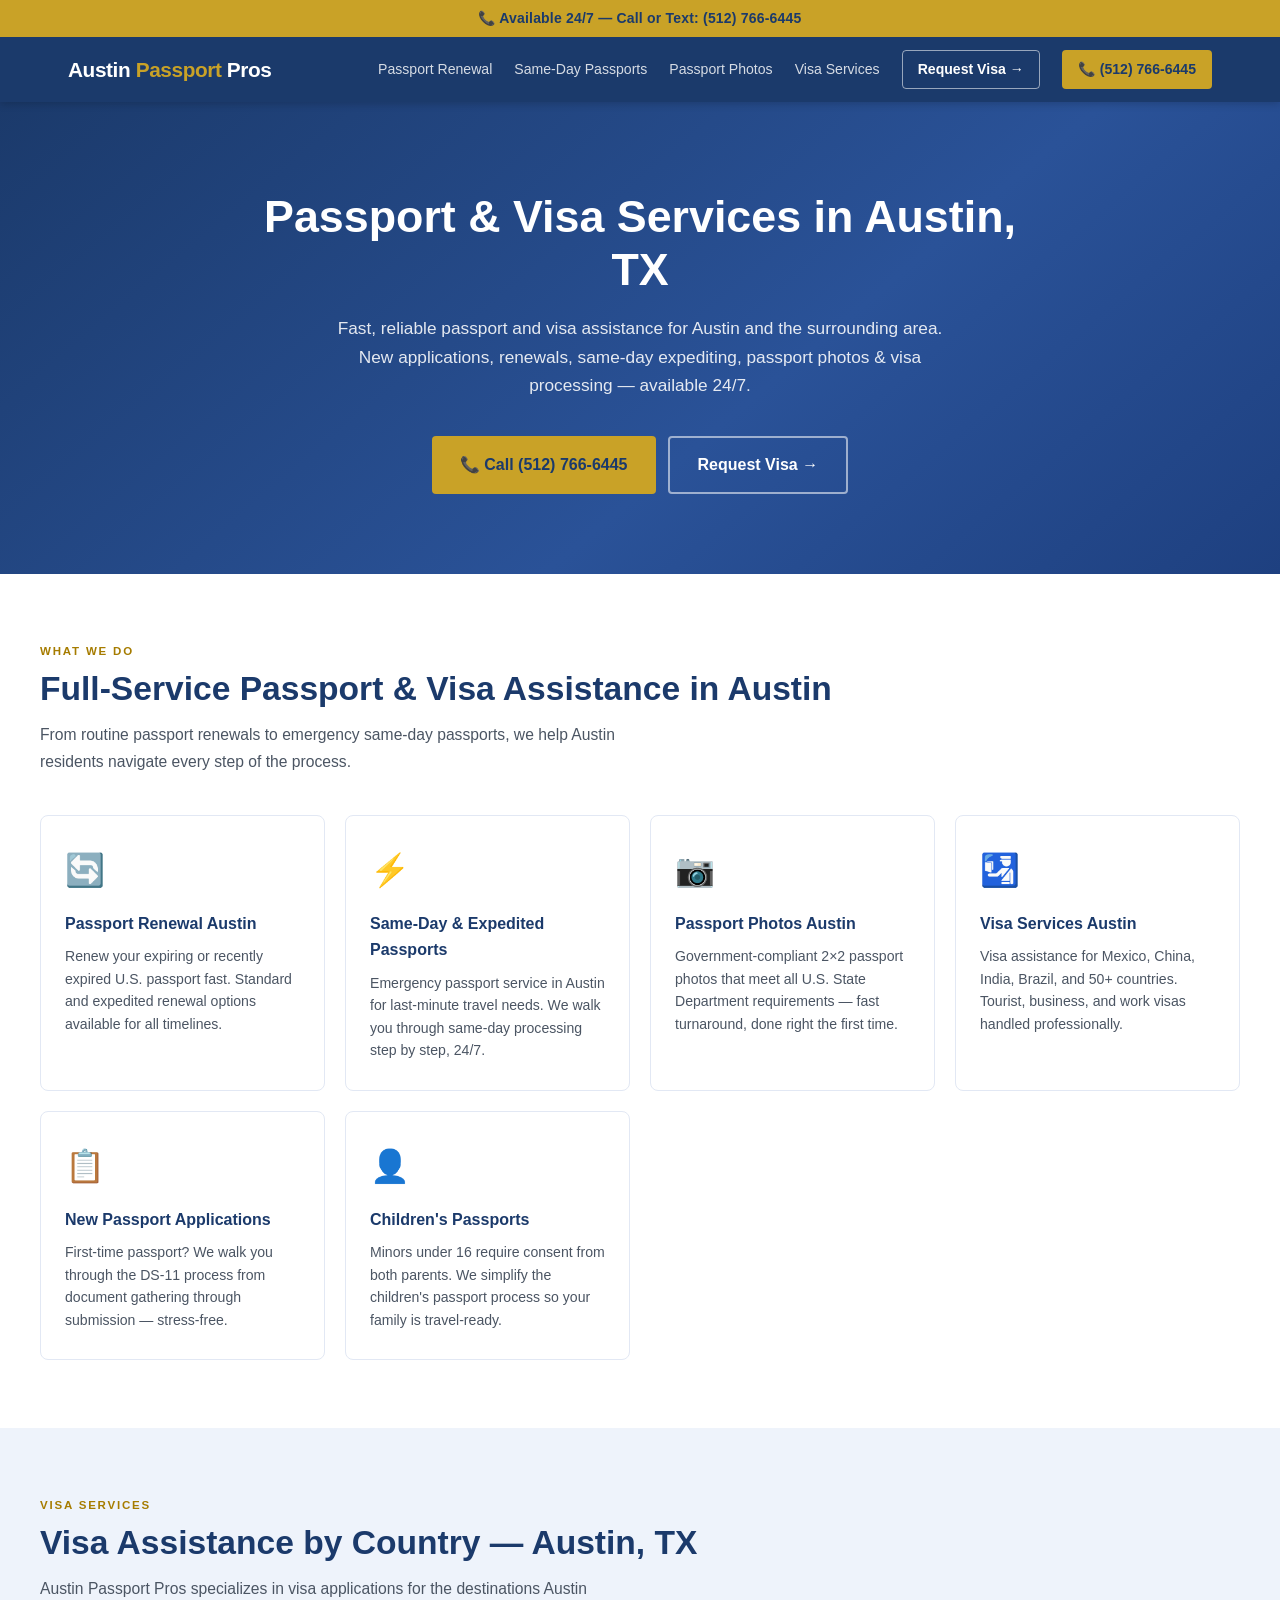
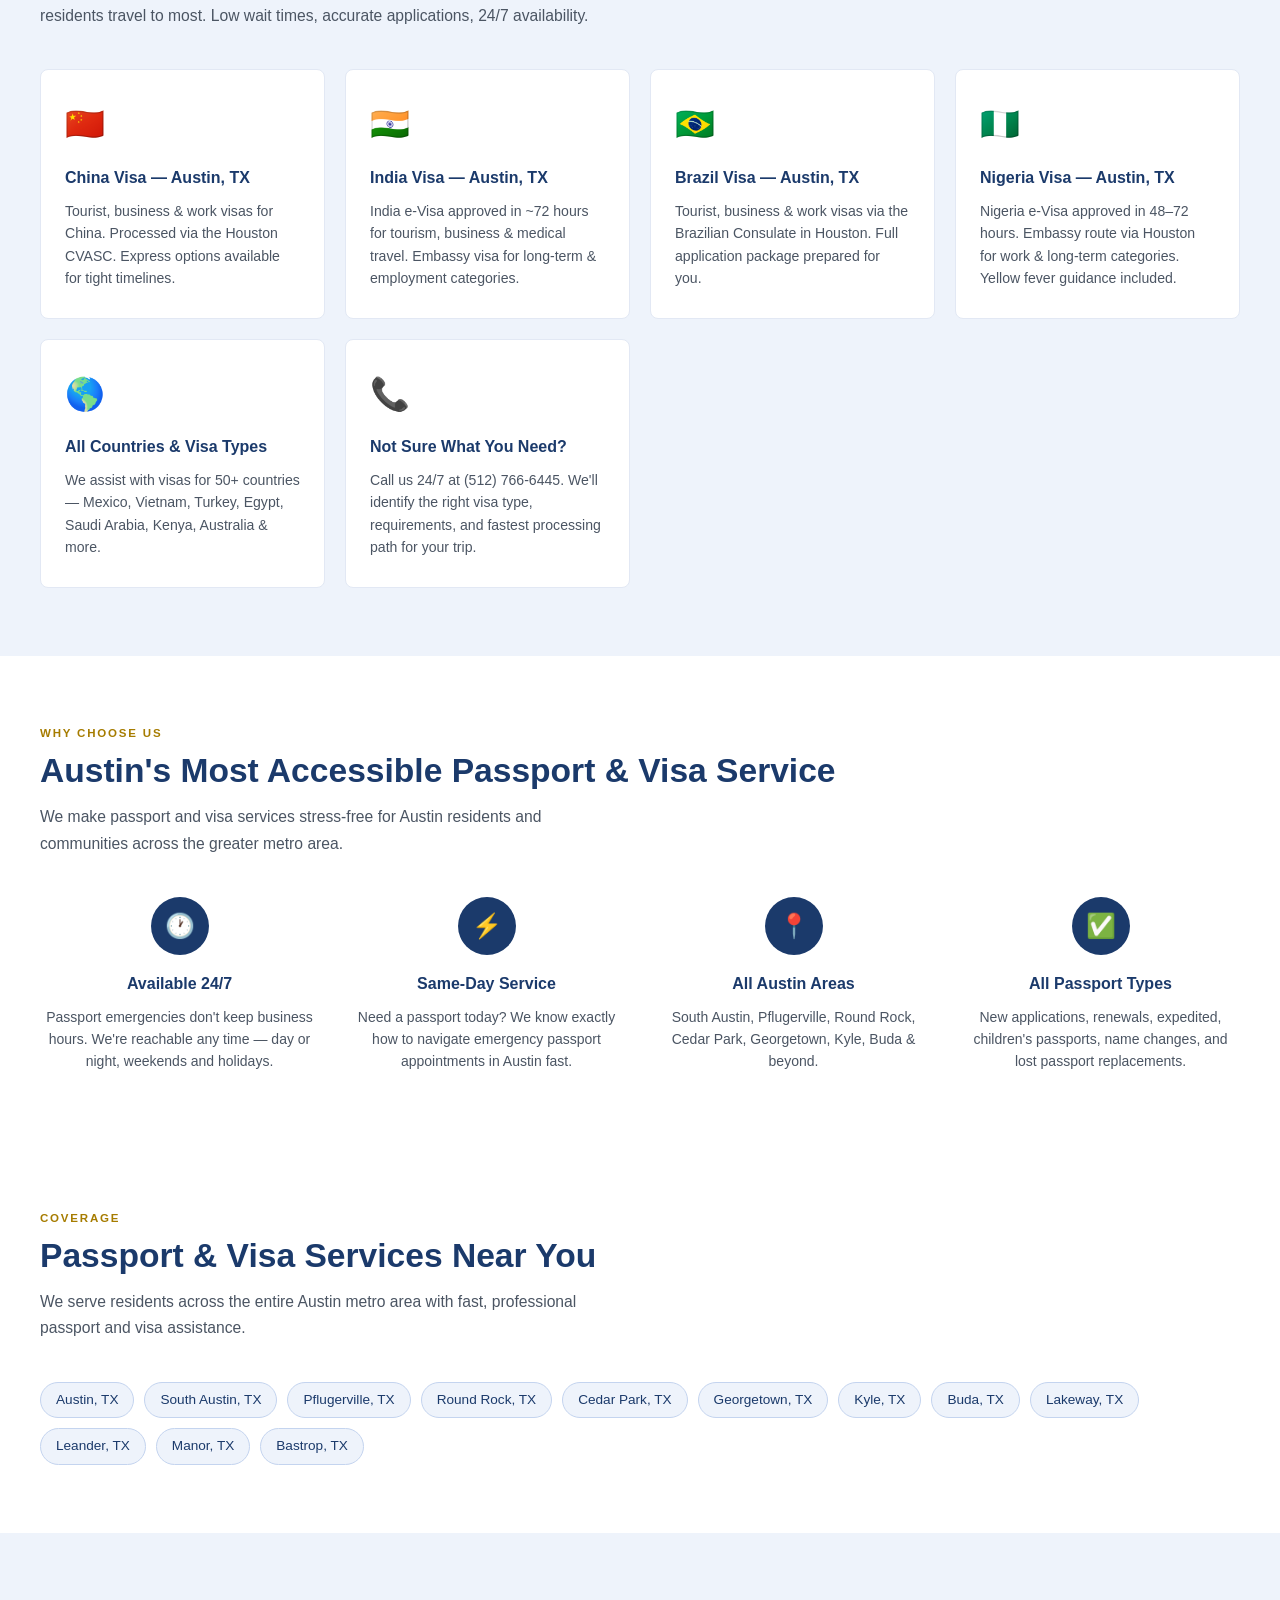
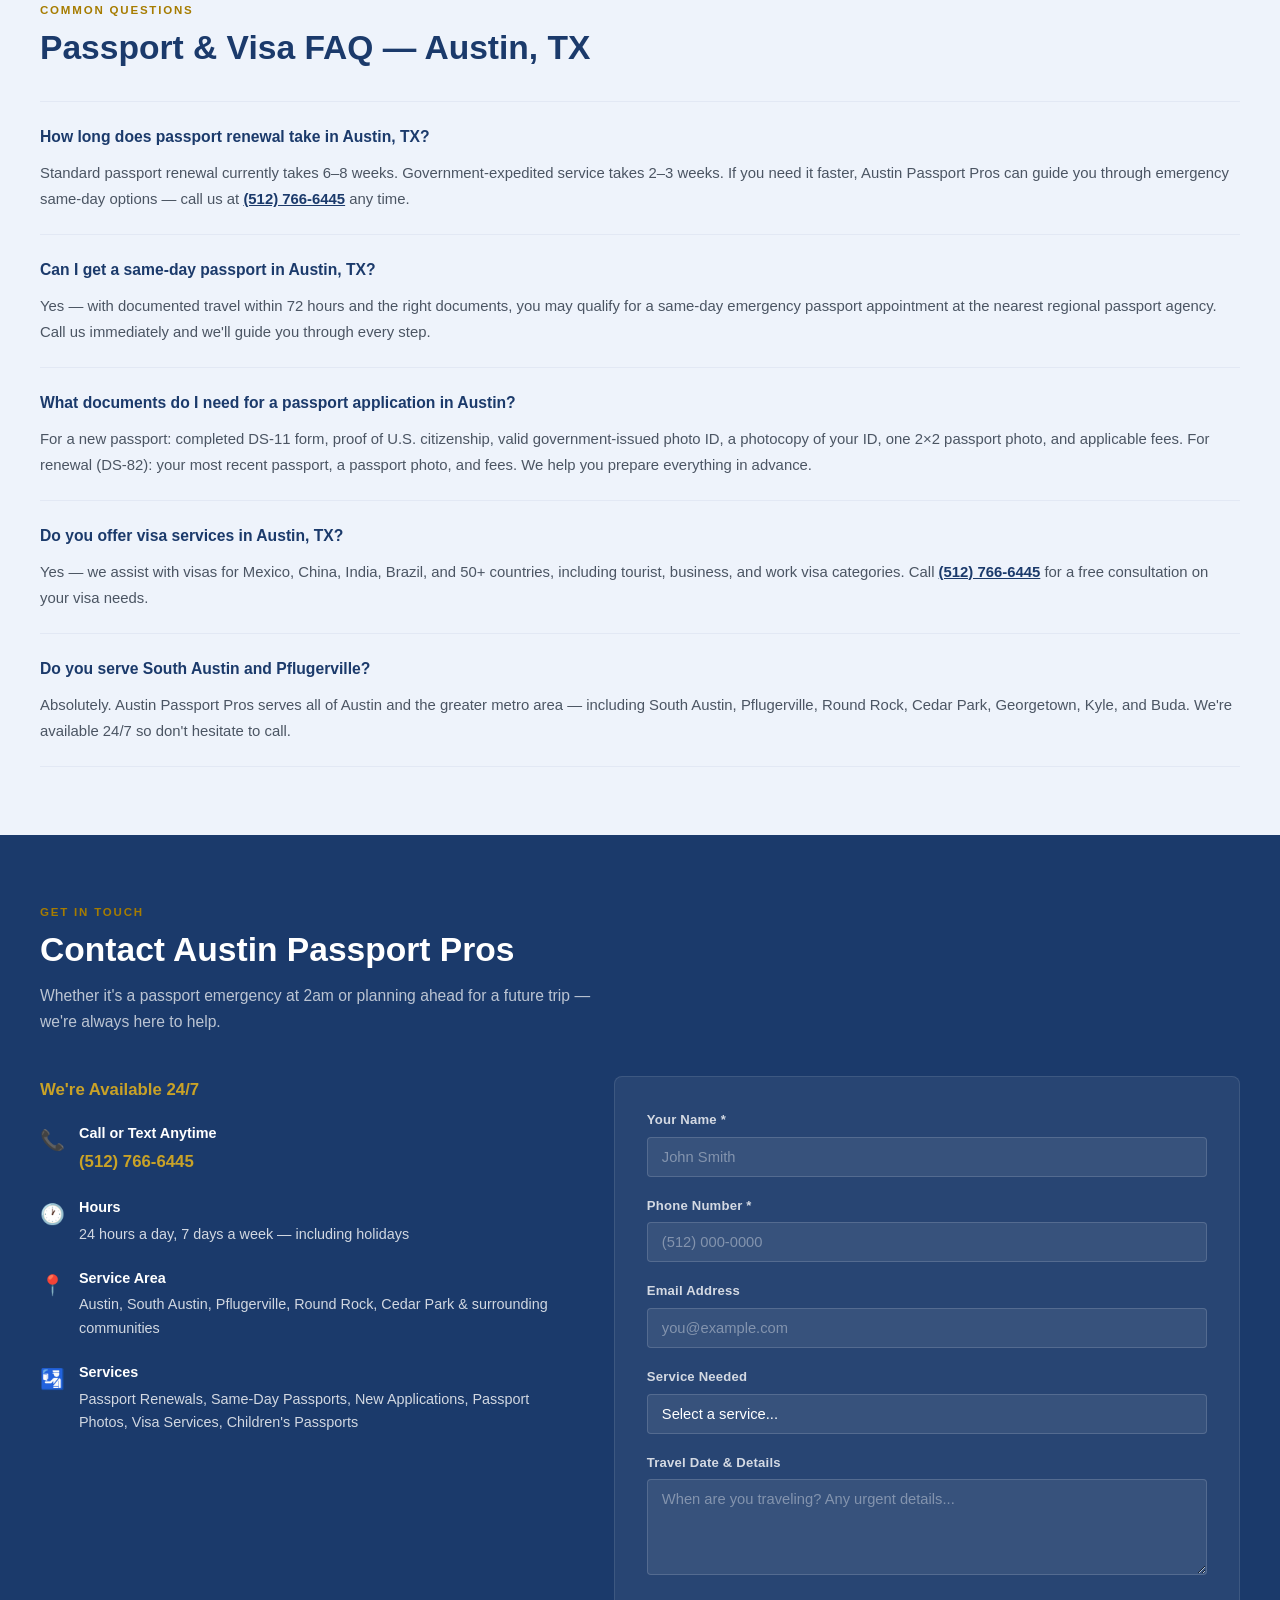
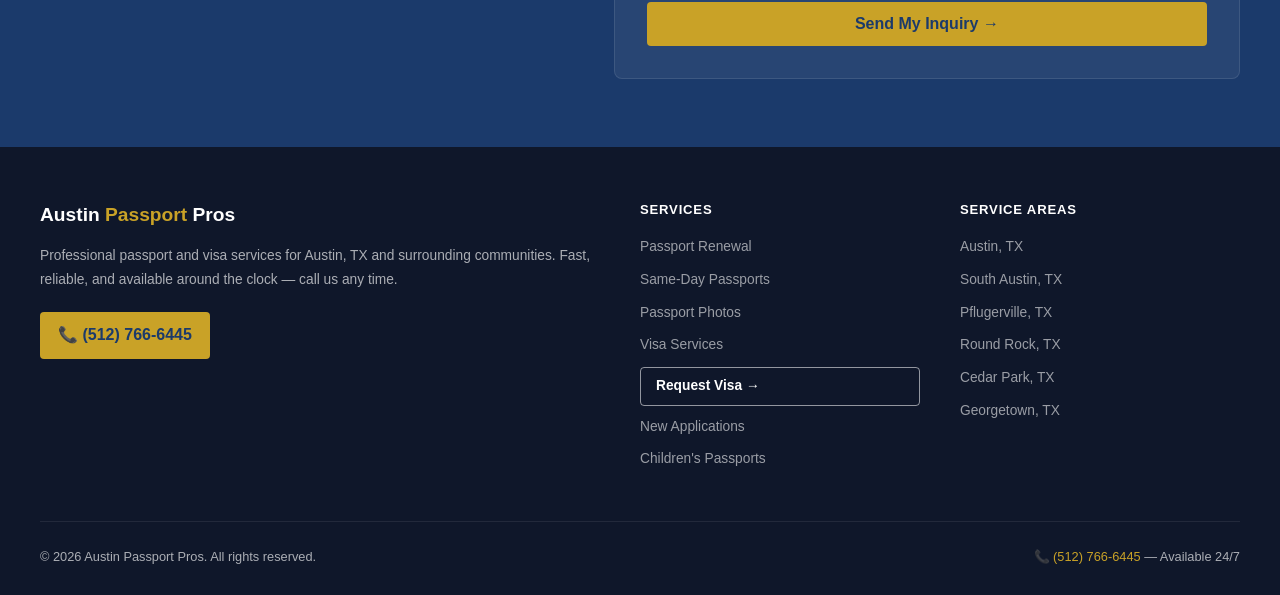
==== commit ef912e91: "Add files via upload" ====
--- a/index.html
+++ b/index.html
@@ -114,6 +114,7 @@
       <a href="/same-day-passport-austin.html">Same-Day Passports</a>
       <a href="/passport-photos-austin.html">Passport Photos</a>
       <a href="/visa-services-austin.html">Visa Services</a>
+      <a href="/visa-request.html" class="nav-outline">Request Visa &#8594;</a>
       <a href="tel:+15127666445" class="nav-cta">&#128222; (512) 766-6445</a>
     </nav>
   </div>
@@ -127,7 +128,7 @@
     <p>Fast, reliable passport and visa assistance for Austin and the surrounding area. New applications, renewals, same-day expediting, passport photos &amp; visa processing — available 24/7.</p>
     <div class="btn-group">
       <a href="tel:+15127666445" class="btn-primary">&#128222; Call (512) 766-6445</a>
-      <a href="#contact" class="btn-secondary">Get a Free Quote</a>
+      <a href="/visa-request.html" class="btn-secondary">Request Visa &#8594;</a>
     </div>
   </section>
 
@@ -389,6 +390,7 @@
       <a href="/same-day-passport-austin.html">Same-Day Passports</a>
       <a href="/passport-photos-austin.html">Passport Photos</a>
       <a href="/visa-services-austin.html">Visa Services</a>
+      <a href="/visa-request.html" class="nav-outline">Request Visa &#8594;</a>
       <a href="#contact">New Applications</a>
       <a href="#contact">Children's Passports</a>
     </div>
--- a/styles.css
+++ b/styles.css
@@ -93,6 +93,21 @@
 }
 
 .nav-cta:hover { background: #d4a820 !important; color: var(--navy) !important; }
+
+.nav-outline {
+  border: 1.5px solid rgba(255,255,255,0.55) !important;
+  color: var(--white) !important;
+  padding: 7px 15px;
+  border-radius: 4px;
+  font-weight: 600 !important;
+  transition: border-color 0.2s, background 0.2s !important;
+}
+
+.nav-outline:hover {
+  border-color: var(--white) !important;
+  background: rgba(255,255,255,0.08) !important;
+  color: var(--white) !important;
+}
 
 .hamburger {
   display: none;
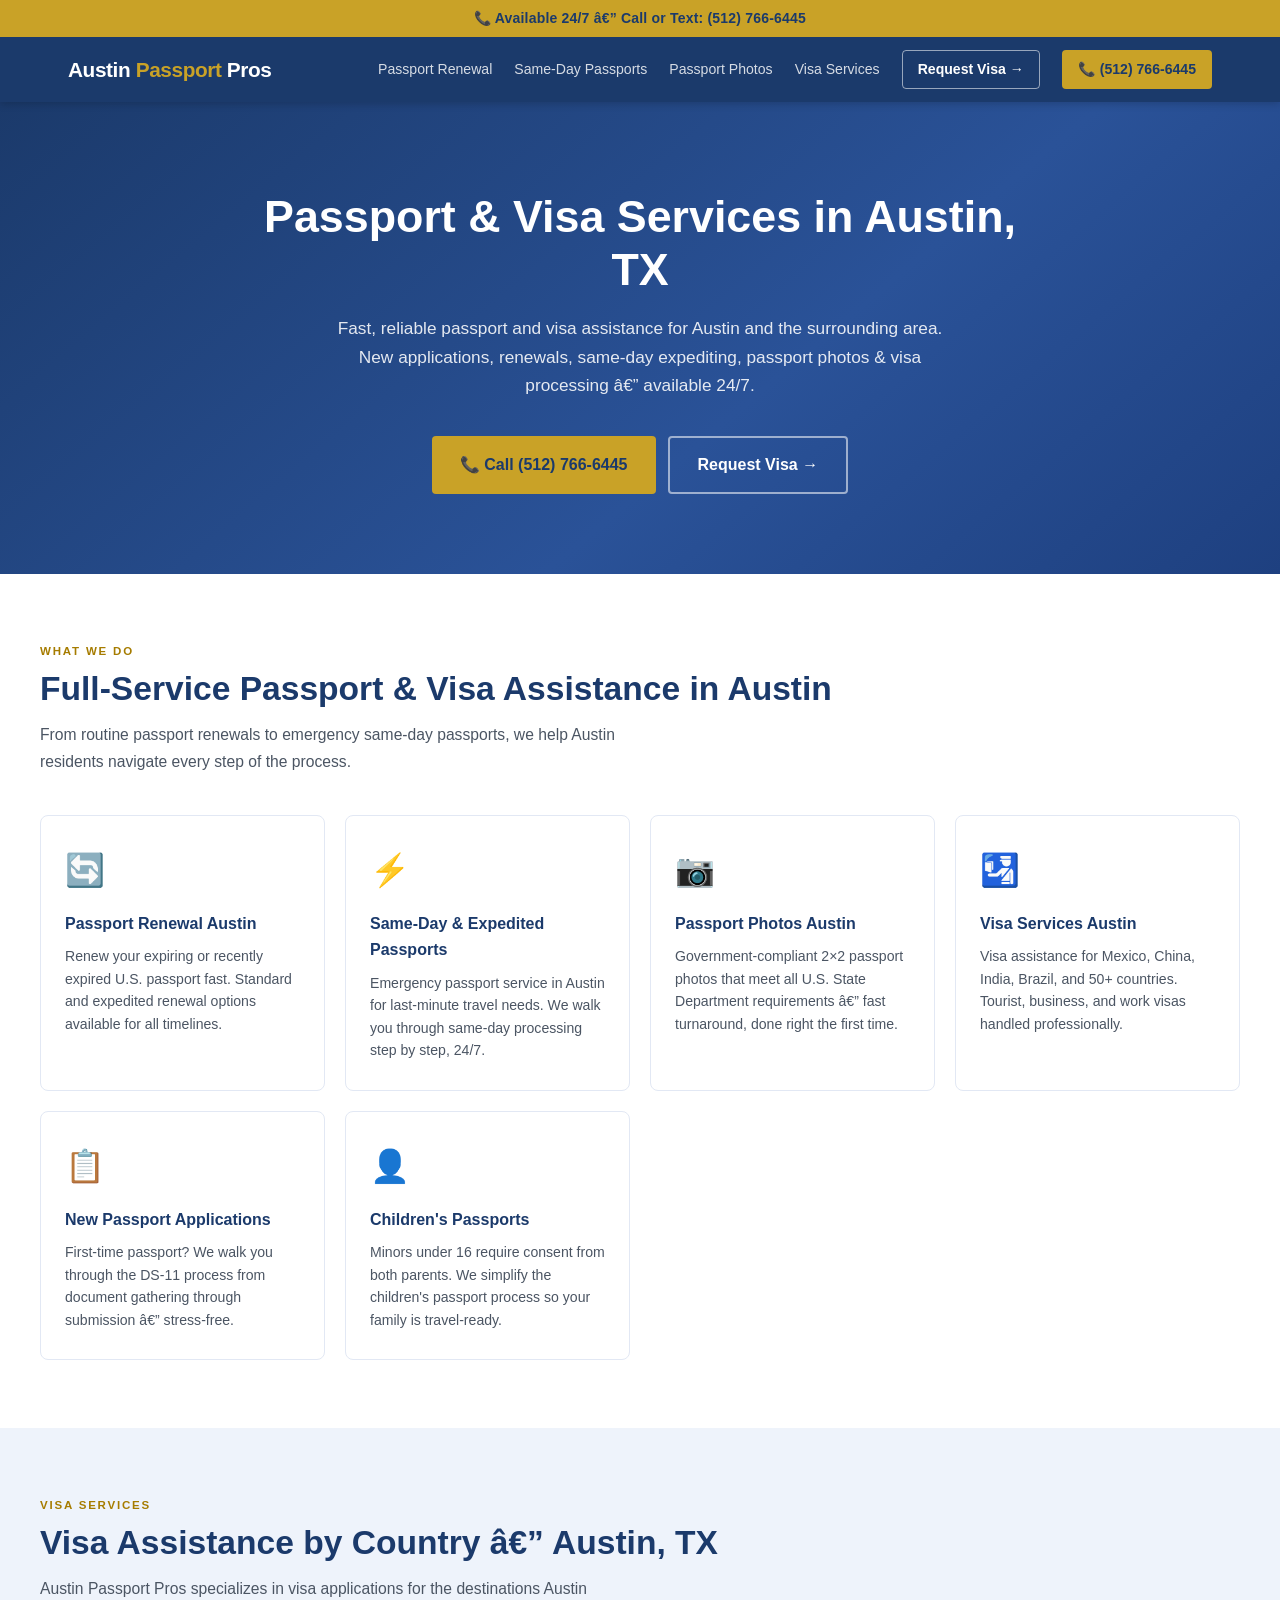
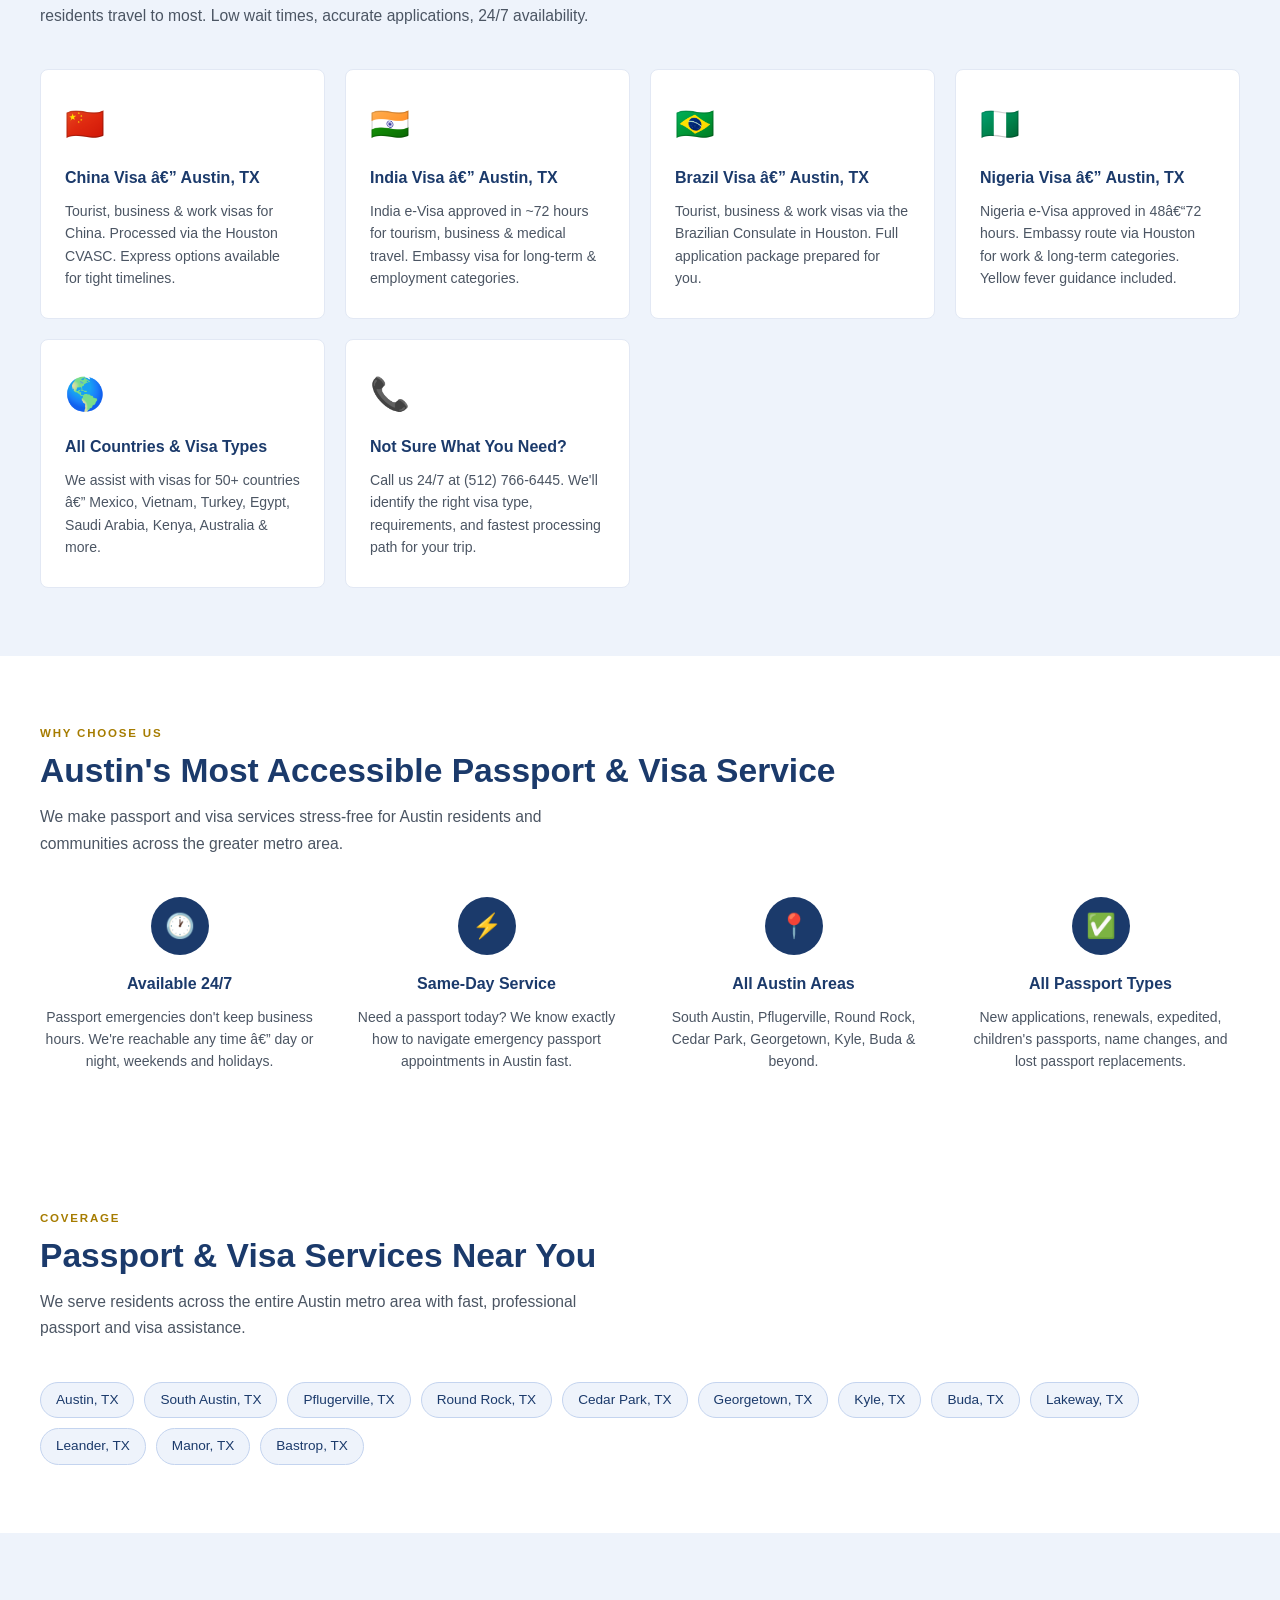
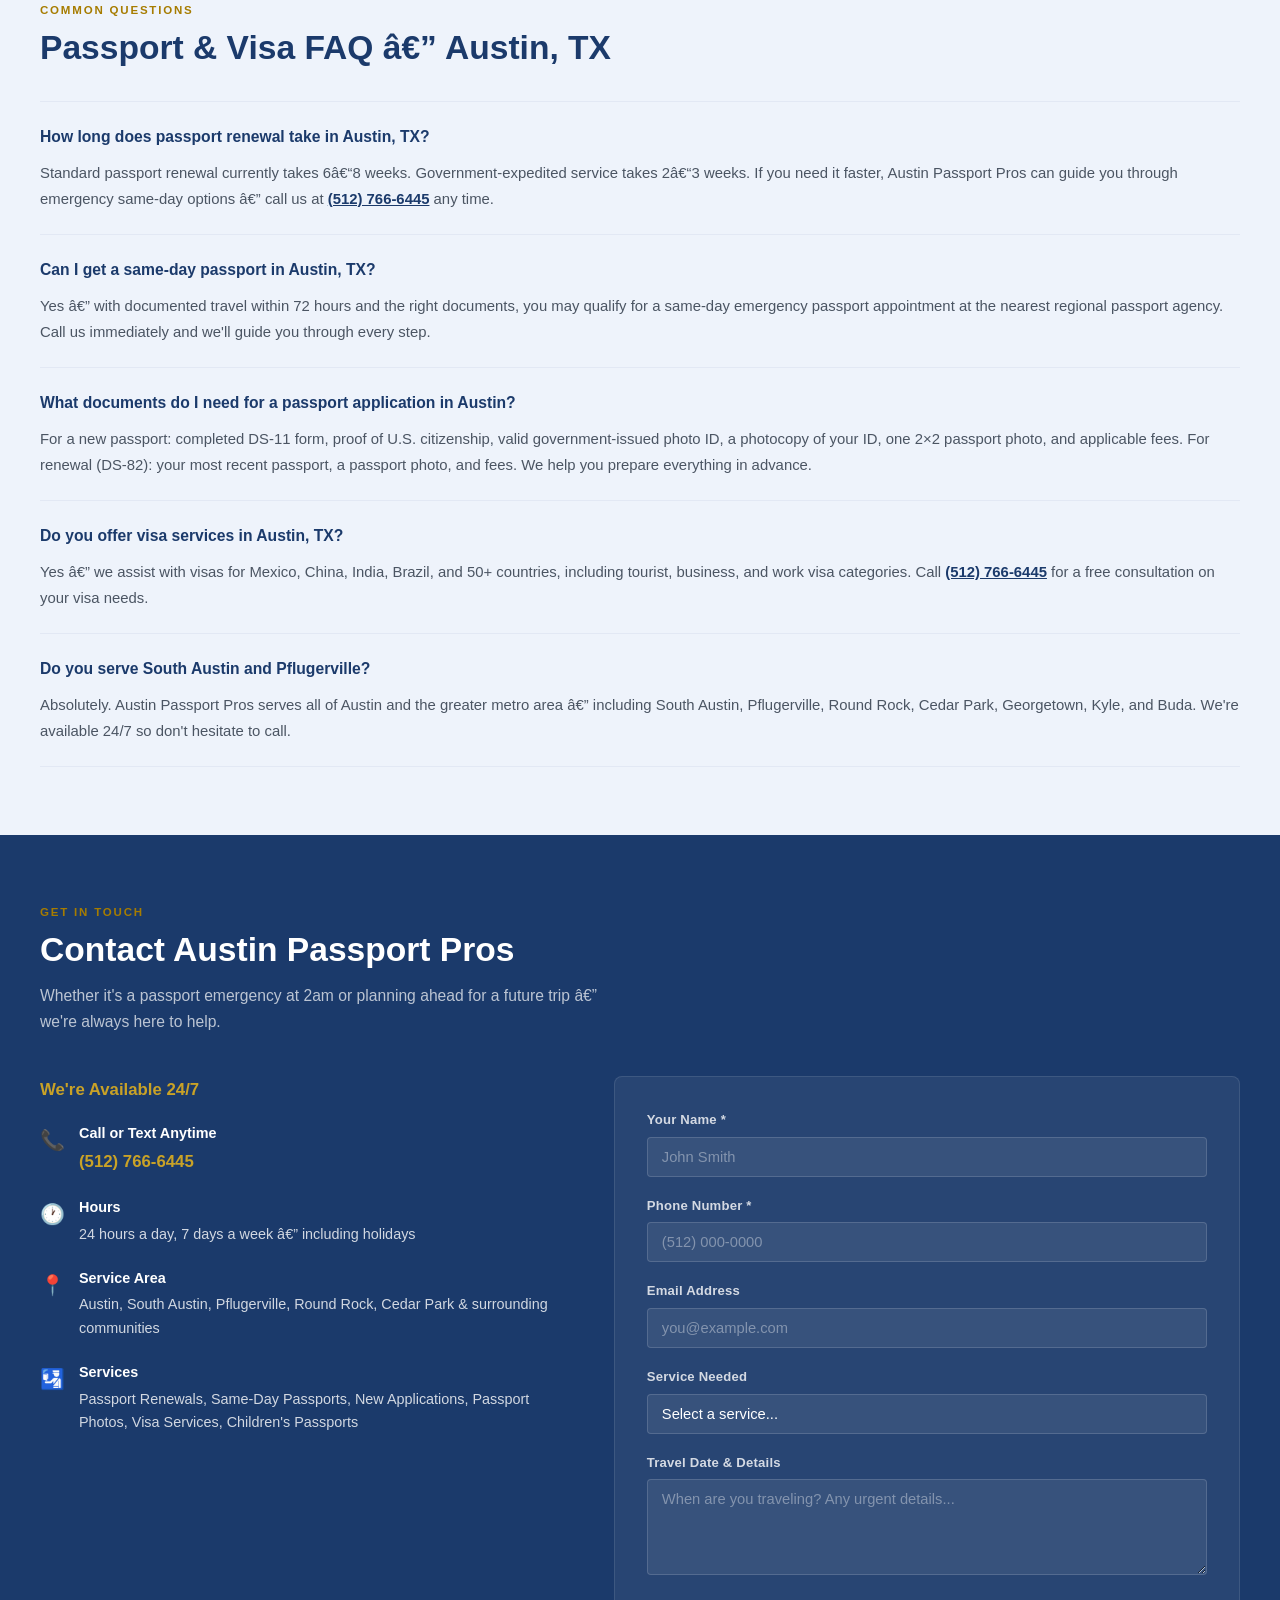
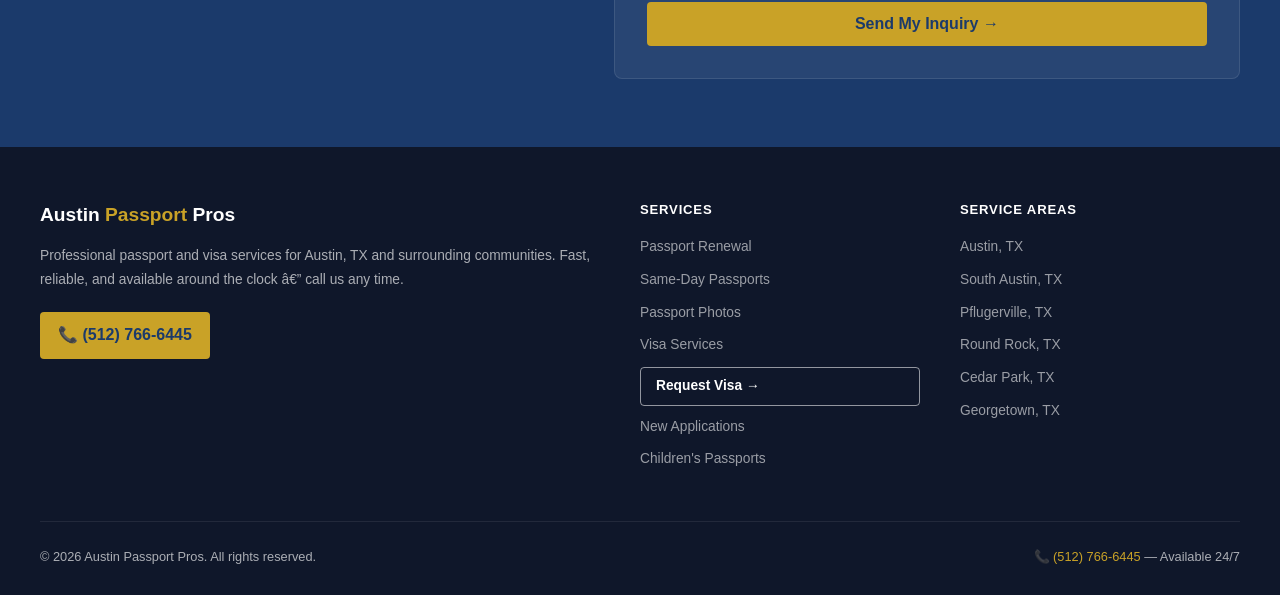
==== commit 9b161158: "clean" ====
--- a/index.html
+++ b/index.html
@@ -1,20 +1,20 @@
-<!DOCTYPE html>
+﻿<!DOCTYPE html>
 <html lang="en">
 <head>
   <meta charset="UTF-8">
   <meta name="viewport" content="width=device-width, initial-scale=1.0">
   <title>Passport &amp; Visa Services in Austin, TX | Austin Passport Pros</title>
-  <meta name="description" content="Austin Passport Pros offers fast passport &amp; visa services in Austin, TX — available 24/7. Passport renewals, same-day expedited passports, new applications, passport photos &amp; visa assistance. Call (512) 766-6445.">
+  <meta name="description" content="Austin Passport Pros offers fast passport &amp; visa services in Austin, TX â€” available 24/7. Passport renewals, same-day expedited passports, new applications, passport photos &amp; visa assistance. Call (512) 766-6445.">
   <meta name="robots" content="index, follow">
   <link rel="canonical" href="https://www.austinpassportpros.com/">
   <meta property="og:title" content="Passport &amp; Visa Services in Austin, TX | Austin Passport Pros">
-  <meta property="og:description" content="Fast passport &amp; visa services in Austin, TX — available 24/7. Call (512) 766-6445.">
+  <meta property="og:description" content="Fast passport &amp; visa services in Austin, TX â€” available 24/7. Call (512) 766-6445.">
   <meta property="og:url" content="https://www.austinpassportpros.com/">
   <meta property="og:type" content="website">
   <meta property="og:locale" content="en_US">
   <meta name="twitter:card" content="summary">
   <meta name="twitter:title" content="Passport &amp; Visa Services in Austin, TX | Austin Passport Pros">
-  <meta name="twitter:description" content="Fast passport &amp; visa services in Austin, TX — available 24/7. Call (512) 766-6445.">
+  <meta name="twitter:description" content="Fast passport &amp; visa services in Austin, TX â€” available 24/7. Call (512) 766-6445.">
   <link rel="stylesheet" href="styles.css">
   <script type="application/ld+json">
   {
@@ -59,7 +59,7 @@
         "name": "How long does passport renewal take in Austin, TX?",
         "acceptedAnswer": {
           "@type": "Answer",
-          "text": "Standard passport renewal in Austin currently takes 6–8 weeks. Government-expedited service takes 2–3 weeks. If you need your passport faster, Austin Passport Pros can guide you through same-day and emergency passport options — call (512) 766-6445 any time."
+          "text": "Standard passport renewal in Austin currently takes 6â€“8 weeks. Government-expedited service takes 2â€“3 weeks. If you need your passport faster, Austin Passport Pros can guide you through same-day and emergency passport options â€” call (512) 766-6445 any time."
         }
       },
       {
@@ -91,7 +91,7 @@
         "name": "Do you serve South Austin and Pflugerville?",
         "acceptedAnswer": {
           "@type": "Answer",
-          "text": "Yes — Austin Passport Pros serves all of Austin and the surrounding metro area, including South Austin, Pflugerville, Round Rock, Cedar Park, Georgetown, Kyle, Buda, and more. We are available 24/7 so call any time at (512) 766-6445."
+          "text": "Yes â€” Austin Passport Pros serves all of Austin and the surrounding metro area, including South Austin, Pflugerville, Round Rock, Cedar Park, Georgetown, Kyle, Buda, and more. We are available 24/7 so call any time at (512) 766-6445."
         }
       }
     ]
@@ -102,7 +102,7 @@
 
 <header>
   <div class="header-bar">
-    <a href="tel:+15127666445">&#128222; Available 24/7 — Call or Text: (512) 766-6445</a>
+    <a href="tel:+15127666445">&#128222; Available 24/7 â€” Call or Text: (512) 766-6445</a>
   </div>
   <div class="header-main">
     <a href="/" class="logo">Austin <span>Passport</span> Pros</a>
@@ -110,7 +110,7 @@
       <span></span><span></span><span></span>
     </button>
     <nav id="nav">
-      <a href="/passport-renewal-austin.html">Passport Renewal</a>
+      <a href="/passport-renewal-austin">Passport Renewal</a>
       <a href="/same-day-passport-austin.html">Same-Day Passports</a>
       <a href="/passport-photos-austin.html">Passport Photos</a>
       <a href="/visa-services-austin.html">Visa Services</a>
@@ -125,7 +125,7 @@
   <!-- HERO -->
   <section class="hero">
     <h1>Passport &amp; Visa Services in Austin, TX</h1>
-    <p>Fast, reliable passport and visa assistance for Austin and the surrounding area. New applications, renewals, same-day expediting, passport photos &amp; visa processing — available 24/7.</p>
+    <p>Fast, reliable passport and visa assistance for Austin and the surrounding area. New applications, renewals, same-day expediting, passport photos &amp; visa processing â€” available 24/7.</p>
     <div class="btn-group">
       <a href="tel:+15127666445" class="btn-primary">&#128222; Call (512) 766-6445</a>
       <a href="/visa-request.html" class="btn-secondary">Request Visa &#8594;</a>
@@ -139,7 +139,7 @@
       <h2 class="section-title">Full-Service Passport &amp; Visa Assistance in Austin</h2>
       <p class="section-sub">From routine passport renewals to emergency same-day passports, we help Austin residents navigate every step of the process.</p>
       <div class="services-grid">
-        <a href="/passport-renewal-austin.html" class="service-card">
+        <a href="/passport-renewal-austin" class="service-card">
           <span class="service-icon">&#128260;</span>
           <h3>Passport Renewal Austin</h3>
           <p>Renew your expiring or recently expired U.S. passport fast. Standard and expedited renewal options available for all timelines.</p>
@@ -152,7 +152,7 @@
         <a href="/passport-photos-austin.html" class="service-card">
           <span class="service-icon">&#128247;</span>
           <h3>Passport Photos Austin</h3>
-          <p>Government-compliant 2&#215;2 passport photos that meet all U.S. State Department requirements — fast turnaround, done right the first time.</p>
+          <p>Government-compliant 2&#215;2 passport photos that meet all U.S. State Department requirements â€” fast turnaround, done right the first time.</p>
         </a>
         <a href="/visa-services-austin.html" class="service-card">
           <span class="service-icon">&#128706;</span>
@@ -162,7 +162,7 @@
         <a href="#contact" class="service-card">
           <span class="service-icon">&#128203;</span>
           <h3>New Passport Applications</h3>
-          <p>First-time passport? We walk you through the DS-11 process from document gathering through submission — stress-free.</p>
+          <p>First-time passport? We walk you through the DS-11 process from document gathering through submission â€” stress-free.</p>
         </a>
         <a href="#contact" class="service-card">
           <span class="service-icon">&#128100;</span>
@@ -177,33 +177,33 @@
   <section class="bg-light">
     <div class="container">
       <p class="section-label">Visa Services</p>
-      <h2 class="section-title">Visa Assistance by Country — Austin, TX</h2>
+      <h2 class="section-title">Visa Assistance by Country â€” Austin, TX</h2>
       <p class="section-sub">Austin Passport Pros specializes in visa applications for the destinations Austin residents travel to most. Low wait times, accurate applications, 24/7 availability.</p>
       <div class="services-grid">
         <a href="/china-visa-austin.html" class="service-card">
           <span class="service-icon">&#127464;&#127475;</span>
-          <h3>China Visa — Austin, TX</h3>
+          <h3>China Visa â€” Austin, TX</h3>
           <p>Tourist, business &amp; work visas for China. Processed via the Houston CVASC. Express options available for tight timelines.</p>
         </a>
         <a href="/india-visa-austin.html" class="service-card">
           <span class="service-icon">&#127470;&#127475;</span>
-          <h3>India Visa — Austin, TX</h3>
+          <h3>India Visa â€” Austin, TX</h3>
           <p>India e-Visa approved in ~72 hours for tourism, business &amp; medical travel. Embassy visa for long-term &amp; employment categories.</p>
         </a>
         <a href="/brazil-visa-austin.html" class="service-card">
           <span class="service-icon">&#127463;&#127479;</span>
-          <h3>Brazil Visa — Austin, TX</h3>
+          <h3>Brazil Visa â€” Austin, TX</h3>
           <p>Tourist, business &amp; work visas via the Brazilian Consulate in Houston. Full application package prepared for you.</p>
         </a>
         <a href="/nigeria-visa-austin.html" class="service-card">
           <span class="service-icon">&#127475;&#127468;</span>
-          <h3>Nigeria Visa — Austin, TX</h3>
-          <p>Nigeria e-Visa approved in 48–72 hours. Embassy route via Houston for work &amp; long-term categories. Yellow fever guidance included.</p>
+          <h3>Nigeria Visa â€” Austin, TX</h3>
+          <p>Nigeria e-Visa approved in 48â€“72 hours. Embassy route via Houston for work &amp; long-term categories. Yellow fever guidance included.</p>
         </a>
         <a href="/visa-services-austin.html" class="service-card">
           <span class="service-icon">&#127758;</span>
           <h3>All Countries &amp; Visa Types</h3>
-          <p>We assist with visas for 50+ countries — Mexico, Vietnam, Turkey, Egypt, Saudi Arabia, Kenya, Australia &amp; more.</p>
+          <p>We assist with visas for 50+ countries â€” Mexico, Vietnam, Turkey, Egypt, Saudi Arabia, Kenya, Australia &amp; more.</p>
         </a>
         <a href="tel:+15127666445" class="service-card">
           <span class="service-icon">&#128222;</span>
@@ -224,7 +224,7 @@
         <div class="why-item">
           <div class="why-icon">&#128336;</div>
           <h3>Available 24/7</h3>
-          <p>Passport emergencies don't keep business hours. We're reachable any time — day or night, weekends and holidays.</p>
+          <p>Passport emergencies don't keep business hours. We're reachable any time â€” day or night, weekends and holidays.</p>
         </div>
         <div class="why-item">
           <div class="why-icon">&#9889;</div>
@@ -272,15 +272,15 @@
   <section class="bg-light">
     <div class="container">
       <p class="section-label">Common Questions</p>
-      <h2 class="section-title">Passport &amp; Visa FAQ — Austin, TX</h2>
+      <h2 class="section-title">Passport &amp; Visa FAQ â€” Austin, TX</h2>
       <div class="faq-list">
         <div class="faq-item">
           <p class="faq-q">How long does passport renewal take in Austin, TX?</p>
-          <p class="faq-a">Standard passport renewal currently takes 6–8 weeks. Government-expedited service takes 2–3 weeks. If you need it faster, Austin Passport Pros can guide you through emergency same-day options — call us at <a href="tel:+15127666445" style="color:var(--navy);font-weight:700;">(512) 766-6445</a> any time.</p>
+          <p class="faq-a">Standard passport renewal currently takes 6â€“8 weeks. Government-expedited service takes 2â€“3 weeks. If you need it faster, Austin Passport Pros can guide you through emergency same-day options â€” call us at <a href="tel:+15127666445" style="color:var(--navy);font-weight:700;">(512) 766-6445</a> any time.</p>
         </div>
         <div class="faq-item">
           <p class="faq-q">Can I get a same-day passport in Austin, TX?</p>
-          <p class="faq-a">Yes — with documented travel within 72 hours and the right documents, you may qualify for a same-day emergency passport appointment at the nearest regional passport agency. Call us immediately and we'll guide you through every step.</p>
+          <p class="faq-a">Yes â€” with documented travel within 72 hours and the right documents, you may qualify for a same-day emergency passport appointment at the nearest regional passport agency. Call us immediately and we'll guide you through every step.</p>
         </div>
         <div class="faq-item">
           <p class="faq-q">What documents do I need for a passport application in Austin?</p>
@@ -288,11 +288,11 @@
         </div>
         <div class="faq-item">
           <p class="faq-q">Do you offer visa services in Austin, TX?</p>
-          <p class="faq-a">Yes — we assist with visas for Mexico, China, India, Brazil, and 50+ countries, including tourist, business, and work visa categories. Call <a href="tel:+15127666445" style="color:var(--navy);font-weight:700;">(512) 766-6445</a> for a free consultation on your visa needs.</p>
+          <p class="faq-a">Yes â€” we assist with visas for Mexico, China, India, Brazil, and 50+ countries, including tourist, business, and work visa categories. Call <a href="tel:+15127666445" style="color:var(--navy);font-weight:700;">(512) 766-6445</a> for a free consultation on your visa needs.</p>
         </div>
         <div class="faq-item">
           <p class="faq-q">Do you serve South Austin and Pflugerville?</p>
-          <p class="faq-a">Absolutely. Austin Passport Pros serves all of Austin and the greater metro area — including South Austin, Pflugerville, Round Rock, Cedar Park, Georgetown, Kyle, and Buda. We're available 24/7 so don't hesitate to call.</p>
+          <p class="faq-a">Absolutely. Austin Passport Pros serves all of Austin and the greater metro area â€” including South Austin, Pflugerville, Round Rock, Cedar Park, Georgetown, Kyle, and Buda. We're available 24/7 so don't hesitate to call.</p>
         </div>
       </div>
     </div>
@@ -303,7 +303,7 @@
     <div class="container">
       <p class="section-label">Get In Touch</p>
       <h2 class="section-title">Contact Austin Passport Pros</h2>
-      <p class="section-sub">Whether it's a passport emergency at 2am or planning ahead for a future trip — we're always here to help.</p>
+      <p class="section-sub">Whether it's a passport emergency at 2am or planning ahead for a future trip â€” we're always here to help.</p>
       <div class="contact-grid">
         <div class="contact-info">
           <h3>We're Available 24/7</h3>
@@ -318,7 +318,7 @@
             <span class="icon">&#128336;</span>
             <div>
               <strong>Hours</strong>
-              <p>24 hours a day, 7 days a week — including holidays</p>
+              <p>24 hours a day, 7 days a week â€” including holidays</p>
             </div>
           </div>
           <div class="contact-detail">
@@ -337,7 +337,7 @@
           </div>
         </div>
         <div>
-          <!-- Sign up free at formspree.io → get your form ID → replace YOUR_FORM_ID below -->
+          <!-- Sign up free at formspree.io â†’ get your form ID â†’ replace YOUR_FORM_ID below -->
           <form class="contact-form" action="https://formspree.io/f/YOUR_FORM_ID" method="POST">
             <div class="form-group">
               <label for="name">Your Name *</label>
@@ -381,12 +381,12 @@
   <div class="footer-grid">
     <div class="footer-brand">
       <a href="/" class="footer-logo">Austin <span>Passport</span> Pros</a>
-      <p>Professional passport and visa services for Austin, TX and surrounding communities. Fast, reliable, and available around the clock — call us any time.</p>
+      <p>Professional passport and visa services for Austin, TX and surrounding communities. Fast, reliable, and available around the clock â€” call us any time.</p>
       <a href="tel:+15127666445" class="footer-phone">&#128222; (512) 766-6445</a>
     </div>
     <div class="footer-col">
       <h4>Services</h4>
-      <a href="/passport-renewal-austin.html">Passport Renewal</a>
+      <a href="/passport-renewal-austin">Passport Renewal</a>
       <a href="/same-day-passport-austin.html">Same-Day Passports</a>
       <a href="/passport-photos-austin.html">Passport Photos</a>
       <a href="/visa-services-austin.html">Visa Services</a>
@@ -417,3 +417,4 @@
 </script>
 </body>
 </html>
+
